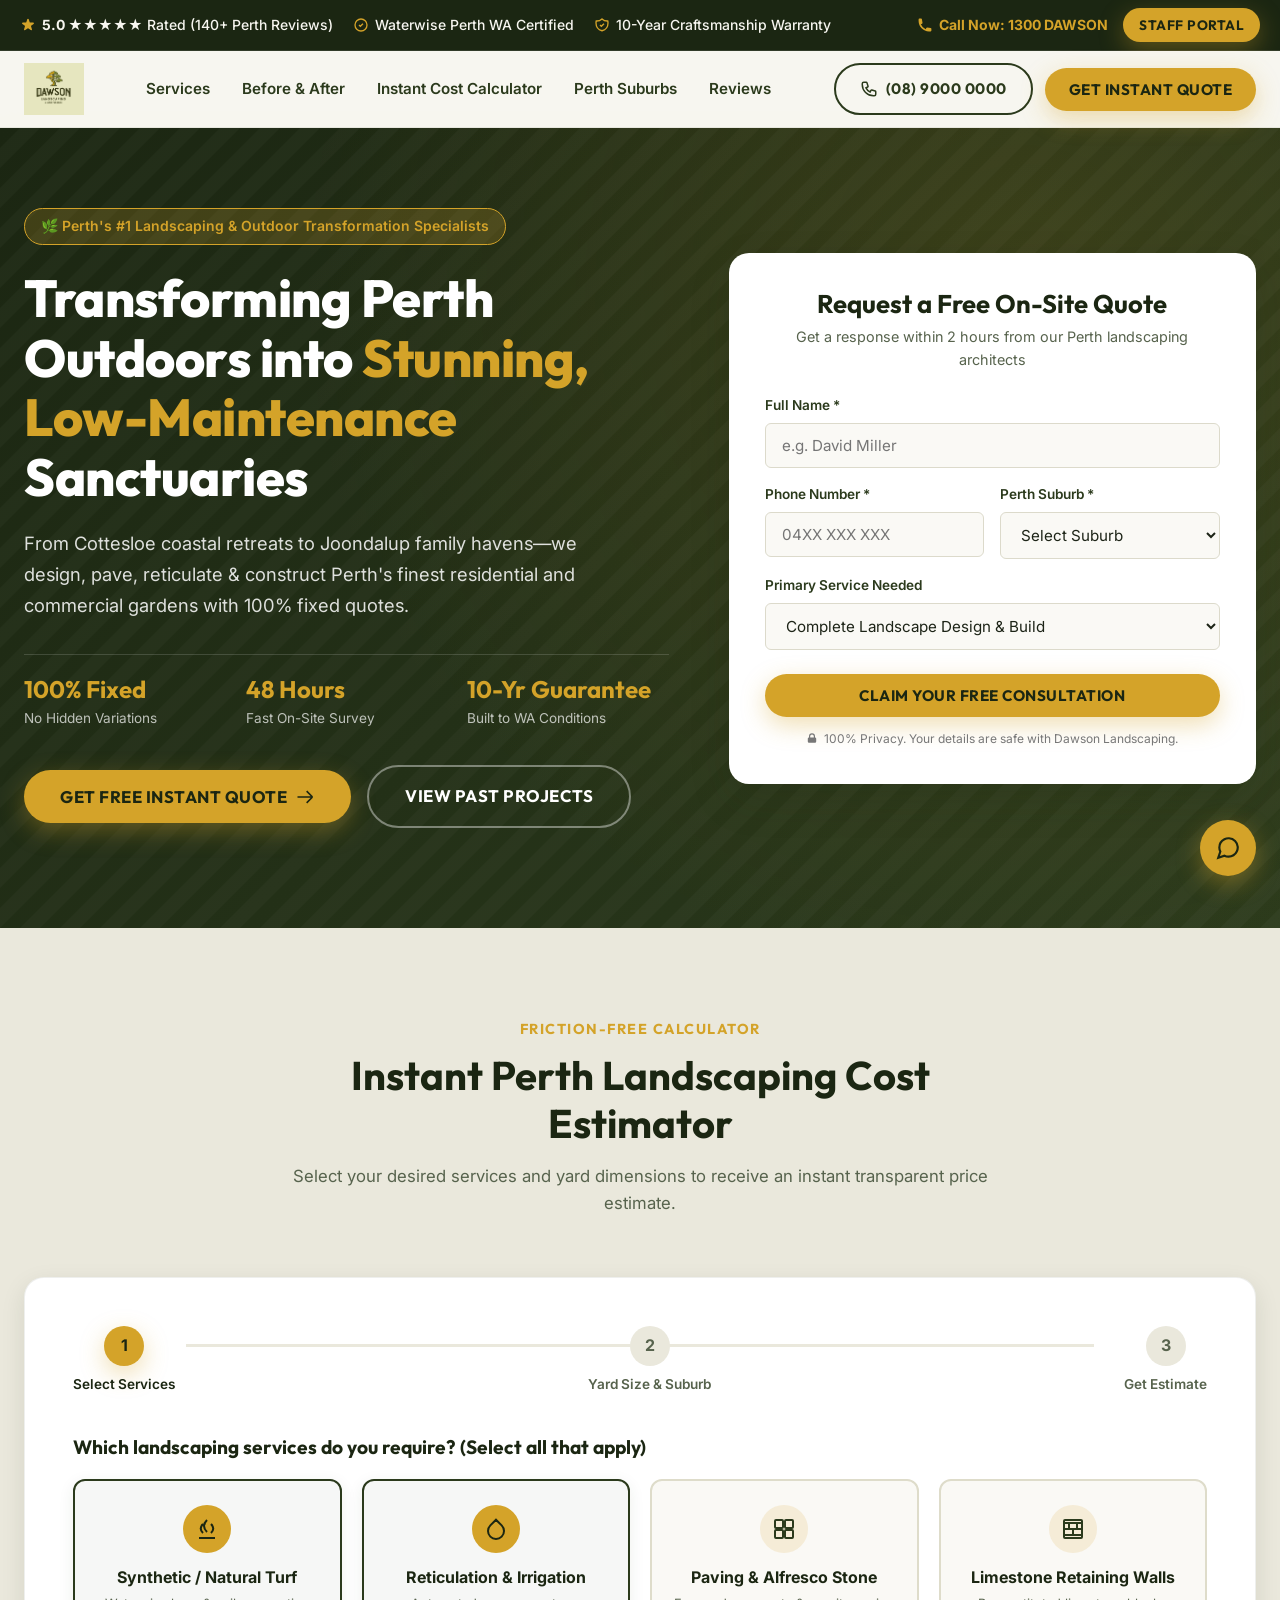
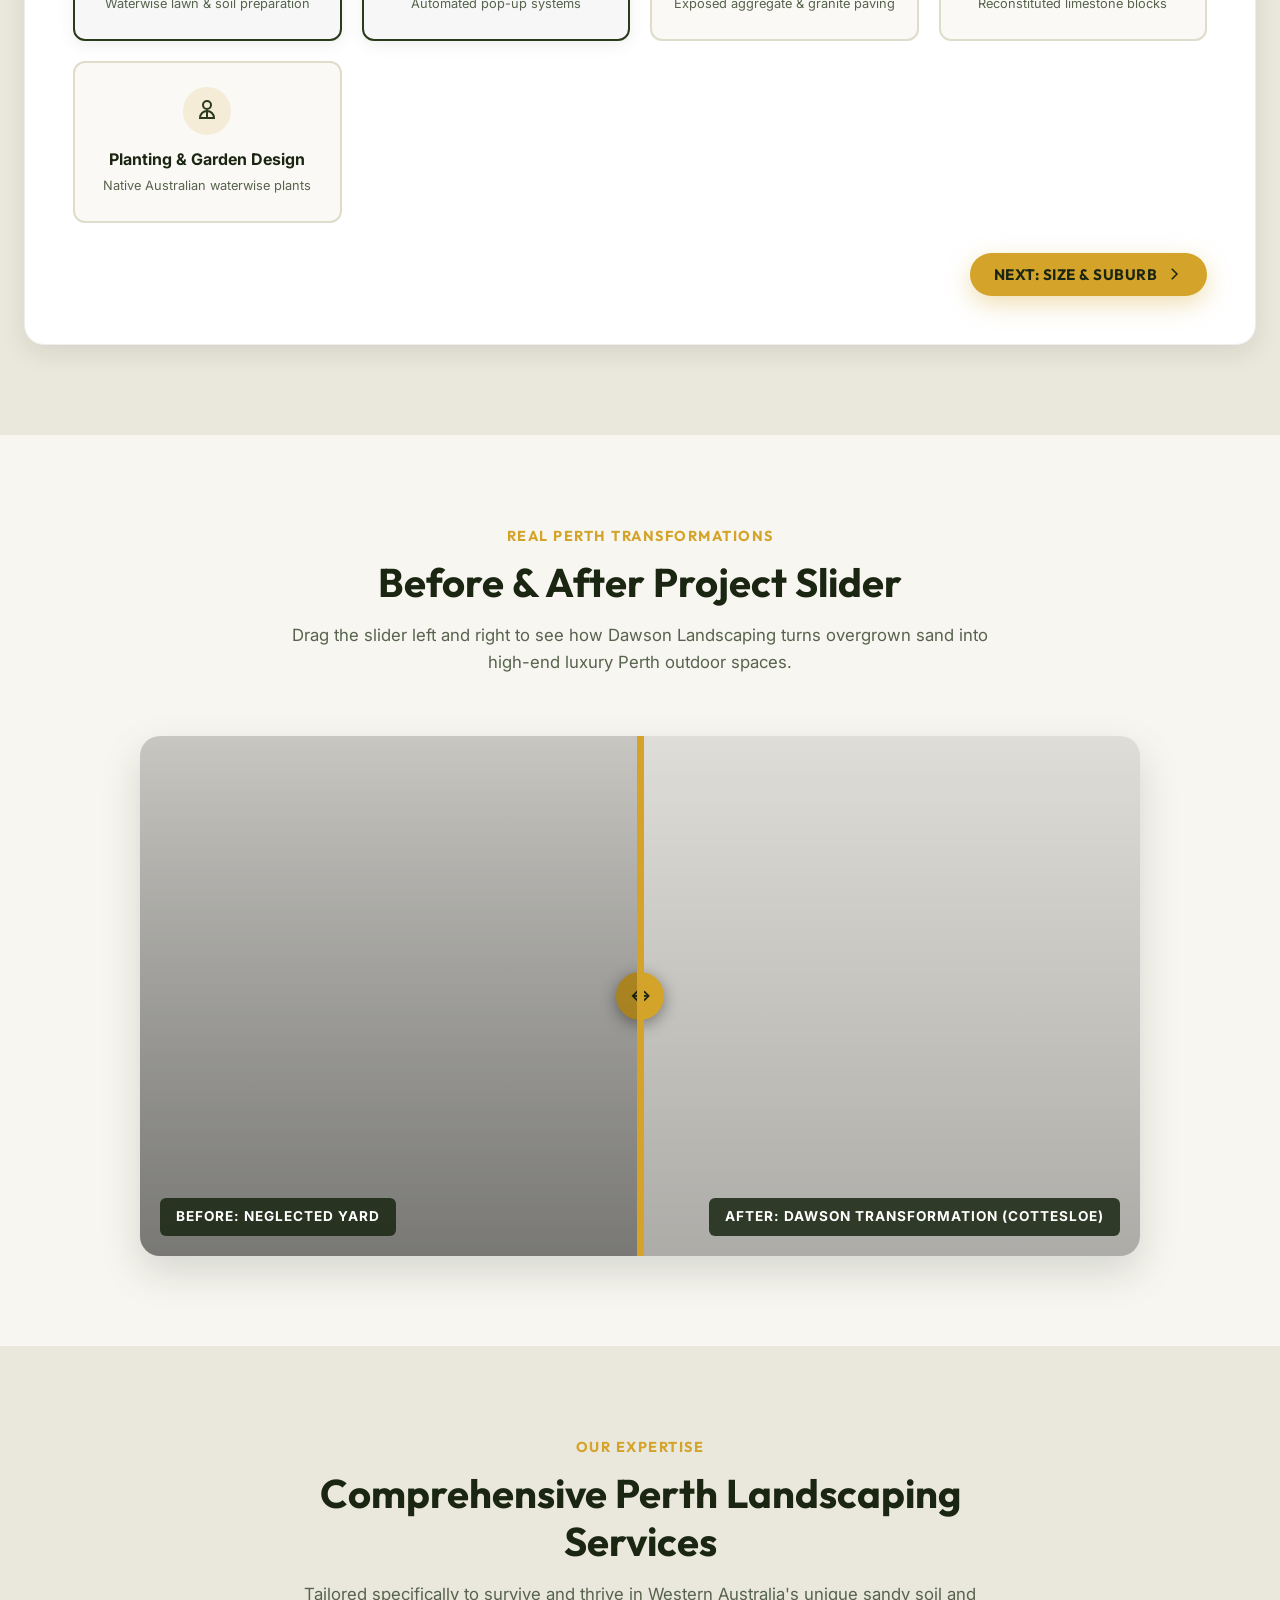
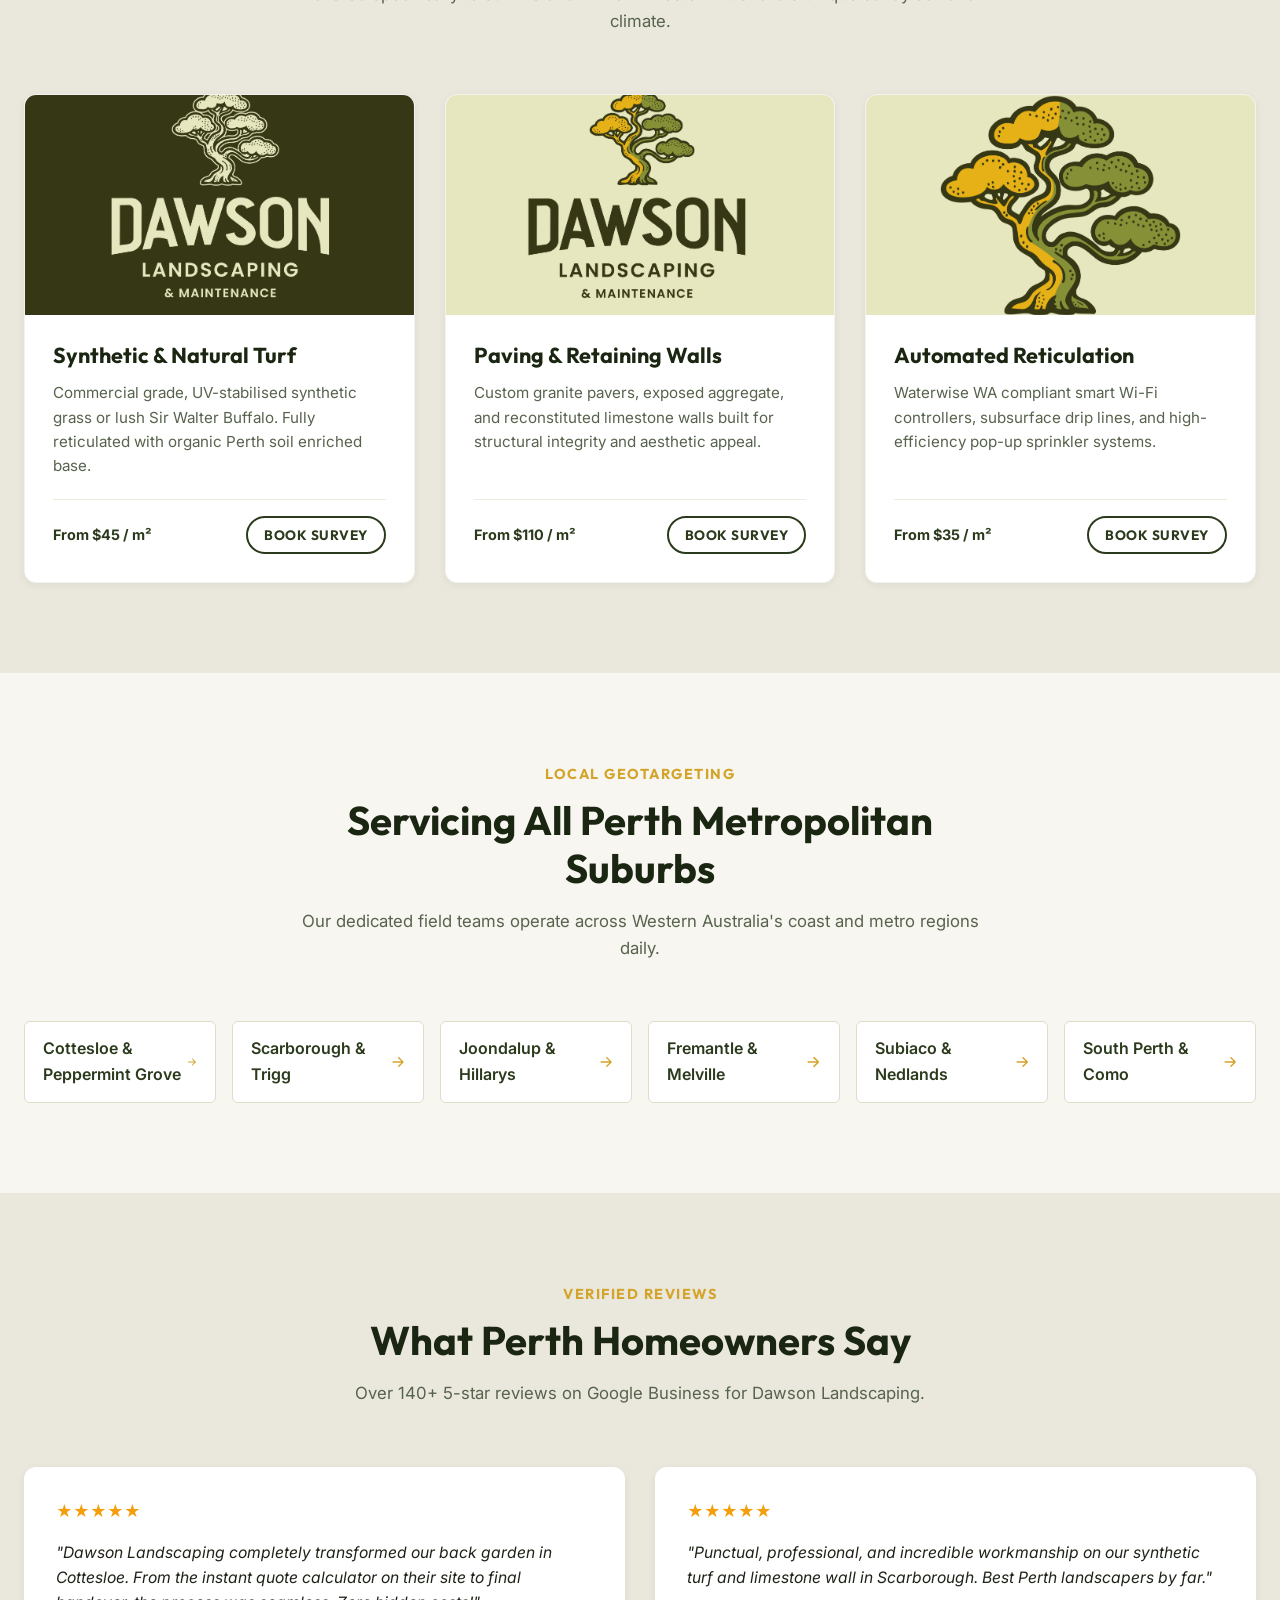
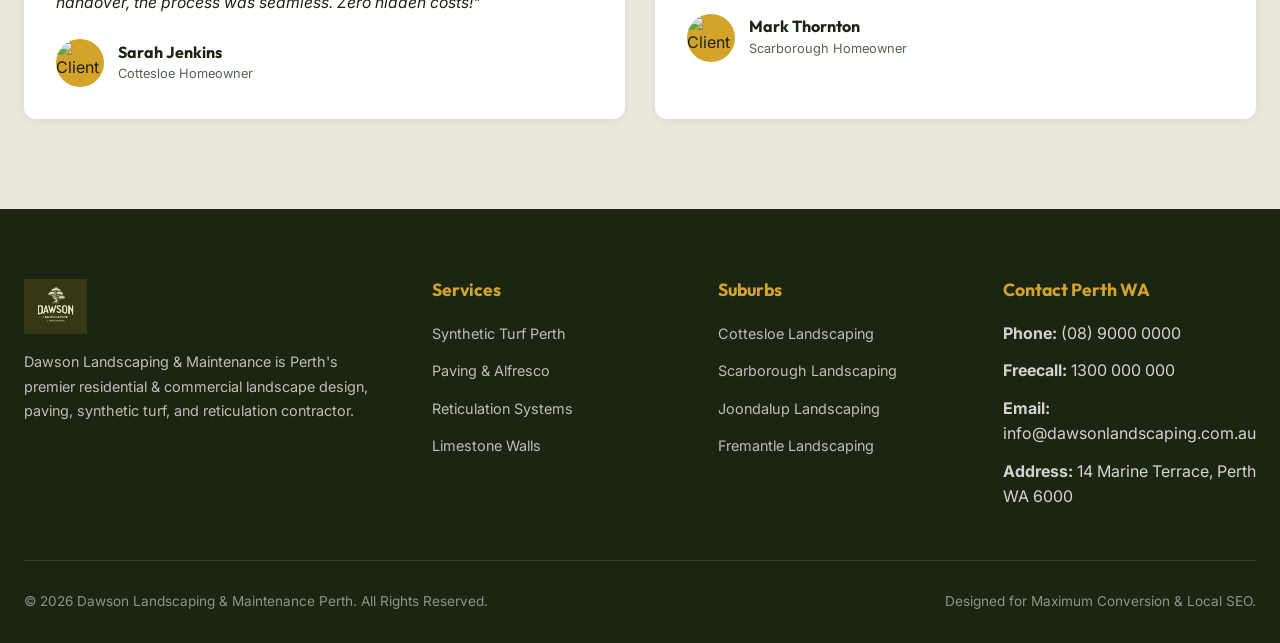
==== index.html @ f0dea522 "Initial commit of Lead Generation Web Application" ====
<!DOCTYPE html>
<html lang="en-AU">
<head>
  <meta charset="UTF-8">
  <meta name="viewport" content="width=device-width, initial-scale=1.0">
  <title>Dawson Landscaping Perth | Premier Residential & Commercial Landscapers WA</title>
  <meta name="description" content="Perth's top-rated landscaping & maintenance specialists. Synthetic turf, paving, reticulation, retaining walls & garden transformations. Get a free instant quote today!">
  <meta name="keywords" content="landscapers Perth, Perth landscaping, artificial turf Perth, paving Perth, reticulation Perth, garden design WA">

  <!-- Open Graph Tags for Social Sharing -->
  <meta property="og:title" content="Dawson Landscaping & Maintenance Perth">
  <meta property="og:description" content="Transforming Perth outdoor spaces into stunning, low-maintenance sanctuaries. Free instant quotes & 10-year craftsmanship warranty.">
  <meta property="og:type" content="website">
  <meta property="og:image" content="./jake logo-01.png">

  <!-- Local SEO JSON-LD Structured Data Schema for Perth WA -->
  <script type="application/ld+json">
  {
    "@context": "https://schema.org",
    "@type": "LandscapeService",
    "name": "Dawson Landscaping & Maintenance",
    "image": "https://dawsonlandscaping.com.au/jake logo-01.png",
    "@id": "https://dawsonlandscaping.com.au",
    "url": "https://dawsonlandscaping.com.au",
    "telephone": "+61893004821",
    "priceRange": "$$$",
    "address": {
      "@type": "PostalAddress",
      "streetAddress": "14 Marine Terrace",
      "addressLocality": "Perth",
      "addressRegion": "WA",
      "postalCode": "6000",
      "addressCountry": "AU"
    },
    "geo": {
      "@type": "GeoCoordinates",
      "latitude": -31.9505,
      "longitude": 115.8605
    },
    "openingHoursSpecification": {
      "@type": "OpeningHoursSpecification",
      "dayOfWeek": [
        "Monday", "Tuesday", "Wednesday", "Thursday", "Friday", "Saturday"
      ],
      "opens": "07:00",
      "closes": "17:30"
    },
    "aggregateRating": {
      "@type": "AggregateRating",
      "ratingValue": "4.9",
      "reviewCount": "148"
    },
    "areaServed": [
      "Perth", "Cottesloe", "Scarborough", "Joondalup", "Fremantle", "Subiaco", "South Perth", "Hillarys", "Nedlands"
    ]
  }
  </script>

  <!-- External Styles -->
  <link rel="stylesheet" href="styles.css">
</head>
<body>

  <!-- Top Conversion & Announcement Bar -->
  <div class="top-bar">
    <div class="top-bar-trust">
      <div class="trust-item">
        <svg width="16" height="16" fill="currentColor" viewBox="0 0 20 20"><path d="M9.049 2.927c.3-.921 1.603-.921 1.902 0l1.07 3.292a1 1 0 00.95.69h3.462c.969 0 1.371 1.24.588 1.81l-2.8 2.034a1 1 0 00-.364 1.118l1.07 3.292c.3.921-.755 1.688-1.54 1.118l-2.8-2.034a1 1 0 00-1.175 0l-2.8 2.034c-.784.57-1.838-.197-1.539-1.118l1.07-3.292a1 1 0 00-.364-1.118L2.98 8.72c-.783-.57-.38-1.81.588-1.81h3.461a1 1 0 00.951-.69l1.07-3.292z"/></svg>
        <span><strong>5.0 ★★★★★</strong> Rated (140+ Perth Reviews)</span>
      </div>
      <div class="trust-item">
        <svg width="16" height="16" fill="none" stroke="currentColor" stroke-width="2" viewBox="0 0 24 24"><path d="M9 12l2 2 4-4m6 2a9 9 0 11-18 0 9 9 0 0118 0z"/></svg>
        <span>Waterwise Perth WA Certified</span>
      </div>
      <div class="trust-item">
        <svg width="16" height="16" fill="none" stroke="currentColor" stroke-width="2" viewBox="0 0 24 24"><path d="M9 12l2 2 4-4m5.618-4.016A11.955 11.955 0 0112 2.944a11.955 11.955 0 01-8.618 3.04A12.02 12.02 0 003 9c0 5.591 3.824 10.29 9 11.622 5.176-1.332 9-6.03 9-11.622 0-1.042-.133-2.052-.382-3.016z"/></svg>
        <span>10-Year Craftsmanship Warranty</span>
      </div>
    </div>

    <div class="top-bar-cta">
      <a href="tel:1300000000" class="top-bar-phone" data-placement="topbar">
        <svg width="16" height="16" fill="currentColor" viewBox="0 0 20 20"><path d="M2 3a1 1 0 011-1h2.153a1 1 0 01.986.836l.74 4.435a1 1 0 01-.54 1.06l-1.548.773a11.037 11.037 0 006.105 6.105l.774-1.548a1 1 0 011.059-.54l4.435.74a1 1 0 01.836.986V17a1 1 0 01-1 1h-2C7.82 18 2 12.18 2 5V3z"/></svg>
        <span>Call Now: 1300 DAWSON</span>
      </a>
      <button class="btn btn-sm btn-primary" onclick="openModal('staffPortalModal')">Staff Portal</button>
    </div>
  </div>

  <!-- Header Navigation -->
  <header class="main-header">
    <div class="header-container">
      <a href="#" class="brand-logo">
        <img src="jake logo-02.png" alt="Dawson Landscaping & Maintenance Perth Logo">
      </a>

      <nav>
        <ul class="nav-menu">
          <li><a href="#services" class="nav-link">Services</a></li>
          <li><a href="#portfolio" class="nav-link">Before & After</a></li>
          <li><a href="#estimator" class="nav-link">Instant Cost Calculator</a></li>
          <li><a href="#suburbs" class="nav-link">Perth Suburbs</a></li>
          <li><a href="#testimonials" class="nav-link">Reviews</a></li>
        </ul>
      </nav>

      <div class="header-actions">
        <a href="tel:0890000000" class="btn btn-outline" data-placement="header_call">
          <svg width="18" height="18" fill="none" stroke="currentColor" stroke-width="2" viewBox="0 0 24 24"><path d="M3 5a2 2 0 012-2h3.28a1 1 0 01.948.684l1.498 4.493a1 1 0 01-.502 1.21l-2.257 1.13a11.042 11.042 0 005.516 5.516l1.13-2.257a1 1 0 011.21-.502l4.493 1.498a1 1 0 01.684.949V19a2 2 0 01-2 2h-1C9.716 21 3 14.284 3 6V5z"/></svg>
          (08) 9000 0000
        </a>
        <button class="btn btn-primary" onclick="openModal('quoteModal')">Get Instant Quote</button>
      </div>
    </div>
  </header>

  <!-- Hero Section with Direct Lead Capture Form -->
  <section class="hero-section">
    <div class="hero-overlay"></div>
    <div class="hero-container">
      <div class="hero-content">
        <div class="hero-badge">
          <span>🌿 Perth's #1 Landscaping & Outdoor Transformation Specialists</span>
        </div>
        <h1 class="hero-title">
          Transforming Perth Outdoors into <span>Stunning, Low-Maintenance</span> Sanctuaries
        </h1>
        <p class="hero-description">
          From Cottesloe coastal retreats to Joondalup family havens—we design, pave, reticulate & construct Perth's finest residential and commercial gardens with 100% fixed quotes.
        </p>

        <div class="hero-highlights">
          <div class="highlight-box">
            <h4>100% Fixed</h4>
            <p>No Hidden Variations</p>
          </div>
          <div class="highlight-box">
            <h4>48 Hours</h4>
            <p>Fast On-Site Survey</p>
          </div>
          <div class="highlight-box">
            <h4>10-Yr Guarantee</h4>
            <p>Built to WA Conditions</p>
          </div>
        </div>

        <div style="display: flex; gap: 16px; align-items: center;">
          <button class="btn btn-lg btn-primary" onclick="openModal('quoteModal')">
            Get Free Instant Quote
            <svg width="20" height="20" fill="none" stroke="currentColor" stroke-width="2" viewBox="0 0 24 24"><path d="M14 5l7 7m0 0l-7 7m7-7H3"/></svg>
          </button>
          <a href="#portfolio" class="btn btn-lg btn-outline" style="color: white; border-color: rgba(255,255,255,0.4);">View Past Projects</a>
        </div>
      </div>

      <!-- Hero Lead Capture Card -->
      <div class="hero-form-card">
        <div class="hero-form-header">
          <h3>Request a Free On-Site Quote</h3>
          <p>Get a response within 2 hours from our Perth landscaping architects</p>
        </div>

        <form id="heroQuickForm">
          <div class="form-group">
            <label class="form-label">Full Name *</label>
            <input type="text" id="heroName" class="form-input" placeholder="e.g. David Miller" required>
          </div>

          <div class="form-row">
            <div class="form-group">
              <label class="form-label">Phone Number *</label>
              <input type="tel" id="heroPhone" class="form-input" placeholder="04XX XXX XXX" required>
            </div>

            <div class="form-group">
              <label class="form-label">Perth Suburb *</label>
              <select id="heroSuburb" class="form-select" required>
                <option value="">Select Suburb</option>
                <option value="Cottesloe">Cottesloe / Peppermint Grove</option>
                <option value="Scarborough">Scarborough / Trigg</option>
                <option value="Joondalup">Joondalup / Hillarys</option>
                <option value="Fremantle">Fremantle / Melville</option>
                <option value="Subiaco">Subiaco / Nedlands</option>
                <option value="South Perth">South Perth / Como</option>
                <option value="Other Perth WA">Other Perth Suburb</option>
              </select>
            </div>
          </div>

          <div class="form-group">
            <label class="form-label">Primary Service Needed</label>
            <select id="heroService" class="form-select">
              <option value="Full Landscape Design">Complete Landscape Design & Build</option>
              <option value="Synthetic Turf">Artificial / Synthetic Turf Installation</option>
              <option value="Paving & Retaining">Paving, Alfresco & Retaining Walls</option>
              <option value="Reticulation">Automatic Reticulation & Irrigation</option>
              <option value="Commercial Maintenance">Commercial Grounds Maintenance</option>
            </select>
          </div>

          <button type="submit" class="btn btn-primary" style="width: 100%; margin-top: 8px;">
            Claim Your Free Consultation
          </button>
          
          <div style="font-size: 0.75rem; text-align: center; color: #777; margin-top: 12px; display: flex; align-items: center; justify-content: center; gap: 6px;">
            <svg width="12" height="12" fill="currentColor" viewBox="0 0 20 20"><path fill-rule="evenodd" d="M5 9V7a5 5 0 0110 0v2a2 2 0 012 2v5a2 2 0 01-2 2H5a2 2 0 01-2-2v-5a2 2 0 012-2zm8-2v2H7V7a3 3 0 016 0z" clip-rule="evenodd"/></svg>
            100% Privacy. Your details are safe with Dawson Landscaping.
          </div>
        </form>
      </div>
    </div>
  </section>

  <!-- Interactive Instant Cost Estimator Wizard Section -->
  <section id="estimator" class="section section-alt">
    <div class="container">
      <div class="section-header">
        <span class="section-subtitle">Friction-Free Calculator</span>
        <h2 class="section-title">Instant Perth Landscaping Cost Estimator</h2>
        <p class="section-desc">Select your desired services and yard dimensions to receive an instant transparent price estimate.</p>
      </div>

      <div class="estimator-card">
        <div class="step-indicator">
          <div class="step-item active" id="stepIndicator1">
            <div class="step-number">1</div>
            <span class="step-title">Select Services</span>
          </div>
          <div class="step-item" id="stepIndicator2">
            <div class="step-number">2</div>
            <span class="step-title">Yard Size & Suburb</span>
          </div>
          <div class="step-item" id="stepIndicator3">
            <div class="step-number">3</div>
            <span class="step-title">Get Estimate</span>
          </div>
        </div>

        <!-- Wizard Step 1: Services -->
        <div id="wizardStep1" class="wizard-step-content">
          <h4 style="margin-bottom: 20px; font-size: 1.2rem;">Which landscaping services do you require? (Select all that apply)</h4>
          <div class="service-options-grid">
            <div class="option-card selected" data-service="turf">
              <div class="option-icon">
                <svg width="24" height="24" fill="none" stroke="currentColor" stroke-width="2" viewBox="0 0 24 24"><path d="M12 3c-4 4-4 8 0 12m-4-8c-3 3-3 6 0 9m8-9c3 3 3 6 0 9M4 21h16"/></svg>
              </div>
              <div class="option-name">Synthetic / Natural Turf</div>
              <div class="option-desc">Waterwise lawn & soil preparation</div>
            </div>

            <div class="option-card selected" data-service="reticulation">
              <div class="option-icon">
                <svg width="24" height="24" fill="none" stroke="currentColor" stroke-width="2" viewBox="0 0 24 24"><path d="M12 2.69l5.66 5.66a8 8 0 11-11.31 0z"/></svg>
              </div>
              <div class="option-name">Reticulation & Irrigation</div>
              <div class="option-desc">Automated pop-up systems</div>
            </div>

            <div class="option-card" data-service="paving">
              <div class="option-icon">
                <svg width="24" height="24" fill="none" stroke="currentColor" stroke-width="2" viewBox="0 0 24 24"><rect x="3" y="3" width="8" height="8" rx="1"/><rect x="13" y="3" width="8" height="8" rx="1"/><rect x="3" y="13" width="8" height="8" rx="1"/><rect x="13" y="13" width="8" height="8" rx="1"/></svg>
              </div>
              <div class="option-name">Paving & Alfresco Stone</div>
              <div class="option-desc">Exposed aggregate & granite paving</div>
            </div>

            <div class="option-card" data-service="retaining">
              <div class="option-icon">
                <svg width="24" height="24" fill="none" stroke="currentColor" stroke-width="2" viewBox="0 0 24 24"><path d="M3 6h18M3 12h18M3 18h18M8 6v6M16 6v6M12 12v6M4 3h16a1 1 0 011 1v16a1 1 0 01-1 1H4a1 1 0 01-1-1V4a1 1 0 011-1z"/></svg>
              </div>
              <div class="option-name">Limestone Retaining Walls</div>
              <div class="option-desc">Reconstituted limestone blocks</div>
            </div>

            <div class="option-card" data-service="plants">
              <div class="option-icon">
                <svg width="24" height="24" fill="none" stroke="currentColor" stroke-width="2" viewBox="0 0 24 24"><path d="M12 10a4 4 0 100-8 4 4 0 000 8zm-7 9a7 7 0 0114 0H5zm7-9v9"/></svg>
              </div>
              <div class="option-name">Planting & Garden Design</div>
              <div class="option-desc">Native Australian waterwise plants</div>
            </div>
          </div>

          <div style="text-align: right; margin-top: 30px;">
            <button class="btn btn-primary" onclick="goToWizardStep(2)">
              Next: Size & Suburb
              <svg width="18" height="18" fill="none" stroke="currentColor" stroke-width="2" viewBox="0 0 24 24"><path d="M9 5l7 7-7 7"/></svg>
            </button>
          </div>
        </div>

        <!-- Wizard Step 2: Yard Size & Suburb -->
        <div id="wizardStep2" class="wizard-step-content" style="display: none;">
          <h4 style="margin-bottom: 20px; font-size: 1.2rem;">What is the approximate size of your outdoor area?</h4>
          
          <div class="range-container">
            <div class="range-val" id="yardValue">120 m²</div>
            <input type="range" id="yardRange" class="range-slider" min="30" max="500" value="120" step="10">
            <div style="display: flex; justify-content: space-between; font-size: 0.85rem; color: #777; margin-top: 8px;">
              <span>Small Courtyard (30 m²)</span>
              <span>Average Perth Yard (150 m²)</span>
              <span>Large Estate (500+ m²)</span>
            </div>
          </div>

          <div style="background: #faf9f5; border: 1.5px dashed var(--color-accent); padding: 24px; border-radius: 12px; text-align: center; margin: 30px 0;">
            <div style="font-size: 0.9rem; text-transform: uppercase; letter-spacing: 1px; color: var(--color-text-muted); font-weight: 700;">Estimated Price Range:</div>
            <div id="estimatedCostDisplay" style="font-size: 2.5rem; font-weight: 800; color: var(--color-primary-dark); font-family: var(--font-heading); margin: 6px 0;">
              $6,500 - $9,200 AUD
            </div>
            <div style="font-size: 0.85rem; color: var(--color-text-muted);">Includes materials, soil prep, labor & 10-year warranty</div>
          </div>

          <div style="display: flex; justify-content: space-between; margin-top: 30px;">
            <button class="btn btn-outline" onclick="goToWizardStep(1)">Back</button>
            <button class="btn btn-primary" onclick="goToWizardStep(3)">
              Lock In This Quote
              <svg width="18" height="18" fill="none" stroke="currentColor" stroke-width="2" viewBox="0 0 24 24"><path d="M9 5l7 7-7 7"/></svg>
            </button>
          </div>
        </div>

        <!-- Wizard Step 3: Contact & Suburb Confirmation -->
        <div id="wizardStep3" class="wizard-step-content" style="display: none;">
          <h4 style="margin-bottom: 10px; font-size: 1.2rem;">Where should we send your official detailed proposal?</h4>
          <p style="font-size: 0.9rem; color: var(--color-text-muted); margin-bottom: 24px;">Enter your details below to schedule an optional 15-minute on-site measurement with our Perth landscape architect.</p>

          <form id="wizardQuoteForm">
            <div class="form-row">
              <div class="form-group">
                <label class="form-label">Full Name *</label>
                <input type="text" id="wizName" class="form-input" placeholder="e.g. Jason Clarke" required>
              </div>

              <div class="form-group">
                <label class="form-label">Mobile Phone *</label>
                <input type="tel" id="wizPhone" class="form-input" placeholder="04XX XXX XXX" required>
              </div>
            </div>

            <div class="form-row">
              <div class="form-group">
                <label class="form-label">Email Address *</label>
                <input type="email" id="wizEmail" class="form-input" placeholder="jason@example.com" required>
              </div>

              <div class="form-group">
                <label class="form-label">Perth Suburb *</label>
                <input type="text" id="wizSuburb" class="form-input" placeholder="e.g. Cottesloe, Scarborough" required>
              </div>
            </div>

            <div style="display: flex; justify-content: space-between; align-items: center; margin-top: 24px;">
              <button type="button" class="btn btn-outline" onclick="goToWizardStep(2)">Back</button>
              <button type="submit" class="btn btn-primary btn-lg">
                Submit & Request Site Survey
              </button>
            </div>
          </form>
        </div>
      </div>
    </div>
  </section>

  <!-- Interactive Before and After Gallery -->
  <section id="portfolio" class="section">
    <div class="container">
      <div class="section-header">
        <span class="section-subtitle">Real Perth Transformations</span>
        <h2 class="section-title">Before & After Project Slider</h2>
        <p class="section-desc">Drag the slider left and right to see how Dawson Landscaping turns overgrown sand into high-end luxury Perth outdoor spaces.</p>
      </div>

      <div class="before-after-wrapper" id="beforeAfterSlider">
        <div class="after-image"></div>
        <div class="before-image"></div>
        <div class="slider-handle"></div>
        <div class="slider-button">↔</div>
        <div class="image-label label-before">Before: Neglected Yard</div>
        <div class="image-label label-after">After: Dawson Transformation (Cottesloe)</div>
      </div>
    </div>
  </section>

  <!-- Service Breakdowns -->
  <section id="services" class="section section-alt">
    <div class="container">
      <div class="section-header">
        <span class="section-subtitle">Our Expertise</span>
        <h2 class="section-title">Comprehensive Perth Landscaping Services</h2>
        <p class="section-desc">Tailored specifically to survive and thrive in Western Australia's unique sandy soil and climate.</p>
      </div>

      <div class="services-grid">
        <div class="service-card">
          <img src="https://images.unsplash.com/photo-1558904541-efa843a96f01?auto=format&fit=crop&w=800&q=80" alt="Synthetic Turf Installation Perth" class="service-img" onerror="this.onerror=null; this.src='jake logo-01.png';">
          <div class="service-body">
            <h3 class="service-title">Synthetic & Natural Turf</h3>
            <p class="service-text">Commercial grade, UV-stabilised synthetic grass or lush Sir Walter Buffalo. Fully reticulated with organic Perth soil enriched base.</p>
            <div class="service-footer">
              <span class="service-price">From $45 / m²</span>
              <button class="btn btn-sm btn-outline" onclick="openModal('quoteModal')">Book Survey</button>
            </div>
          </div>
        </div>

        <div class="service-card">
          <img src="https://images.unsplash.com/photo-1590059306004-758d144e8b4e?auto=format&fit=crop&w=800&q=80" alt="Paving and Retaining Walls Perth" class="service-img" onerror="this.onerror=null; this.src='jake logo-02.png';">
          <div class="service-body">
            <h3 class="service-title">Paving & Retaining Walls</h3>
            <p class="service-text">Custom granite pavers, exposed aggregate, and reconstituted limestone walls built for structural integrity and aesthetic appeal.</p>
            <div class="service-footer">
              <span class="service-price">From $110 / m²</span>
              <button class="btn btn-sm btn-outline" onclick="openModal('quoteModal')">Book Survey</button>
            </div>
          </div>
        </div>

        <div class="service-card">
          <img src="https://images.unsplash.com/photo-1585320806297-9794b3e4eeae?auto=format&fit=crop&w=800&q=80" alt="Reticulation and Irrigation Perth" class="service-img" onerror="this.onerror=null; this.src='jake logo-03.png';">
          <div class="service-body">
            <h3 class="service-title">Automated Reticulation</h3>
            <p class="service-text">Waterwise WA compliant smart Wi-Fi controllers, subsurface drip lines, and high-efficiency pop-up sprinkler systems.</p>
            <div class="service-footer">
              <span class="service-price">From $35 / m²</span>
              <button class="btn btn-sm btn-outline" onclick="openModal('quoteModal')">Book Survey</button>
            </div>
          </div>
        </div>
      </div>
    </div>
  </section>

  <!-- Perth Suburbs Coverage & Local SEO -->
  <section id="suburbs" class="section">
    <div class="container">
      <div class="section-header">
        <span class="section-subtitle">Local Geotargeting</span>
        <h2 class="section-title">Servicing All Perth Metropolitan Suburbs</h2>
        <p class="section-desc">Our dedicated field teams operate across Western Australia's coast and metro regions daily.</p>
      </div>

      <div class="suburbs-grid">
        <div class="suburb-badge"><span>Cottesloe & Peppermint Grove</span> <svg width="16" height="16" fill="currentColor" viewBox="0 0 20 20"><path d="M10.293 3.293a1 1 0 011.414 0l6 6a1 1 0 010 1.414l-6 6a1 1 0 01-1.414-1.414L14.586 11H3a1 1 0 110-2h11.586l-4.293-4.293a1 1 0 010-1.414z"/></svg></div>
        <div class="suburb-badge"><span>Scarborough & Trigg</span> <svg width="16" height="16" fill="currentColor" viewBox="0 0 20 20"><path d="M10.293 3.293a1 1 0 011.414 0l6 6a1 1 0 010 1.414l-6 6a1 1 0 01-1.414-1.414L14.586 11H3a1 1 0 110-2h11.586l-4.293-4.293a1 1 0 010-1.414z"/></svg></div>
        <div class="suburb-badge"><span>Joondalup & Hillarys</span> <svg width="16" height="16" fill="currentColor" viewBox="0 0 20 20"><path d="M10.293 3.293a1 1 0 011.414 0l6 6a1 1 0 010 1.414l-6 6a1 1 0 01-1.414-1.414L14.586 11H3a1 1 0 110-2h11.586l-4.293-4.293a1 1 0 010-1.414z"/></svg></div>
        <div class="suburb-badge"><span>Fremantle & Melville</span> <svg width="16" height="16" fill="currentColor" viewBox="0 0 20 20"><path d="M10.293 3.293a1 1 0 011.414 0l6 6a1 1 0 010 1.414l-6 6a1 1 0 01-1.414-1.414L14.586 11H3a1 1 0 110-2h11.586l-4.293-4.293a1 1 0 010-1.414z"/></svg></div>
        <div class="suburb-badge"><span>Subiaco & Nedlands</span> <svg width="16" height="16" fill="currentColor" viewBox="0 0 20 20"><path d="M10.293 3.293a1 1 0 011.414 0l6 6a1 1 0 010 1.414l-6 6a1 1 0 01-1.414-1.414L14.586 11H3a1 1 0 110-2h11.586l-4.293-4.293a1 1 0 010-1.414z"/></svg></div>
        <div class="suburb-badge"><span>South Perth & Como</span> <svg width="16" height="16" fill="currentColor" viewBox="0 0 20 20"><path d="M10.293 3.293a1 1 0 011.414 0l6 6a1 1 0 010 1.414l-6 6a1 1 0 01-1.414-1.414L14.586 11H3a1 1 0 110-2h11.586l-4.293-4.293a1 1 0 010-1.414z"/></svg></div>
      </div>
    </div>
  </section>

  <!-- Client Testimonials -->
  <section id="testimonials" class="section section-alt">
    <div class="container">
      <div class="section-header">
        <span class="section-subtitle">Verified Reviews</span>
        <h2 class="section-title">What Perth Homeowners Say</h2>
        <p class="section-desc">Over 140+ 5-star reviews on Google Business for Dawson Landscaping.</p>
      </div>

      <div class="testimonials-grid">
        <div class="testimonial-card">
          <div class="stars">★★★★★</div>
          <p class="testimonial-text">"Dawson Landscaping completely transformed our back garden in Cottesloe. From the instant quote calculator on their site to final handover, the process was seamless. Zero hidden costs!"</p>
          <div class="client-info">
            <img src="https://images.unsplash.com/photo-1534528741775-53994a69daeb?auto=format&fit=crop&w=120&q=80" class="client-avatar" alt="Client Sarah J. Cottesloe">
            <div class="client-details">
              <h5>Sarah Jenkins</h5>
              <p>Cottesloe Homeowner</p>
            </div>
          </div>
        </div>

        <div class="testimonial-card">
          <div class="stars">★★★★★</div>
          <p class="testimonial-text">"Punctual, professional, and incredible workmanship on our synthetic turf and limestone wall in Scarborough. Best Perth landscapers by far."</p>
          <div class="client-info">
            <img src="https://images.unsplash.com/photo-1507003211169-0a1dd7228f2d?auto=format&fit=crop&w=120&q=80" class="client-avatar" alt="Client Mark T. Scarborough">
            <div class="client-details">
              <h5>Mark Thornton</h5>
              <p>Scarborough Homeowner</p>
            </div>
          </div>
        </div>
      </div>
    </div>
  </section>

  <!-- Footer -->
  <footer class="footer">
    <div class="footer-container">
      <div class="footer-about">
        <img src="jake logo-01.png" alt="Dawson Landscaping Logo White" style="height: 55px; width: auto;">
        <p>Dawson Landscaping & Maintenance is Perth's premier residential & commercial landscape design, paving, synthetic turf, and reticulation contractor.</p>
      </div>

      <div class="footer-col">
        <h4>Services</h4>
        <ul class="footer-links">
          <li><a href="#services">Synthetic Turf Perth</a></li>
          <li><a href="#services">Paving & Alfresco</a></li>
          <li><a href="#services">Reticulation Systems</a></li>
          <li><a href="#services">Limestone Walls</a></li>
        </ul>
      </div>

      <div class="footer-col">
        <h4>Suburbs</h4>
        <ul class="footer-links">
          <li><a href="#suburbs">Cottesloe Landscaping</a></li>
          <li><a href="#suburbs">Scarborough Landscaping</a></li>
          <li><a href="#suburbs">Joondalup Landscaping</a></li>
          <li><a href="#suburbs">Fremantle Landscaping</a></li>
        </ul>
      </div>

      <div class="footer-col">
        <h4>Contact Perth WA</h4>
        <ul class="footer-links">
          <li><strong>Phone:</strong> (08) 9000 0000</li>
          <li><strong>Freecall:</strong> 1300 000 000</li>
          <li><strong>Email:</strong> info@dawsonlandscaping.com.au</li>
          <li><strong>Address:</strong> 14 Marine Terrace, Perth WA 6000</li>
        </ul>
      </div>
    </div>

    <div class="footer-bottom">
      <div>&copy; 2026 Dawson Landscaping & Maintenance Perth. All Rights Reserved.</div>
      <div>Designed for Maximum Conversion & Local SEO.</div>
    </div>
  </footer>

  <!-- Mobile Bottom Call Bar -->
  <div class="mobile-call-bar">
    <div class="mobile-bar-container">
      <a href="tel:1300000000" class="btn btn-primary mobile-bar-btn" data-placement="mobile_bar">
        📞 Call 1300 DAWSON
      </a>
      <button class="btn btn-secondary mobile-bar-btn" onclick="openModal('quoteModal')">
        ⚡ Free Quote
      </button>
    </div>
  </div>

  <!-- Professional Floating Live Chat Widget -->
  <div class="chat-widget-btn" onclick="toggleLiveChat()" title="Chat with Perth Landscaping Specialist">
    <svg width="26" height="26" fill="none" stroke="currentColor" stroke-width="2" viewBox="0 0 24 24">
      <path d="M21 11.5a8.38 8.38 0 01-.9 3.8 8.5 8.5 0 01-7.6 4.7 8.38 8.38 0 01-3.8-.9L3 21l1.9-5.7a8.38 8.38 0 01-.9-3.8 8.5 8.5 0 014.7-7.6 8.38 8.38 0 013.8-.9h.5a8.48 8.48 0 018 8v.5z"/>
    </svg>
  </div>

  <!-- Modal 1: Quick Quote Modal -->
  <div class="modal-overlay" id="quoteModal">
    <div class="modal-card">
      <button class="modal-close" onclick="closeModal('quoteModal')">&times;</button>
      <h3 style="font-size: 1.8rem; margin-bottom: 8px; color: var(--color-primary-dark);">Schedule Your Free Perth Site Survey</h3>
      <p style="color: var(--color-text-muted); margin-bottom: 24px;">Our team will visit your property, measure the area, and provide a 100% fixed guaranteed proposal.</p>
      
      <form id="modalQuoteForm" onsubmit="event.preventDefault(); alert('Quote Request Received!'); closeModal('quoteModal');">
        <div class="form-row">
          <div class="form-group">
            <label class="form-label">Your Name</label>
            <input type="text" class="form-input" required>
          </div>
          <div class="form-group">
            <label class="form-label">Phone Number</label>
            <input type="tel" class="form-input" required>
          </div>
        </div>
        <div class="form-group">
          <label class="form-label">Project Suburb in Perth</label>
          <input type="text" class="form-input" placeholder="e.g. Nedlands, Cottesloe" required>
        </div>
        <button type="submit" class="btn btn-primary btn-lg" style="width: 100%; margin-top: 16px;">
          Submit Survey Request
        </button>
      </form>
    </div>
  </div>

  <!-- Modal 2: Staff CMS & Lead Management Portal -->
  <div class="modal-overlay" id="staffPortalModal">
    <div class="modal-card" style="max-width: 1100px;">
      <button class="modal-close" onclick="closeModal('staffPortalModal')">&times;</button>
      <div style="display: flex; justify-content: space-between; align-items: center; margin-bottom: 20px;">
        <h3 style="font-size: 1.8rem; color: var(--color-primary-dark);">Staff Lead & CMS Dashboard</h3>
        <button class="btn btn-sm btn-primary" onclick="exportLeadsCSV()">📥 Export Leads (CSV)</button>
      </div>

      <div class="admin-tabs">
        <div class="admin-tab active" onclick="switchAdminTab('leads')">Incoming Qualified Leads</div>
        <div class="admin-tab" onclick="switchAdminTab('services')">Service Pricing & Rates</div>
        <div class="admin-tab" onclick="switchAdminTab('training')">Staff Training & Loom Video Guide</div>
      </div>

      <div id="adminTab_leads" class="admin-tab-content">
        <p style="font-size: 0.9rem; color: #666; margin-bottom: 12px;">Real-time leads submitted via the Perth Instant Cost Estimator and Hero Forms.</p>
        <table class="leads-table">
          <thead>
            <tr>
              <th>ID</th>
              <th>Name</th>
              <th>Suburb</th>
              <th>Phone</th>
              <th>Services</th>
              <th>Est. Budget</th>
              <th>Date</th>
              <th>Status</th>
            </tr>
          </thead>
          <tbody id="staffLeadsTableBody">
            <!-- Populated dynamically by app.js -->
          </tbody>
        </table>
      </div>

      <div id="adminTab_services" class="admin-tab-content" style="display: none;">
        <h4>Update Calculator Rates ($/m²)</h4>
        <div class="form-row" style="margin-top: 16px;">
          <div class="form-group">
            <label class="form-label">Synthetic Turf ($/m²)</label>
            <input type="number" class="form-input" value="45">
          </div>
          <div class="form-group">
            <label class="form-label">Paving & Stone ($/m²)</label>
            <input type="number" class="form-input" value="110">
          </div>
          <div class="form-group">
            <label class="form-label">Reticulation ($/m²)</label>
            <input type="number" class="form-input" value="35">
          </div>
        </div>
        <button class="btn btn-secondary btn-sm" onclick="alert('Rates Updated Successfully!')">Save Rate Changes</button>
      </div>

      <div id="adminTab_training" class="admin-tab-content" style="display: none;">
        <h4>📹 Staff Loom Onboarding Video & Documentation</h4>
        <div style="background: #faf9f5; border: 1px solid #dedcca; padding: 20px; border-radius: 8px; margin-top: 16px;">
          <p><strong>1. Managing Leads:</strong> Check this portal daily. Use the "Export Leads (CSV)" button to import lead contacts directly into your CRM or phone system.</p>
          <p style="margin-top: 10px;"><strong>2. Updating Pricing:</strong> Modify per m² pricing under "Service Pricing" whenever material supplier costs change in Perth.</p>
          <p style="margin-top: 10px;"><strong>3. GA4 Monitoring:</strong> Verify conversion events by opening Google Analytics 4 under <em>Reports > Conversions > lead_form_submitted</em>.</p>
        </div>
      </div>
    </div>
  </div>

  <!-- Modal 3: Live Chat Modal -->
  <div class="modal-overlay" id="liveChatModal">
    <div class="modal-card" style="max-width: 400px; padding: 24px;">
      <button class="modal-close" onclick="toggleLiveChat()">&times;</button>
      <div style="display: flex; align-items: center; gap: 12px; margin-bottom: 16px; border-bottom: 1px solid #edeade; padding-bottom: 12px;">
        <div style="width: 40px; height: 40px; border-radius: 50%; background: #d4a329; display: flex; align-items: center; justify-content: center; font-weight: bold;">
          🌿
        </div>
        <div>
          <h4 style="font-size: 1rem; color: var(--color-primary-dark);">Dawson Perth Instant Chat</h4>
          <span style="font-size: 0.75rem; color: #10b981;">● Online Now</span>
        </div>
      </div>

      <div id="chatMessagesBox" style="height: 250px; overflow-y: auto; display: flex; flex-direction: column; gap: 8px; padding-right: 4px;">
        <div style="background: #eae8dc; color: #1d2417; padding: 10px 14px; border-radius: 12px 12px 12px 0; max-width: 85%; font-size: 0.9rem;">
          G'day! Welcome to Dawson Landscaping Perth. How can we help transform your outdoor space today?
        </div>
      </div>

      <div style="display: flex; gap: 8px; margin-top: 16px;">
        <input type="text" id="chatMsgInput" class="form-input" placeholder="Type message..." onkeypress="if(event.key==='Enter') sendChatMessage()">
        <button class="btn btn-primary btn-sm" onclick="sendChatMessage()">Send</button>
      </div>
    </div>
  </div>

  <!-- Application Logic -->
  <script src="app.js"></script>
</body>
</html>
---- styles.css ----
/* 
 * DAWSON LANDSCAPING & MAINTENANCE - PERTH LEAD-GENERATION SYSTEM
 * Design System & Master Stylesheet
 */

@import url('https://fonts.googleapis.com/css2?family=Inter:wght@300;400;500;600;700&family=Outfit:wght@500;600;700;800&display=swap');

:root {
  /* Brand Color Palette derived from Dawson Logos */
  --color-primary: #2b3a1c;       /* Earthy Dark Forest Green */
  --color-primary-dark: #1b2612;  /* Deep Olive Black */
  --color-primary-light: #44592e; /* Fresh Leaf Green */
  --color-accent: #d4a329;       /* Warm Golden Ochre */
  --color-accent-hover: #b88a1d; /* Rich Ochre Gold */
  --color-bg-light: #f7f6f0;     /* Warm Cream Canvas */
  --color-bg-alt: #eae8dc;       /* Soft Sand Tint */
  --color-text-dark: #1d2417;    /* Charcoal Forest */
  --color-text-muted: #57634d;   /* Muted Green-Grey */
  --color-white: #ffffff;
  
  /* UI System Variables */
  --radius-sm: 6px;
  --radius-md: 12px;
  --radius-lg: 20px;
  --radius-full: 9999px;
  
  --shadow-sm: 0 2px 8px rgba(27, 38, 18, 0.06);
  --shadow-md: 0 8px 24px rgba(27, 38, 18, 0.1);
  --shadow-lg: 0 16px 40px rgba(27, 38, 18, 0.15);
  --shadow-gold: 0 8px 25px rgba(212, 163, 41, 0.35);

  --font-heading: 'Outfit', -apple-system, BlinkMacSystemFont, sans-serif;
  --font-body: 'Inter', -apple-system, BlinkMacSystemFont, sans-serif;

  --transition-fast: 0.2s cubic-bezier(0.4, 0, 0.2, 1);
  --transition-normal: 0.3s cubic-bezier(0.4, 0, 0.2, 1);
}

/* Reset & Global Base */
*, *::before, *::after {
  box-sizing: border-box;
  margin: 0;
  padding: 0;
}

html {
  scroll-behavior: smooth;
  font-size: 16px;
}

body {
  font-family: var(--font-body);
  background-color: var(--color-bg-light);
  color: var(--color-text-dark);
  line-height: 1.6;
  overflow-x: hidden;
  -webkit-font-smoothing: antialiased;
}

h1, h2, h3, h4, h5, h6 {
  font-family: var(--font-heading);
  color: var(--color-primary-dark);
  line-height: 1.2;
  font-weight: 700;
}

a {
  color: inherit;
  text-decoration: none;
}

img {
  max-width: 100%;
  height: auto;
  display: block;
}

/* Top Announcement / Conversion Bar */
.top-bar {
  background-color: var(--color-primary-dark);
  color: var(--color-bg-light);
  padding: 8px 20px;
  font-size: 0.875rem;
  font-weight: 500;
  display: flex;
  justify-content: space-between;
  align-items: center;
  border-bottom: 1px solid rgba(255, 255, 255, 0.1);
}

.top-bar-trust {
  display: flex;
  gap: 20px;
  align-items: center;
}

.trust-item {
  display: flex;
  align-items: center;
  gap: 6px;
}

.trust-item svg {
  color: var(--color-accent);
}

.top-bar-cta {
  display: flex;
  align-items: center;
  gap: 15px;
}

.top-bar-phone {
  color: var(--color-accent);
  font-weight: 700;
  display: flex;
  align-items: center;
  gap: 6px;
  transition: var(--transition-fast);
}

.top-bar-phone:hover {
  color: var(--color-white);
}

/* Navigation Header */
.main-header {
  position: sticky;
  top: 0;
  z-index: 1000;
  background-color: rgba(247, 246, 240, 0.95);
  backdrop-filter: blur(12px);
  border-bottom: 1px solid rgba(43, 58, 28, 0.08);
  transition: var(--transition-normal);
}

.header-container {
  max-width: 1280px;
  margin: 0 auto;
  padding: 12px 24px;
  display: flex;
  align-items: center;
  justify-content: space-between;
}

.brand-logo {
  display: flex;
  align-items: center;
  gap: 12px;
}

.brand-logo img {
  height: 52px;
  width: auto;
  object-fit: contain;
}

.nav-menu {
  display: flex;
  align-items: center;
  gap: 32px;
  list-style: none;
}

.nav-link {
  font-weight: 600;
  color: var(--color-primary);
  font-size: 0.95rem;
  transition: var(--transition-fast);
  position: relative;
}

.nav-link:hover {
  color: var(--color-accent);
}

.nav-link::after {
  content: '';
  position: absolute;
  bottom: -4px;
  left: 0;
  width: 0;
  height: 2px;
  background-color: var(--color-accent);
  transition: var(--transition-fast);
}

.nav-link:hover::after {
  width: 100%;
}

.header-actions {
  display: flex;
  align-items: center;
  gap: 12px;
}

/* Primary Button Component */
.btn {
  display: inline-flex;
  align-items: center;
  justify-content: center;
  gap: 8px;
  padding: 12px 24px;
  border-radius: var(--radius-full);
  font-family: var(--font-heading);
  font-weight: 700;
  font-size: 0.95rem;
  cursor: pointer;
  border: none;
  transition: var(--transition-normal);
  text-transform: uppercase;
  letter-spacing: 0.5px;
}

.btn-primary {
  background-color: var(--color-accent);
  color: var(--color-primary-dark);
  box-shadow: var(--shadow-gold);
}

.btn-primary:hover {
  background-color: var(--color-accent-hover);
  transform: translateY(-2px);
  box-shadow: 0 12px 28px rgba(212, 163, 41, 0.45);
}

.btn-secondary {
  background-color: var(--color-primary);
  color: var(--color-white);
}

.btn-secondary:hover {
  background-color: var(--color-primary-dark);
  transform: translateY(-2px);
}

.btn-outline {
  background-color: transparent;
  border: 2px solid var(--color-primary);
  color: var(--color-primary);
}

.btn-outline:hover {
  background-color: var(--color-primary);
  color: var(--color-white);
}

.btn-sm {
  padding: 8px 16px;
  font-size: 0.85rem;
}

.btn-lg {
  padding: 16px 36px;
  font-size: 1.05rem;
}

/* Hero Section */
.hero-section {
  position: relative;
  background: linear-gradient(135deg, var(--color-primary-dark) 0%, var(--color-primary) 100%);
  color: var(--color-white);
  padding: 80px 24px 100px;
  overflow: hidden;
}

.hero-overlay {
  position: absolute;
  top: 0;
  left: 0;
  right: 0;
  bottom: 0;
  background: radial-gradient(circle at 80% 20%, rgba(212, 163, 41, 0.15) 0%, transparent 60%),
              url('data:image/svg+xml;utf8,<svg width="40" height="40" viewBox="0 0 40 40" xmlns="http://www.w3.org/2000/svg"><g fill="%23ffffff" fill-opacity="0.03" fill-rule="evenodd"><path d="M0 40L40 0H20L0 20M40 40V20L20 40"/></g></svg>');
  opacity: 0.9;
}

.hero-container {
  max-width: 1280px;
  margin: 0 auto;
  display: grid;
  grid-template-columns: 1.1fr 0.9fr;
  gap: 60px;
  align-items: center;
  position: relative;
  z-index: 2;
}

.hero-badge {
  display: inline-flex;
  align-items: center;
  gap: 8px;
  background: rgba(212, 163, 41, 0.2);
  border: 1px solid var(--color-accent);
  color: var(--color-accent);
  padding: 6px 16px;
  border-radius: var(--radius-full);
  font-size: 0.875rem;
  font-weight: 600;
  margin-bottom: 24px;
}

.hero-title {
  font-size: 3.25rem;
  font-weight: 800;
  color: var(--color-white);
  line-height: 1.15;
  margin-bottom: 20px;
  letter-spacing: -0.5px;
}

.hero-title span {
  color: var(--color-accent);
}

.hero-description {
  font-size: 1.15rem;
  color: rgba(255, 255, 255, 0.85);
  margin-bottom: 32px;
  max-width: 90%;
  line-height: 1.7;
}

.hero-highlights {
  display: grid;
  grid-template-columns: repeat(3, 1fr);
  gap: 20px;
  margin-bottom: 36px;
  padding-top: 20px;
  border-top: 1px solid rgba(255, 255, 255, 0.15);
}

.highlight-box h4 {
  font-size: 1.5rem;
  color: var(--color-accent);
  margin-bottom: 4px;
}

.highlight-box p {
  font-size: 0.85rem;
  color: rgba(255, 255, 255, 0.7);
}

/* Hero Quick Lead Form Card */
.hero-form-card {
  background: var(--color-white);
  color: var(--color-text-dark);
  padding: 36px;
  border-radius: var(--radius-lg);
  box-shadow: var(--shadow-lg);
  position: relative;
}

.hero-form-header {
  margin-bottom: 24px;
  text-align: center;
}

.hero-form-header h3 {
  font-size: 1.6rem;
  color: var(--color-primary-dark);
  margin-bottom: 6px;
}

.hero-form-header p {
  font-size: 0.9rem;
  color: var(--color-text-muted);
}

.form-group {
  margin-bottom: 16px;
}

.form-label {
  display: block;
  font-size: 0.85rem;
  font-weight: 600;
  color: var(--color-primary);
  margin-bottom: 6px;
}

.form-input, .form-select, .form-textarea {
  width: 100%;
  padding: 12px 16px;
  border: 1.5px solid #dcdacb;
  border-radius: var(--radius-sm);
  font-family: var(--font-body);
  font-size: 0.95rem;
  background-color: #faf9f5;
  color: var(--color-text-dark);
  transition: var(--transition-fast);
}

.form-input:focus, .form-select:focus, .form-textarea:focus {
  outline: none;
  border-color: var(--color-accent);
  background-color: var(--color-white);
  box-shadow: 0 0 0 3px rgba(212, 163, 41, 0.2);
}

.form-row {
  display: grid;
  grid-template-columns: 1fr 1fr;
  gap: 16px;
}

/* Section Wrapper */
.section {
  padding: 90px 24px;
}

.section-alt {
  background-color: var(--color-bg-alt);
}

.container {
  max-width: 1280px;
  margin: 0 auto;
}

.section-header {
  text-align: center;
  max-width: 720px;
  margin: 0 auto 60px;
}

.section-subtitle {
  color: var(--color-accent);
  font-family: var(--font-heading);
  font-weight: 700;
  font-size: 0.9rem;
  text-transform: uppercase;
  letter-spacing: 1.5px;
  margin-bottom: 10px;
  display: block;
}

.section-title {
  font-size: 2.5rem;
  color: var(--color-primary-dark);
  margin-bottom: 16px;
}

.section-desc {
  font-size: 1.05rem;
  color: var(--color-text-muted);
}

/* Instant Quote Estimator Section */
.estimator-card {
  background: var(--color-white);
  border-radius: var(--radius-lg);
  box-shadow: var(--shadow-md);
  padding: 48px;
  border: 1px solid rgba(43, 58, 28, 0.08);
}

.step-indicator {
  display: flex;
  justify-content: space-between;
  margin-bottom: 40px;
  position: relative;
}

.step-indicator::before {
  content: '';
  position: absolute;
  top: 18px;
  left: 10%;
  right: 10%;
  height: 3px;
  background: var(--color-bg-alt);
  z-index: 1;
}

.step-item {
  position: relative;
  z-index: 2;
  display: flex;
  flex-direction: column;
  align-items: center;
  gap: 8px;
}

.step-number {
  width: 40px;
  height: 40px;
  border-radius: 50%;
  background-color: var(--color-bg-alt);
  color: var(--color-text-muted);
  display: flex;
  align-items: center;
  justify-content: center;
  font-weight: 700;
  transition: var(--transition-fast);
}

.step-item.active .step-number {
  background-color: var(--color-accent);
  color: var(--color-primary-dark);
  box-shadow: var(--shadow-gold);
}

.step-item.completed .step-number {
  background-color: var(--color-primary);
  color: var(--color-white);
}

.step-title {
  font-size: 0.85rem;
  font-weight: 600;
  color: var(--color-text-muted);
}

.step-item.active .step-title {
  color: var(--color-primary-dark);
}

.service-options-grid {
  display: grid;
  grid-template-columns: repeat(auto-fit, minmax(220px, 1fr));
  gap: 20px;
  margin-bottom: 30px;
}

.option-card {
  border: 2px solid #dedcca;
  border-radius: var(--radius-md);
  padding: 24px 20px;
  text-align: center;
  cursor: pointer;
  transition: var(--transition-fast);
  background-color: #faf9f5;
}

.option-card:hover {
  border-color: var(--color-accent);
  transform: translateY(-3px);
}

.option-card.selected {
  border-color: var(--color-primary);
  background-color: rgba(43, 58, 28, 0.04);
  box-shadow: 0 4px 16px rgba(43, 58, 28, 0.08);
}

.option-icon {
  width: 48px;
  height: 48px;
  margin: 0 auto 12px;
  background-color: rgba(212, 163, 41, 0.15);
  border-radius: 50%;
  display: flex;
  align-items: center;
  justify-content: center;
  color: var(--color-primary);
}

.option-card.selected .option-icon {
  background-color: var(--color-accent);
  color: var(--color-primary-dark);
}

.option-name {
  font-weight: 700;
  font-size: 1rem;
  margin-bottom: 4px;
  color: var(--color-primary-dark);
}

.option-desc {
  font-size: 0.8rem;
  color: var(--color-text-muted);
}

/* Range Slider Styling */
.range-container {
  margin: 30px 0;
  text-align: center;
}

.range-val {
  font-size: 2.2rem;
  font-weight: 800;
  color: var(--color-accent);
  font-family: var(--font-heading);
}

.range-slider {
  width: 100%;
  margin-top: 15px;
  accent-color: var(--color-accent);
}

/* Before / After Interactive Slider */
.before-after-wrapper {
  position: relative;
  width: 100%;
  max-width: 1000px;
  height: 520px;
  margin: 0 auto;
  border-radius: var(--radius-lg);
  overflow: hidden;
  box-shadow: var(--shadow-lg);
  user-select: none;
  cursor: ew-resize;
}

.before-image, .after-image {
  position: absolute;
  top: 0;
  left: 0;
  width: 100%;
  height: 100%;
  background-size: cover;
  background-position: center;
}

.after-image {
  background-image: linear-gradient(rgba(0,0,0,0.1), rgba(0,0,0,0.3)), url('https://images.unsplash.com/photo-1558904541-efa843a96f01?auto=format&fit=crop&w=1400&q=80');
}

.before-image {
  background-image: linear-gradient(rgba(0,0,0,0.1), rgba(0,0,0,0.3)), url('https://images.unsplash.com/photo-1584479898061-15742e14f50d?auto=format&fit=crop&w=1400&q=80');
  width: 50%;
  z-index: 2;
  border-right: 3px solid var(--color-accent);
}

.slider-handle {
  position: absolute;
  top: 0;
  bottom: 0;
  left: 50%;
  width: 4px;
  background-color: var(--color-accent);
  z-index: 3;
  pointer-events: none;
}

.slider-button {
  position: absolute;
  top: 50%;
  left: 50%;
  transform: translate(-50%, -50%);
  width: 48px;
  height: 48px;
  border-radius: 50%;
  background-color: var(--color-accent);
  color: var(--color-primary-dark);
  display: flex;
  align-items: center;
  justify-content: center;
  box-shadow: 0 4px 16px rgba(0, 0, 0, 0.4);
  font-weight: bold;
}

.image-label {
  position: absolute;
  bottom: 20px;
  padding: 8px 16px;
  border-radius: var(--radius-sm);
  background: rgba(27, 38, 18, 0.85);
  color: var(--color-white);
  font-weight: 700;
  font-size: 0.85rem;
  letter-spacing: 1px;
  text-transform: uppercase;
}

.label-before {
  left: 20px;
  z-index: 4;
}

.label-after {
  right: 20px;
  z-index: 1;
}

/* Service Breakdown Grid */
.services-grid {
  display: grid;
  grid-template-columns: repeat(auto-fit, minmax(340px, 1fr));
  gap: 30px;
}

.service-card {
  background: var(--color-white);
  border-radius: var(--radius-md);
  overflow: hidden;
  box-shadow: var(--shadow-sm);
  transition: var(--transition-normal);
  border: 1px solid rgba(43, 58, 28, 0.06);
  display: flex;
  flex-direction: column;
}

.service-card:hover {
  transform: translateY(-6px);
  box-shadow: var(--shadow-md);
  border-color: rgba(212, 163, 41, 0.4);
}

.service-img {
  height: 220px;
  width: 100%;
  object-fit: cover;
}

.service-body {
  padding: 28px;
  flex-grow: 1;
  display: flex;
  flex-direction: column;
}

.service-title {
  font-size: 1.35rem;
  margin-bottom: 12px;
  color: var(--color-primary-dark);
}

.service-text {
  font-size: 0.95rem;
  color: var(--color-text-muted);
  margin-bottom: 20px;
  flex-grow: 1;
}

.service-footer {
  display: flex;
  align-items: center;
  justify-content: space-between;
  padding-top: 16px;
  border-top: 1px solid #edeade;
}

.service-price {
  font-weight: 700;
  color: var(--color-primary);
  font-size: 0.9rem;
}

/* Suburbs Coverage & Local SEO Section */
.suburbs-grid {
  display: grid;
  grid-template-columns: repeat(auto-fill, minmax(180px, 1fr));
  gap: 16px;
  margin-top: 30px;
}

.suburb-badge {
  background-color: var(--color-white);
  border: 1.5px solid #dedcca;
  padding: 14px 18px;
  border-radius: var(--radius-sm);
  font-weight: 600;
  color: var(--color-primary);
  display: flex;
  align-items: center;
  justify-content: space-between;
  transition: var(--transition-fast);
  cursor: pointer;
}

.suburb-badge:hover {
  border-color: var(--color-accent);
  background-color: var(--color-primary);
  color: var(--color-white);
  transform: translateY(-2px);
}

.suburb-badge svg {
  color: var(--color-accent);
}

/* Testimonials / Social Proof Section */
.testimonials-grid {
  display: grid;
  grid-template-columns: repeat(auto-fit, minmax(320px, 1fr));
  gap: 30px;
}

.testimonial-card {
  background: var(--color-white);
  padding: 32px;
  border-radius: var(--radius-md);
  box-shadow: var(--shadow-sm);
  position: relative;
}

.stars {
  color: #f59e0b;
  display: flex;
  gap: 4px;
  margin-bottom: 16px;
}

.testimonial-text {
  font-size: 0.98rem;
  color: var(--color-text-dark);
  font-style: italic;
  margin-bottom: 24px;
  line-height: 1.6;
}

.client-info {
  display: flex;
  align-items: center;
  gap: 14px;
}

.client-avatar {
  width: 48px;
  height: 48px;
  border-radius: 50%;
  object-fit: cover;
  background-color: var(--color-accent);
}

.client-details h5 {
  font-size: 1rem;
  color: var(--color-primary-dark);
  margin-bottom: 2px;
}

.client-details p {
  font-size: 0.8rem;
  color: var(--color-text-muted);
}

/* Mobile Bottom Call Bar */
.mobile-call-bar {
  display: none;
  position: fixed;
  bottom: 0;
  left: 0;
  right: 0;
  z-index: 999;
  background: var(--color-primary-dark);
  padding: 12px 16px;
  box-shadow: 0 -4px 20px rgba(0, 0, 0, 0.25);
}

.mobile-bar-container {
  display: flex;
  gap: 12px;
}

.mobile-bar-btn {
  flex: 1;
  padding: 12px;
  font-size: 0.9rem;
}

/* Live Chat Widget Button */
.chat-widget-btn {
  position: fixed;
  bottom: 24px;
  right: 24px;
  width: 60px;
  height: 60px;
  border-radius: 50%;
  background-color: var(--color-accent);
  color: var(--color-primary-dark);
  display: flex;
  align-items: center;
  justify-content: center;
  box-shadow: var(--shadow-gold);
  cursor: pointer;
  z-index: 990;
  transition: var(--transition-normal);
}

.chat-widget-btn:hover {
  transform: scale(1.08);
}

/* Modal Overlay System */
.modal-overlay {
  position: fixed;
  top: 0;
  left: 0;
  right: 0;
  bottom: 0;
  background: rgba(15, 23, 10, 0.75);
  backdrop-filter: blur(8px);
  z-index: 2000;
  display: flex;
  align-items: center;
  justify-content: center;
  padding: 24px;
  opacity: 0;
  pointer-events: none;
  transition: opacity 0.3s ease;
}

.modal-overlay.active {
  opacity: 1;
  pointer-events: all;
}

.modal-card {
  background: var(--color-white);
  border-radius: var(--radius-lg);
  max-width: 900px;
  width: 100%;
  max-height: 90vh;
  overflow-y: auto;
  padding: 40px;
  position: relative;
  box-shadow: var(--shadow-lg);
}

.modal-close {
  position: absolute;
  top: 20px;
  right: 20px;
  background: var(--color-bg-alt);
  border: none;
  width: 36px;
  height: 36px;
  border-radius: 50%;
  cursor: pointer;
  display: flex;
  align-items: center;
  justify-content: center;
  font-size: 1.2rem;
  color: var(--color-text-dark);
  transition: var(--transition-fast);
}

.modal-close:hover {
  background-color: var(--color-primary);
  color: var(--color-white);
}

/* Professional Floating Live Chat Widget */
.chat-widget-btn {
  position: fixed;
  bottom: 24px;
  right: 24px;
  z-index: 1200;
  width: 56px;
  height: 56px;
  border-radius: 50%;
  background-color: var(--color-accent);
  color: var(--color-primary-dark);
  display: flex;
  align-items: center;
  justify-content: center;
  box-shadow: 0 8px 24px rgba(212, 163, 41, 0.4);
  cursor: pointer;
  transition: var(--transition-normal);
}

.chat-widget-btn:hover {
  transform: scale(1.08) translateY(-2px);
  background-color: var(--color-white);
  color: var(--color-primary);
  box-shadow: 0 12px 30px rgba(43, 58, 28, 0.25);
}

/* Staff CMS Dashboard Styling */
.admin-tabs {
  display: flex;
  gap: 10px;
  border-bottom: 2px solid #edeade;
  margin-bottom: 24px;
}

.admin-tab {
  padding: 10px 20px;
  font-weight: 700;
  color: var(--color-text-muted);
  cursor: pointer;
  border-bottom: 3px solid transparent;
}

.admin-tab.active {
  color: var(--color-primary);
  border-bottom-color: var(--color-accent);
}

.leads-table {
  width: 100%;
  border-collapse: collapse;
  margin-top: 15px;
}

.leads-table th, .leads-table td {
  padding: 12px;
  text-align: left;
  border-bottom: 1px solid #edeade;
  font-size: 0.9rem;
}

.leads-table th {
  background-color: var(--color-bg-alt);
  font-weight: 700;
  color: var(--color-primary-dark);
}

/* Footer Styling */
.footer {
  background-color: var(--color-primary-dark);
  color: rgba(255, 255, 255, 0.8);
  padding: 70px 24px 30px;
}

.footer-container {
  max-width: 1280px;
  margin: 0 auto;
  display: grid;
  grid-template-columns: 1.5fr repeat(3, 1fr);
  gap: 40px;
  margin-bottom: 50px;
}

.footer-about p {
  font-size: 0.9rem;
  line-height: 1.7;
  margin-top: 16px;
  color: rgba(255, 255, 255, 0.7);
}

.footer-col h4 {
  color: var(--color-accent);
  font-size: 1.1rem;
  margin-bottom: 20px;
}

.footer-links {
  list-style: none;
  display: flex;
  flex-direction: column;
  gap: 12px;
}

.footer-links a {
  color: rgba(255, 255, 255, 0.7);
  font-size: 0.9rem;
  transition: var(--transition-fast);
}

.footer-links a:hover {
  color: var(--color-accent);
}

.footer-bottom {
  max-width: 1280px;
  margin: 0 auto;
  padding-top: 30px;
  border-top: 1px solid rgba(255, 255, 255, 0.1);
  display: flex;
  justify-content: space-between;
  align-items: center;
  font-size: 0.85rem;
  color: rgba(255, 255, 255, 0.5);
}

/* Media Queries for Responsiveness */
@media (max-width: 992px) {
  .hero-container {
    grid-template-columns: 1fr;
    gap: 40px;
  }

  .hero-title {
    font-size: 2.5rem;
  }

  .estimator-card {
    padding: 28px;
  }

  .before-after-wrapper {
    height: 380px;
  }

  .footer-container {
    grid-template-columns: 1fr 1fr;
  }
}

@media (max-width: 768px) {
  .top-bar-trust {
    display: none;
  }

  .nav-menu {
    display: none;
  }

  .hero-title {
    font-size: 2.1rem;
  }

  .section-title {
    font-size: 1.85rem;
  }

  .form-row {
    grid-template-columns: 1fr;
  }

  .mobile-call-bar {
    display: block;
  }

  body {
    padding-bottom: 70px;
  }

  .footer-container {
    grid-template-columns: 1fr;
  }
}
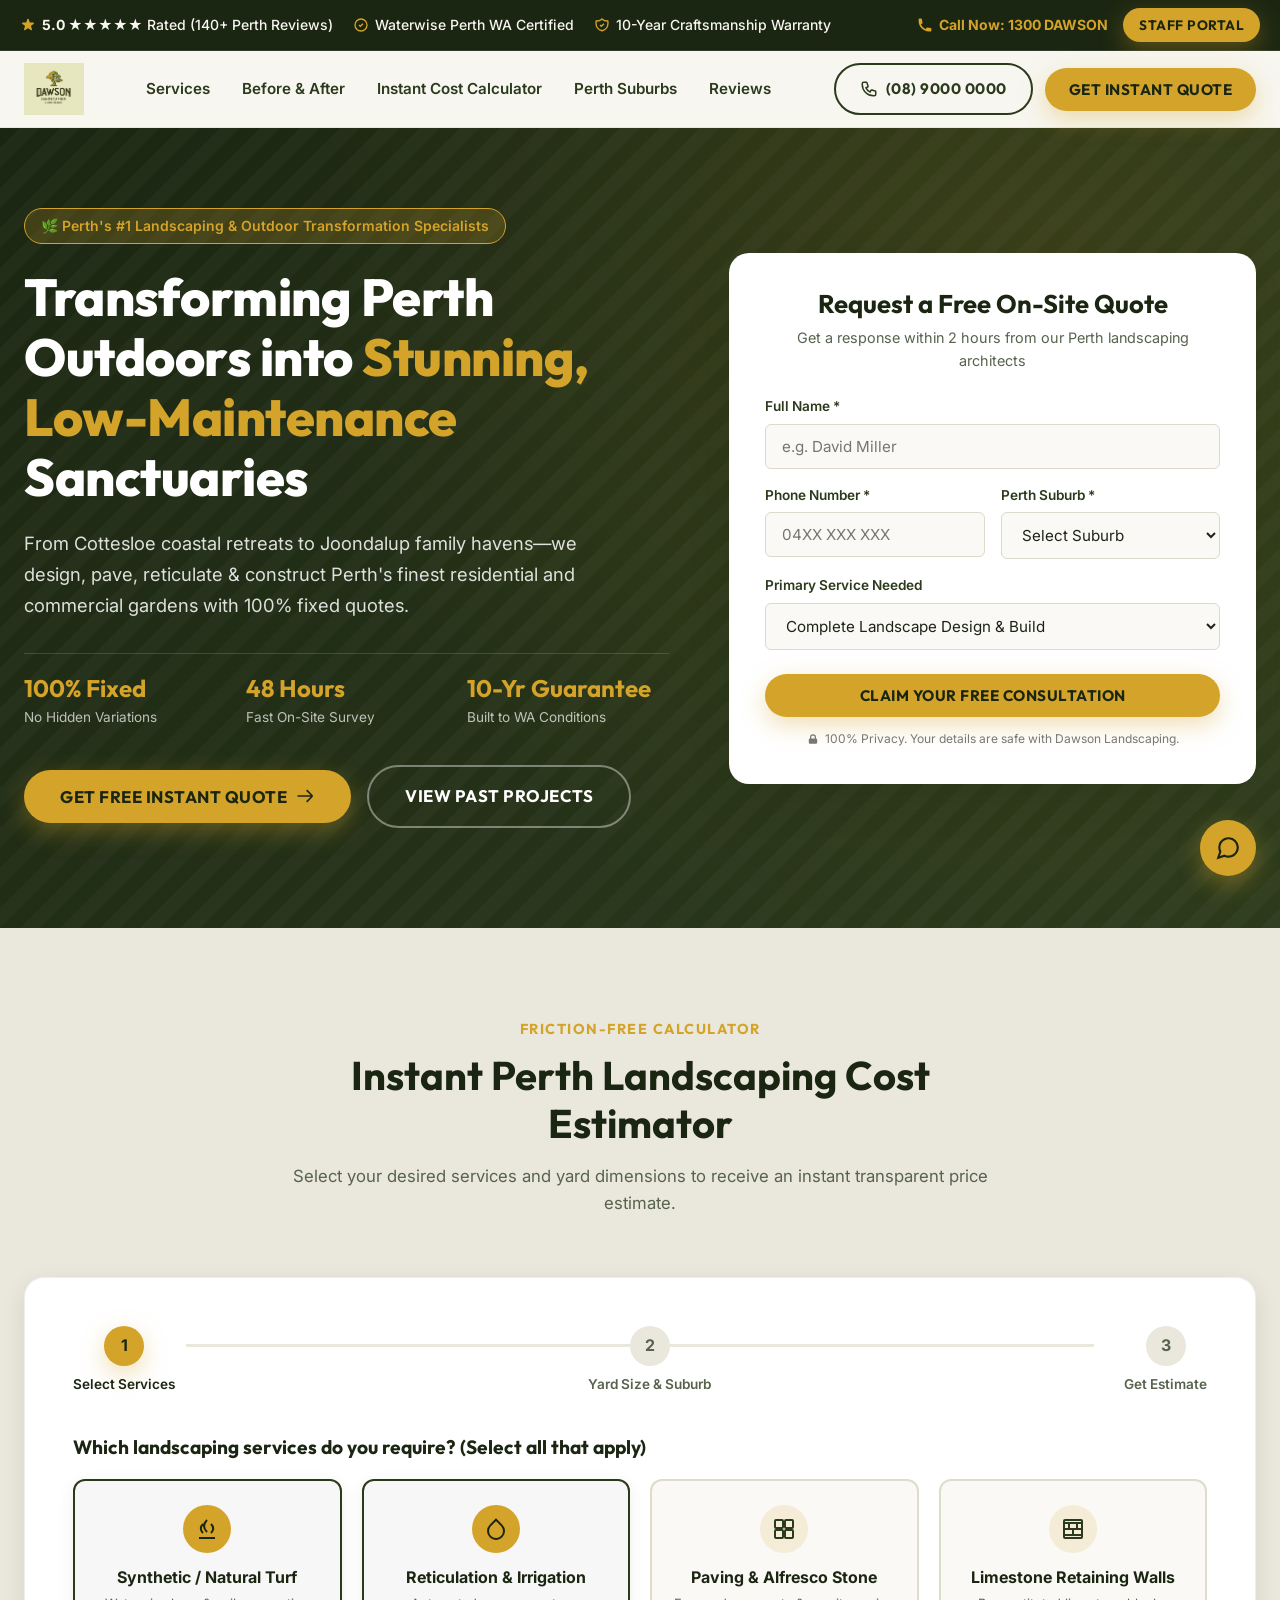
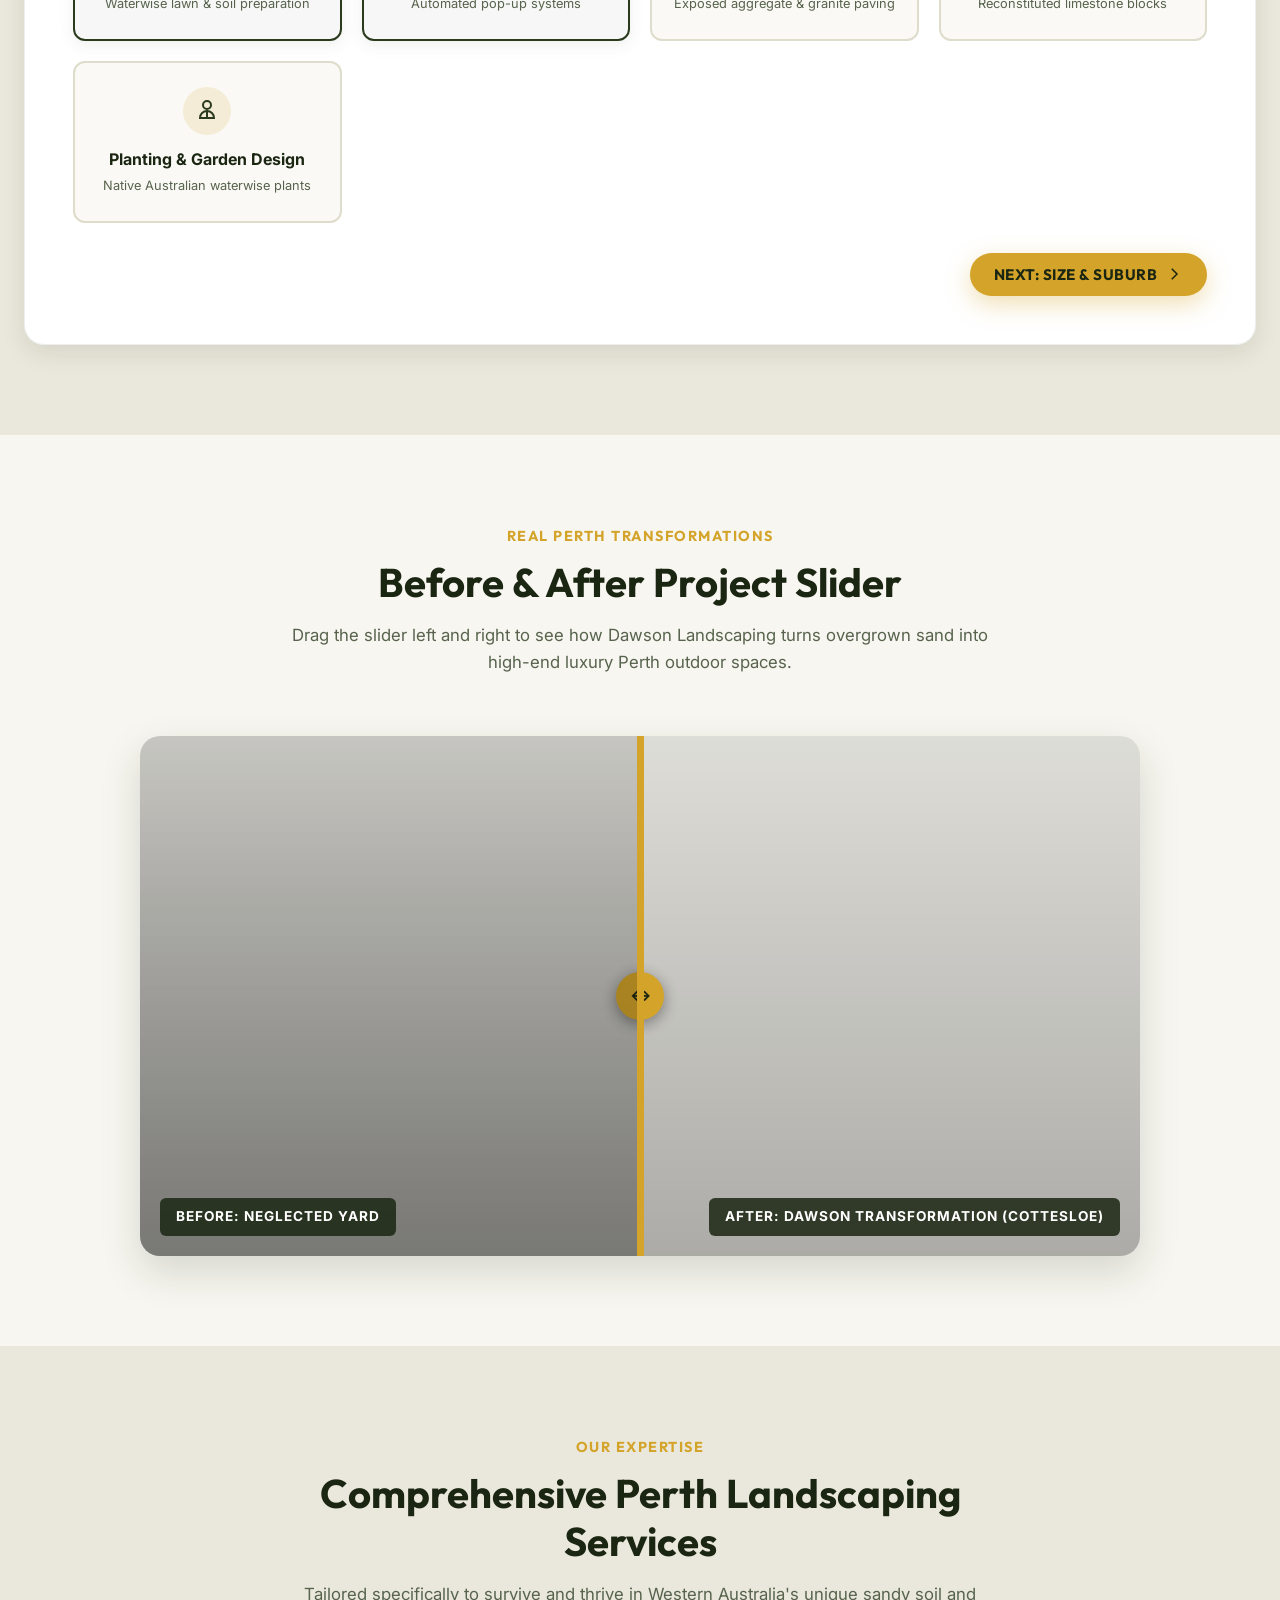
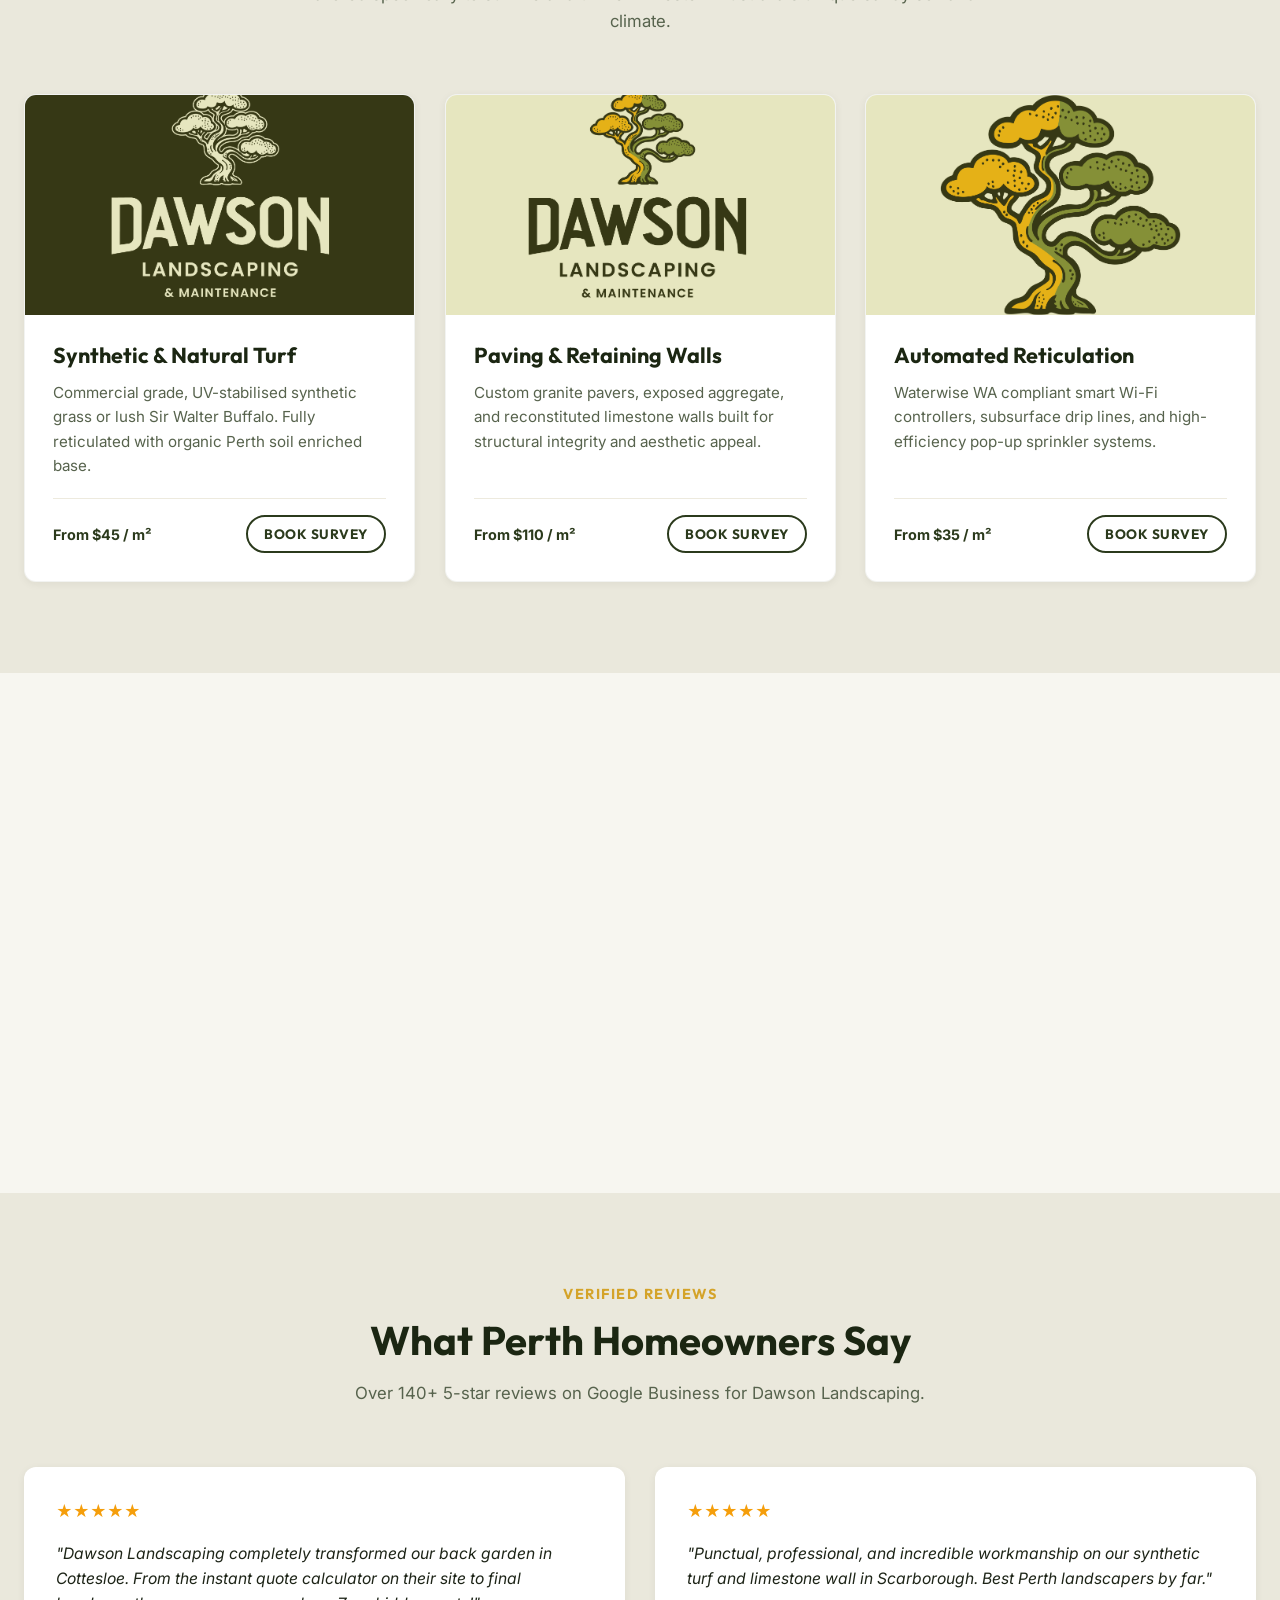
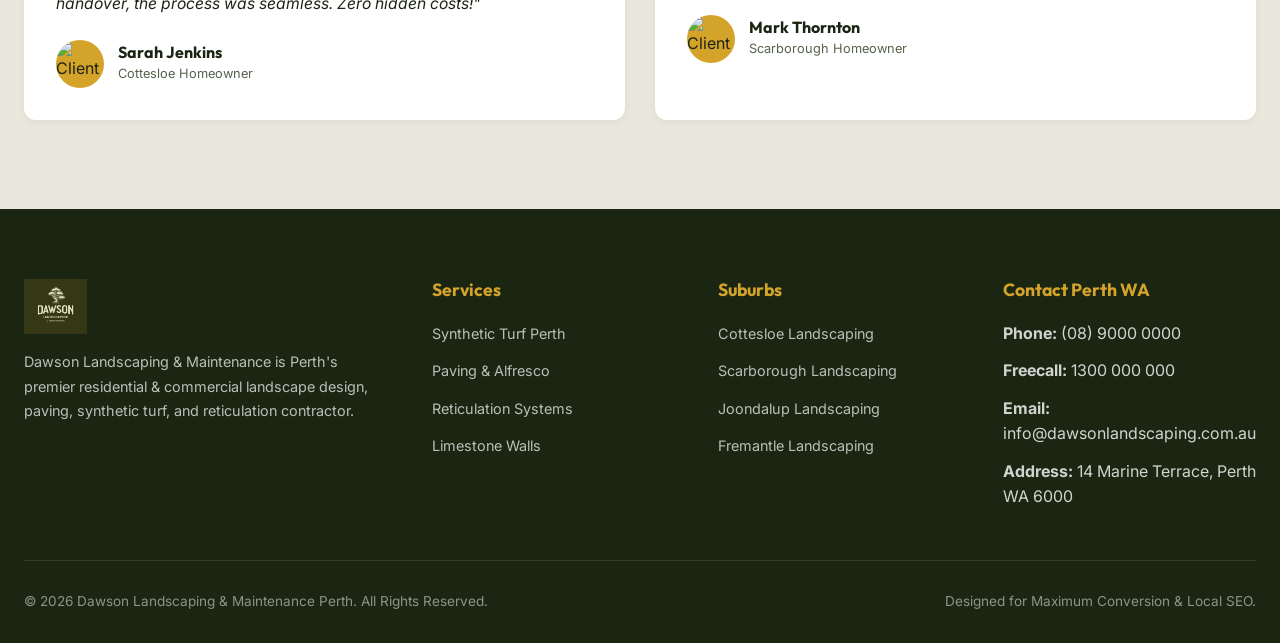
==== commit fb4f92dd: "Add modern smooth scroll reveal animations to website sections" ====
--- a/index.html
+++ b/index.html
@@ -118,7 +118,7 @@
   <section class="hero-section">
     <div class="hero-overlay"></div>
     <div class="hero-container">
-      <div class="hero-content">
+      <div class="hero-content reveal-left">
         <div class="hero-badge">
           <span>🌿 Perth's #1 Landscaping & Outdoor Transformation Specialists</span>
         </div>
@@ -154,7 +154,7 @@
       </div>
 
       <!-- Hero Lead Capture Card -->
-      <div class="hero-form-card">
+      <div class="hero-form-card reveal-right">
         <div class="hero-form-header">
           <h3>Request a Free On-Site Quote</h3>
           <p>Get a response within 2 hours from our Perth landscaping architects</p>
@@ -214,13 +214,13 @@
   <!-- Interactive Instant Cost Estimator Wizard Section -->
   <section id="estimator" class="section section-alt">
     <div class="container">
-      <div class="section-header">
+      <div class="section-header reveal">
         <span class="section-subtitle">Friction-Free Calculator</span>
         <h2 class="section-title">Instant Perth Landscaping Cost Estimator</h2>
         <p class="section-desc">Select your desired services and yard dimensions to receive an instant transparent price estimate.</p>
       </div>
 
-      <div class="estimator-card">
+      <div class="estimator-card reveal-scale">
         <div class="step-indicator">
           <div class="step-item active" id="stepIndicator1">
             <div class="step-number">1</div>
@@ -365,13 +365,13 @@
   <!-- Interactive Before and After Gallery -->
   <section id="portfolio" class="section">
     <div class="container">
-      <div class="section-header">
+      <div class="section-header reveal">
         <span class="section-subtitle">Real Perth Transformations</span>
         <h2 class="section-title">Before & After Project Slider</h2>
         <p class="section-desc">Drag the slider left and right to see how Dawson Landscaping turns overgrown sand into high-end luxury Perth outdoor spaces.</p>
       </div>
 
-      <div class="before-after-wrapper" id="beforeAfterSlider">
+      <div class="before-after-wrapper reveal-scale" id="beforeAfterSlider">
         <div class="after-image"></div>
         <div class="before-image"></div>
         <div class="slider-handle"></div>
@@ -385,14 +385,14 @@
   <!-- Service Breakdowns -->
   <section id="services" class="section section-alt">
     <div class="container">
-      <div class="section-header">
+      <div class="section-header reveal">
         <span class="section-subtitle">Our Expertise</span>
         <h2 class="section-title">Comprehensive Perth Landscaping Services</h2>
         <p class="section-desc">Tailored specifically to survive and thrive in Western Australia's unique sandy soil and climate.</p>
       </div>
 
       <div class="services-grid">
-        <div class="service-card">
+        <div class="service-card reveal-scale delay-1">
           <img src="https://images.unsplash.com/photo-1558904541-efa843a96f01?auto=format&fit=crop&w=800&q=80" alt="Synthetic Turf Installation Perth" class="service-img" onerror="this.onerror=null; this.src='jake logo-01.png';">
           <div class="service-body">
             <h3 class="service-title">Synthetic & Natural Turf</h3>
@@ -404,7 +404,7 @@
           </div>
         </div>
 
-        <div class="service-card">
+        <div class="service-card reveal-scale delay-2">
           <img src="https://images.unsplash.com/photo-1590059306004-758d144e8b4e?auto=format&fit=crop&w=800&q=80" alt="Paving and Retaining Walls Perth" class="service-img" onerror="this.onerror=null; this.src='jake logo-02.png';">
           <div class="service-body">
             <h3 class="service-title">Paving & Retaining Walls</h3>
@@ -416,7 +416,7 @@
           </div>
         </div>
 
-        <div class="service-card">
+        <div class="service-card reveal-scale delay-3">
           <img src="https://images.unsplash.com/photo-1585320806297-9794b3e4eeae?auto=format&fit=crop&w=800&q=80" alt="Reticulation and Irrigation Perth" class="service-img" onerror="this.onerror=null; this.src='jake logo-03.png';">
           <div class="service-body">
             <h3 class="service-title">Automated Reticulation</h3>
@@ -434,13 +434,13 @@
   <!-- Perth Suburbs Coverage & Local SEO -->
   <section id="suburbs" class="section">
     <div class="container">
-      <div class="section-header">
+      <div class="section-header reveal">
         <span class="section-subtitle">Local Geotargeting</span>
         <h2 class="section-title">Servicing All Perth Metropolitan Suburbs</h2>
         <p class="section-desc">Our dedicated field teams operate across Western Australia's coast and metro regions daily.</p>
       </div>
 
-      <div class="suburbs-grid">
+      <div class="suburbs-grid reveal-scale delay-1">
         <div class="suburb-badge"><span>Cottesloe & Peppermint Grove</span> <svg width="16" height="16" fill="currentColor" viewBox="0 0 20 20"><path d="M10.293 3.293a1 1 0 011.414 0l6 6a1 1 0 010 1.414l-6 6a1 1 0 01-1.414-1.414L14.586 11H3a1 1 0 110-2h11.586l-4.293-4.293a1 1 0 010-1.414z"/></svg></div>
         <div class="suburb-badge"><span>Scarborough & Trigg</span> <svg width="16" height="16" fill="currentColor" viewBox="0 0 20 20"><path d="M10.293 3.293a1 1 0 011.414 0l6 6a1 1 0 010 1.414l-6 6a1 1 0 01-1.414-1.414L14.586 11H3a1 1 0 110-2h11.586l-4.293-4.293a1 1 0 010-1.414z"/></svg></div>
         <div class="suburb-badge"><span>Joondalup & Hillarys</span> <svg width="16" height="16" fill="currentColor" viewBox="0 0 20 20"><path d="M10.293 3.293a1 1 0 011.414 0l6 6a1 1 0 010 1.414l-6 6a1 1 0 01-1.414-1.414L14.586 11H3a1 1 0 110-2h11.586l-4.293-4.293a1 1 0 010-1.414z"/></svg></div>
@@ -454,14 +454,14 @@
   <!-- Client Testimonials -->
   <section id="testimonials" class="section section-alt">
     <div class="container">
-      <div class="section-header">
+      <div class="section-header reveal">
         <span class="section-subtitle">Verified Reviews</span>
         <h2 class="section-title">What Perth Homeowners Say</h2>
         <p class="section-desc">Over 140+ 5-star reviews on Google Business for Dawson Landscaping.</p>
       </div>
 
       <div class="testimonials-grid">
-        <div class="testimonial-card">
+        <div class="testimonial-card reveal-left">
           <div class="stars">★★★★★</div>
           <p class="testimonial-text">"Dawson Landscaping completely transformed our back garden in Cottesloe. From the instant quote calculator on their site to final handover, the process was seamless. Zero hidden costs!"</p>
           <div class="client-info">
@@ -473,7 +473,7 @@
           </div>
         </div>
 
-        <div class="testimonial-card">
+        <div class="testimonial-card reveal-right">
           <div class="stars">★★★★★</div>
           <p class="testimonial-text">"Punctual, professional, and incredible workmanship on our synthetic turf and limestone wall in Scarborough. Best Perth landscapers by far."</p>
           <div class="client-info">
--- a/styles.css
+++ b/styles.css
@@ -1118,3 +1118,46 @@
     grid-template-columns: 1fr;
   }
 }
+
+/* Modern Scroll Reveal Animation System */
+.reveal {
+  opacity: 0;
+  transform: translateY(35px);
+  transition: opacity 0.8s cubic-bezier(0.25, 1, 0.5, 1), transform 0.8s cubic-bezier(0.25, 1, 0.5, 1);
+  will-change: opacity, transform;
+}
+
+.reveal-left {
+  opacity: 0;
+  transform: translateX(-45px);
+  transition: opacity 0.8s cubic-bezier(0.25, 1, 0.5, 1), transform 0.8s cubic-bezier(0.25, 1, 0.5, 1);
+  will-change: opacity, transform;
+}
+
+.reveal-right {
+  opacity: 0;
+  transform: translateX(45px);
+  transition: opacity 0.8s cubic-bezier(0.25, 1, 0.5, 1), transform 0.8s cubic-bezier(0.25, 1, 0.5, 1);
+  will-change: opacity, transform;
+}
+
+.reveal-scale {
+  opacity: 0;
+  transform: scale(0.92);
+  transition: opacity 0.8s cubic-bezier(0.25, 1, 0.5, 1), transform 0.8s cubic-bezier(0.25, 1, 0.5, 1);
+  will-change: opacity, transform;
+}
+
+.reveal.active,
+.reveal-left.active,
+.reveal-right.active,
+.reveal-scale.active {
+  opacity: 1;
+  transform: translateY(0) translateX(0) scale(1);
+}
+
+.delay-1 { transition-delay: 0.12s; }
+.delay-2 { transition-delay: 0.24s; }
+.delay-3 { transition-delay: 0.36s; }
+.delay-4 { transition-delay: 0.48s; }
+
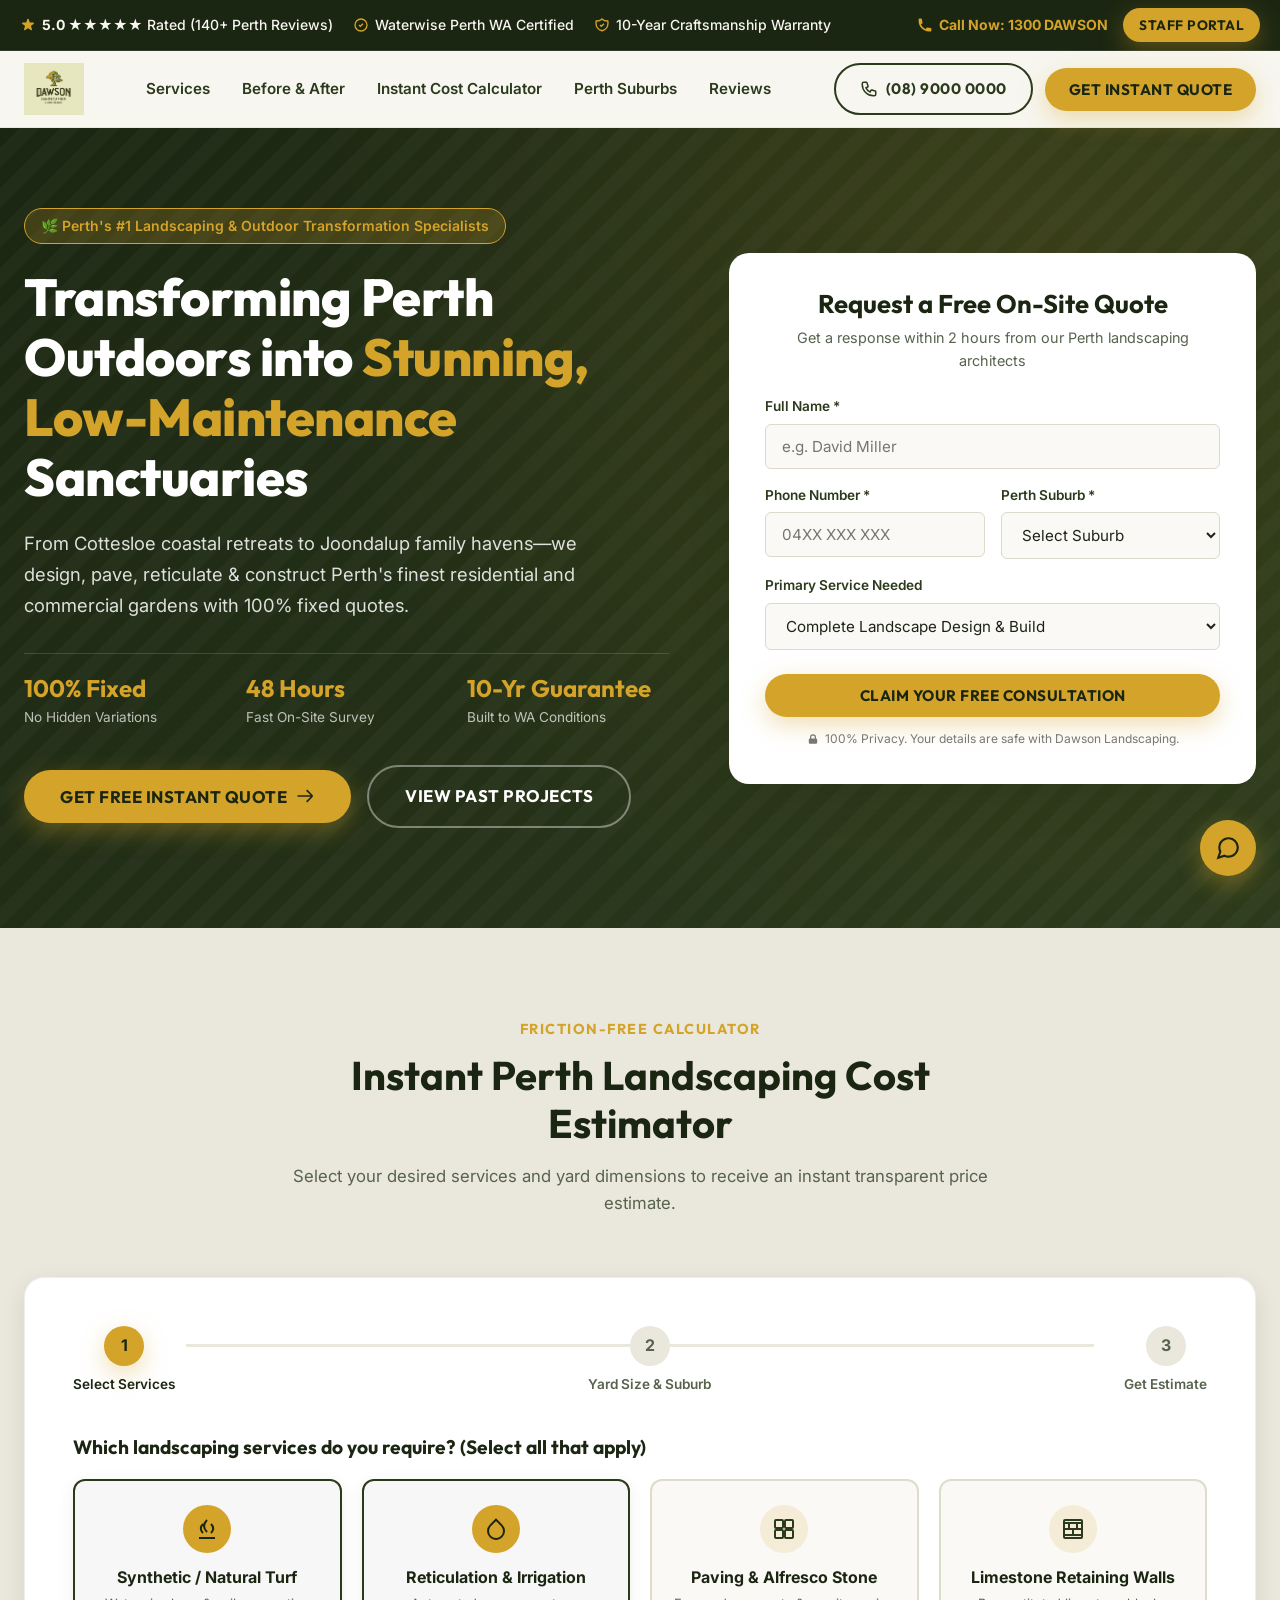
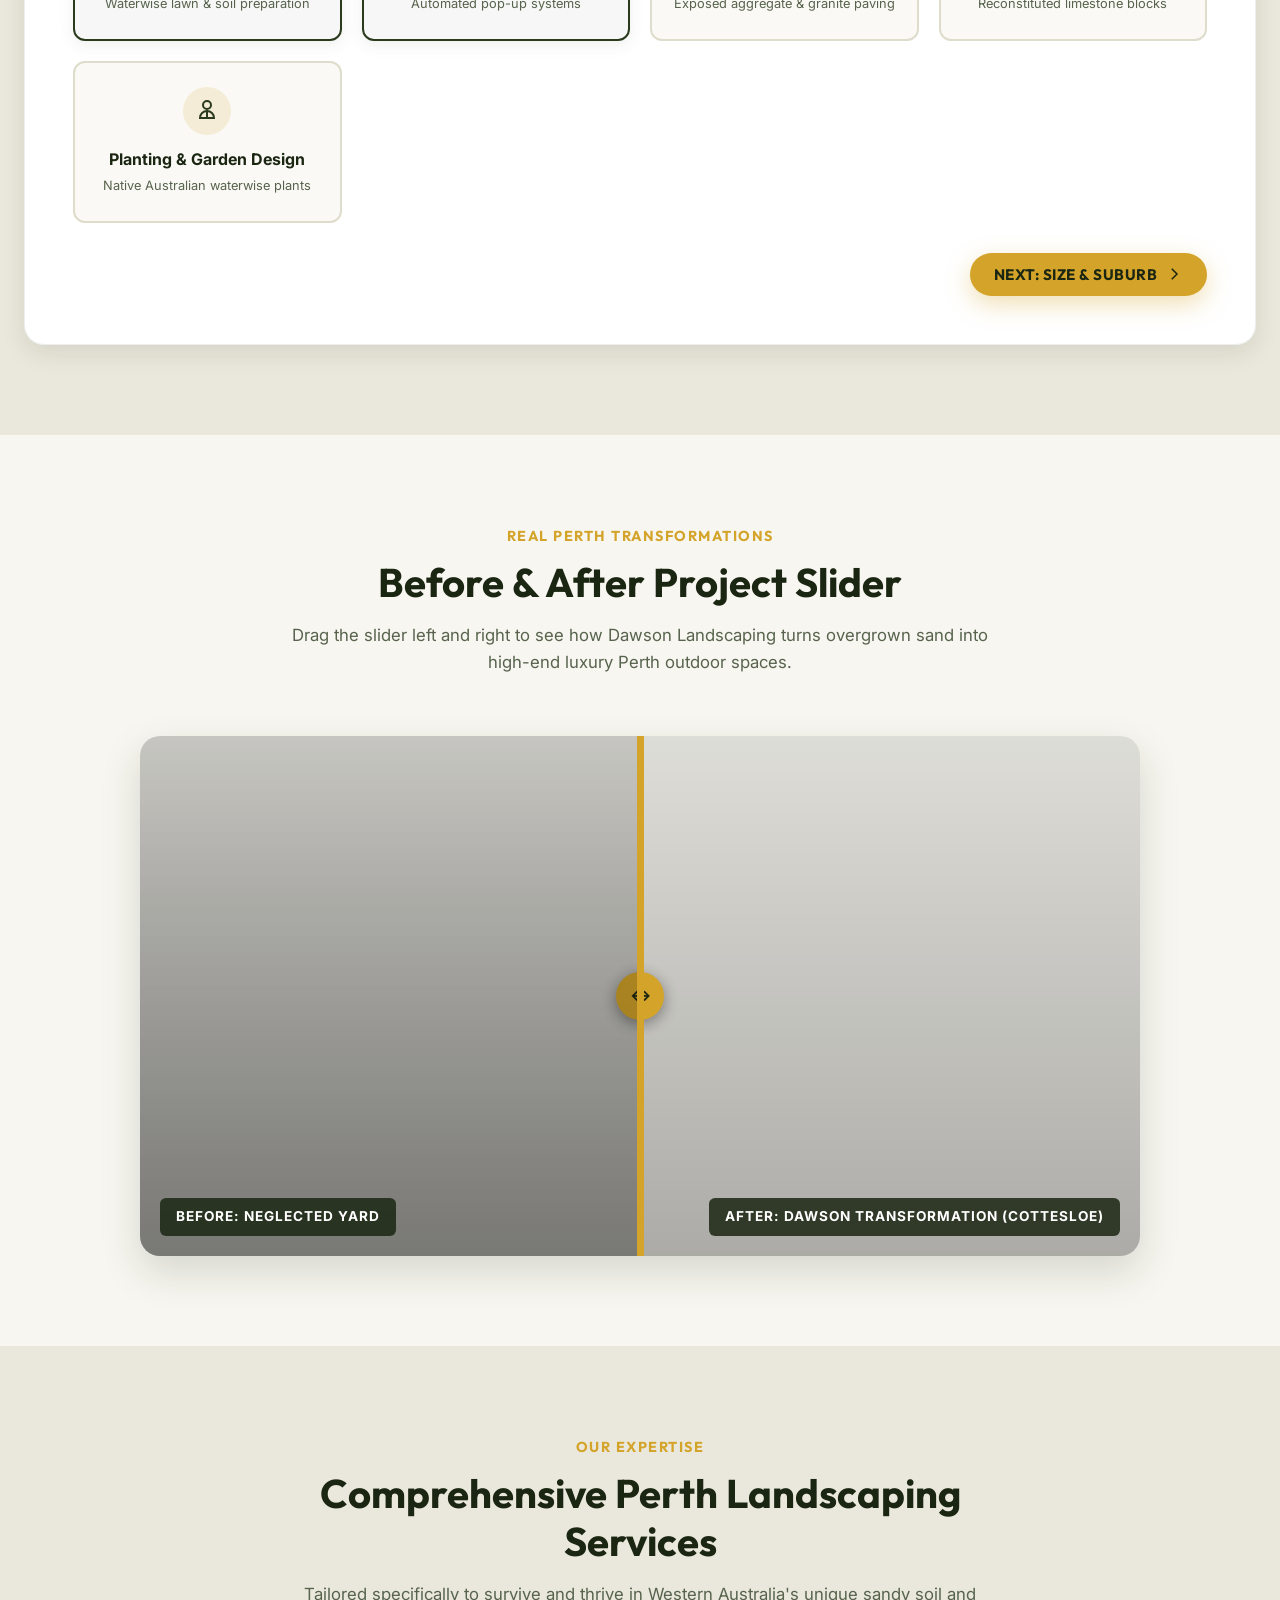
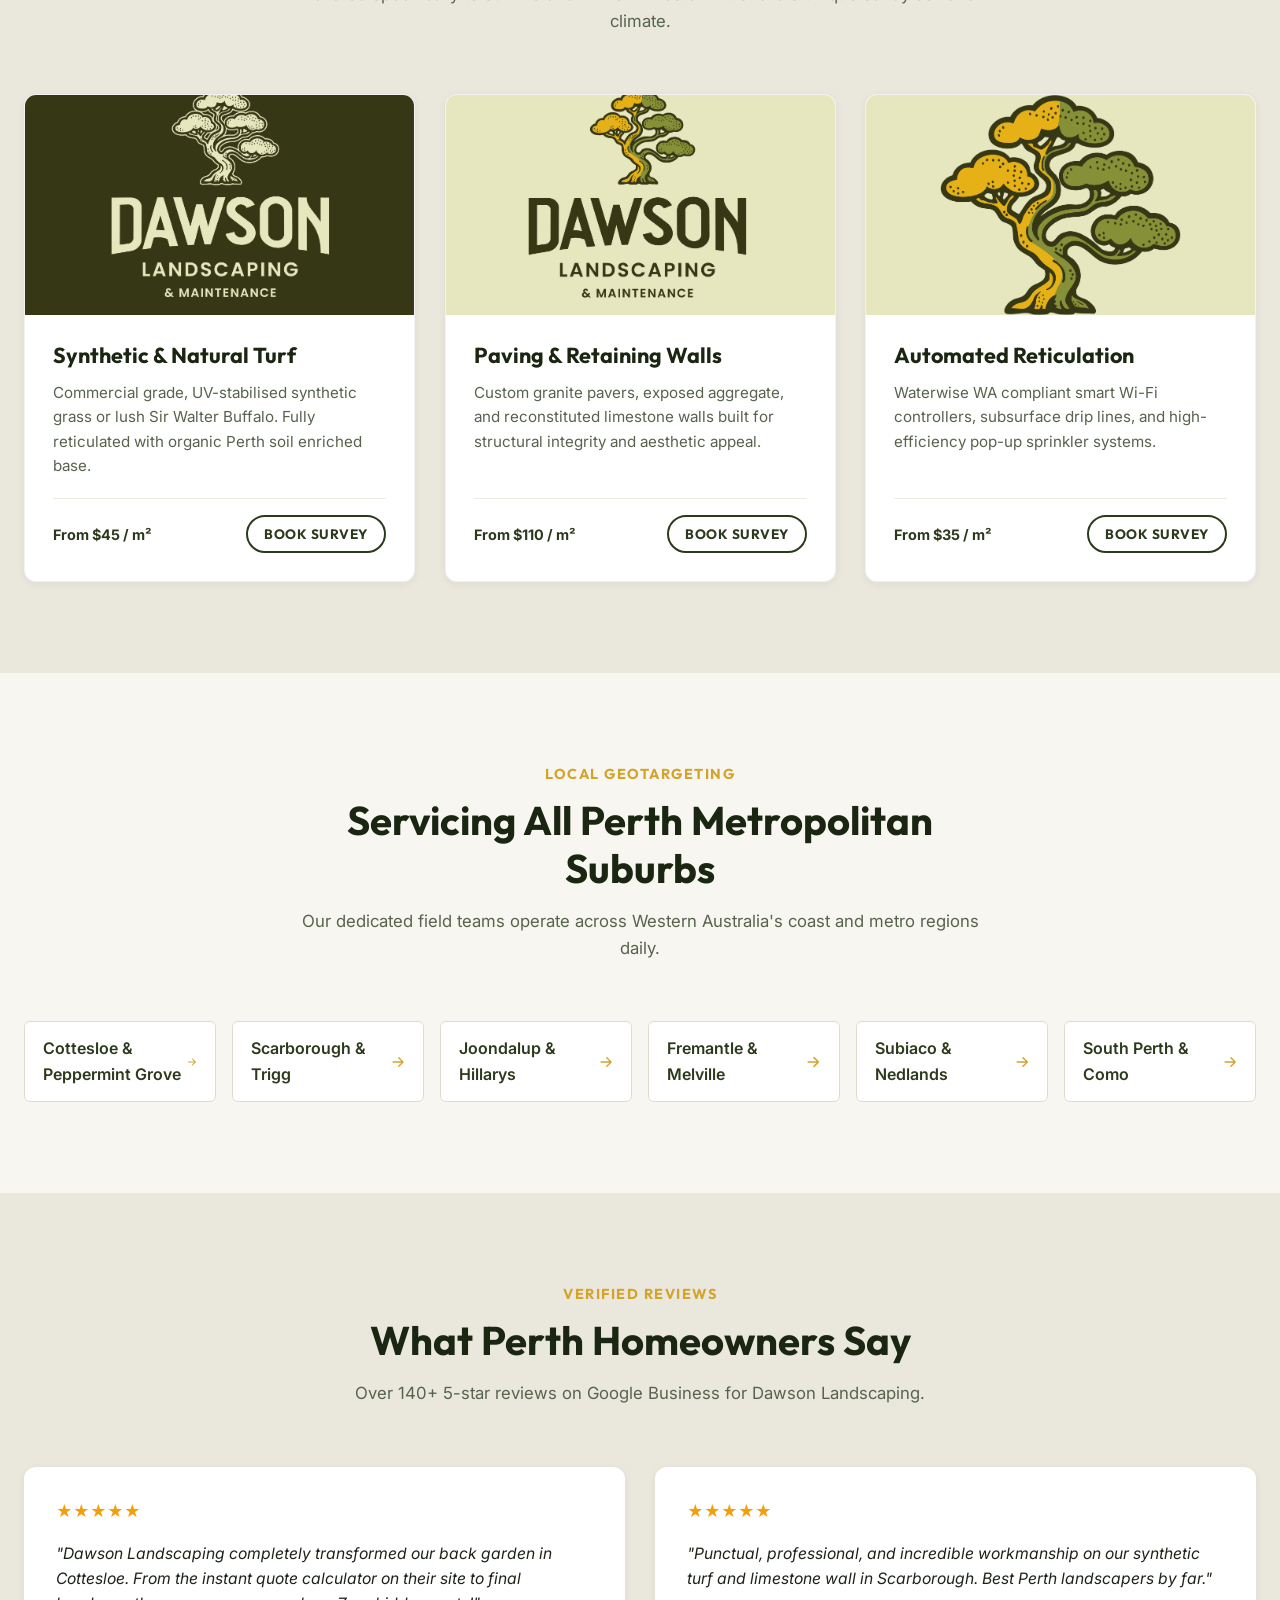
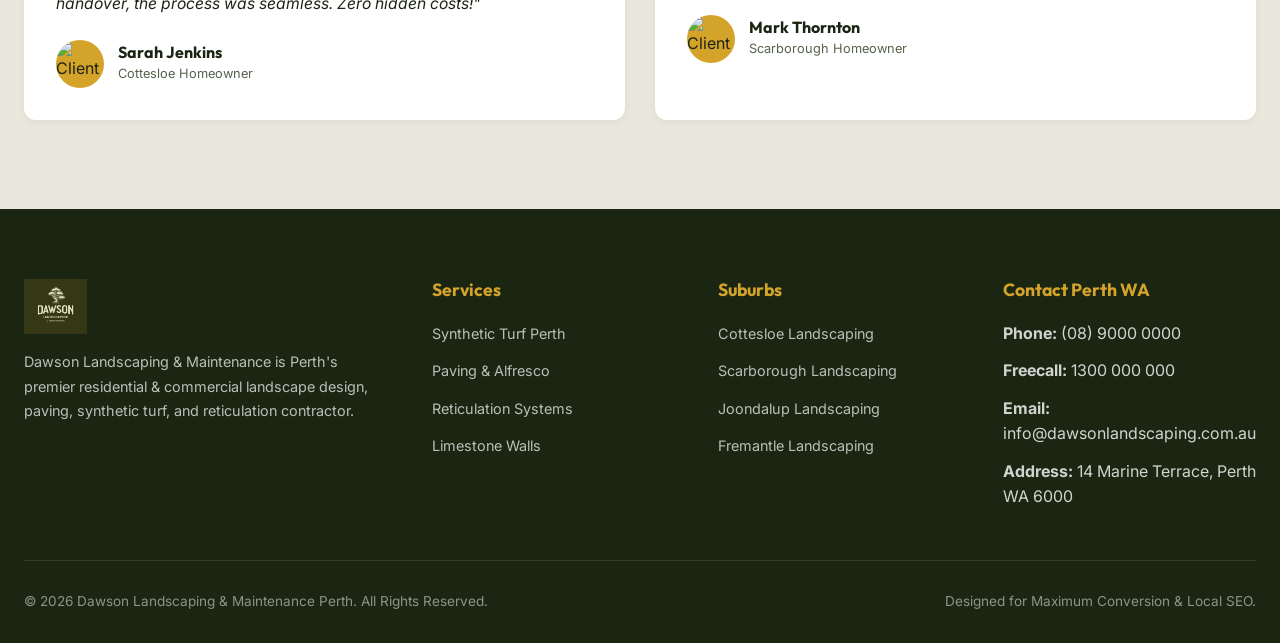
==== commit 5decf685: "Add background video integration support to hero section" ====
--- a/index.html
+++ b/index.html
@@ -116,6 +116,9 @@
 
   <!-- Hero Section with Direct Lead Capture Form -->
   <section class="hero-section">
+    <video id="heroBgVideo" class="hero-bg-video" autoplay loop muted playsinline poster="https://images.unsplash.com/photo-1558904541-efa843a96f01?auto=format&fit=crop&w=1920&q=80">
+      <source src="hero-video.mp4" type="video/mp4">
+    </video>
     <div class="hero-overlay"></div>
     <div class="hero-container">
       <div class="hero-content reveal-left">
--- a/styles.css
+++ b/styles.css
@@ -265,6 +265,18 @@
   overflow: hidden;
 }
 
+.hero-bg-video {
+  position: absolute;
+  top: 0;
+  left: 0;
+  width: 100%;
+  height: 100%;
+  object-fit: cover;
+  z-index: 0;
+  opacity: 0.35;
+  pointer-events: none;
+}
+
 .hero-overlay {
   position: absolute;
   top: 0;
@@ -274,6 +286,7 @@
   background: radial-gradient(circle at 80% 20%, rgba(212, 163, 41, 0.15) 0%, transparent 60%),
               url('data:image/svg+xml;utf8,<svg width="40" height="40" viewBox="0 0 40 40" xmlns="http://www.w3.org/2000/svg"><g fill="%23ffffff" fill-opacity="0.03" fill-rule="evenodd"><path d="M0 40L40 0H20L0 20M40 40V20L20 40"/></g></svg>');
   opacity: 0.9;
+  z-index: 1;
 }
 
 .hero-container {
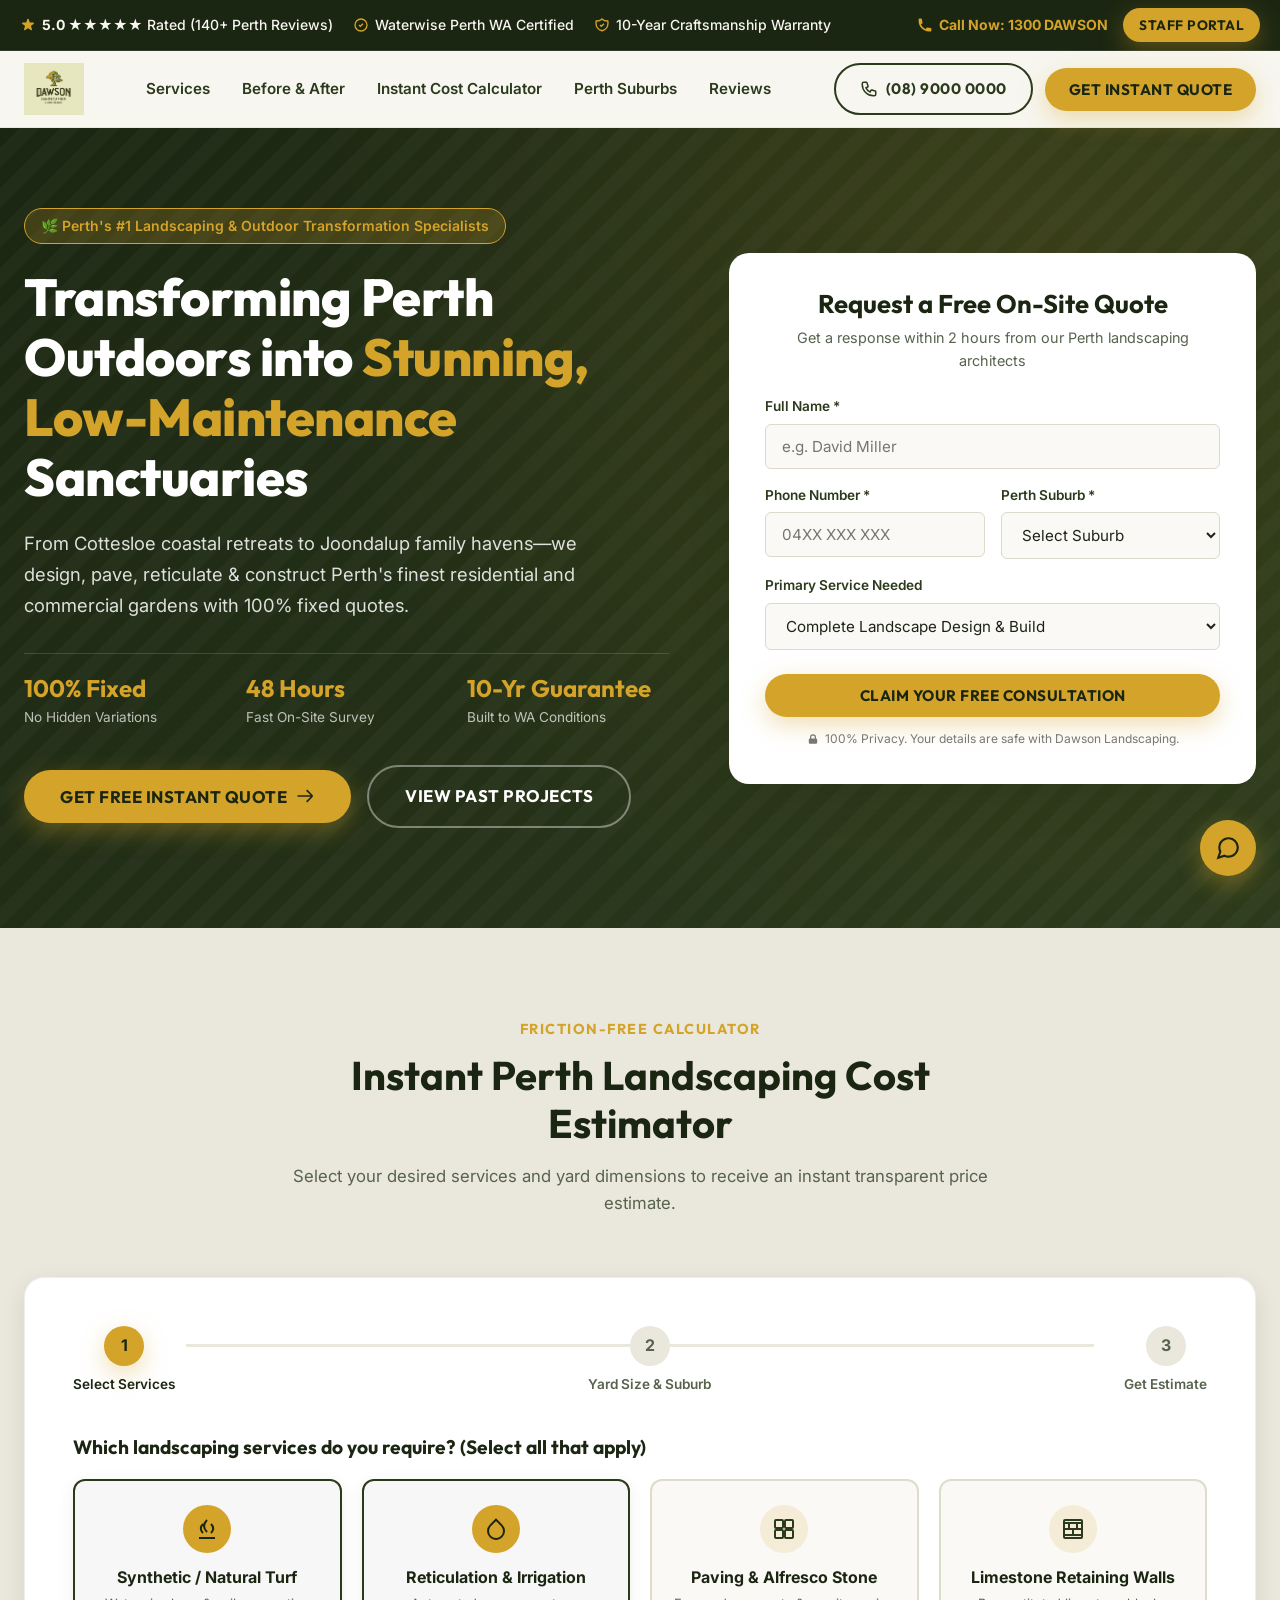
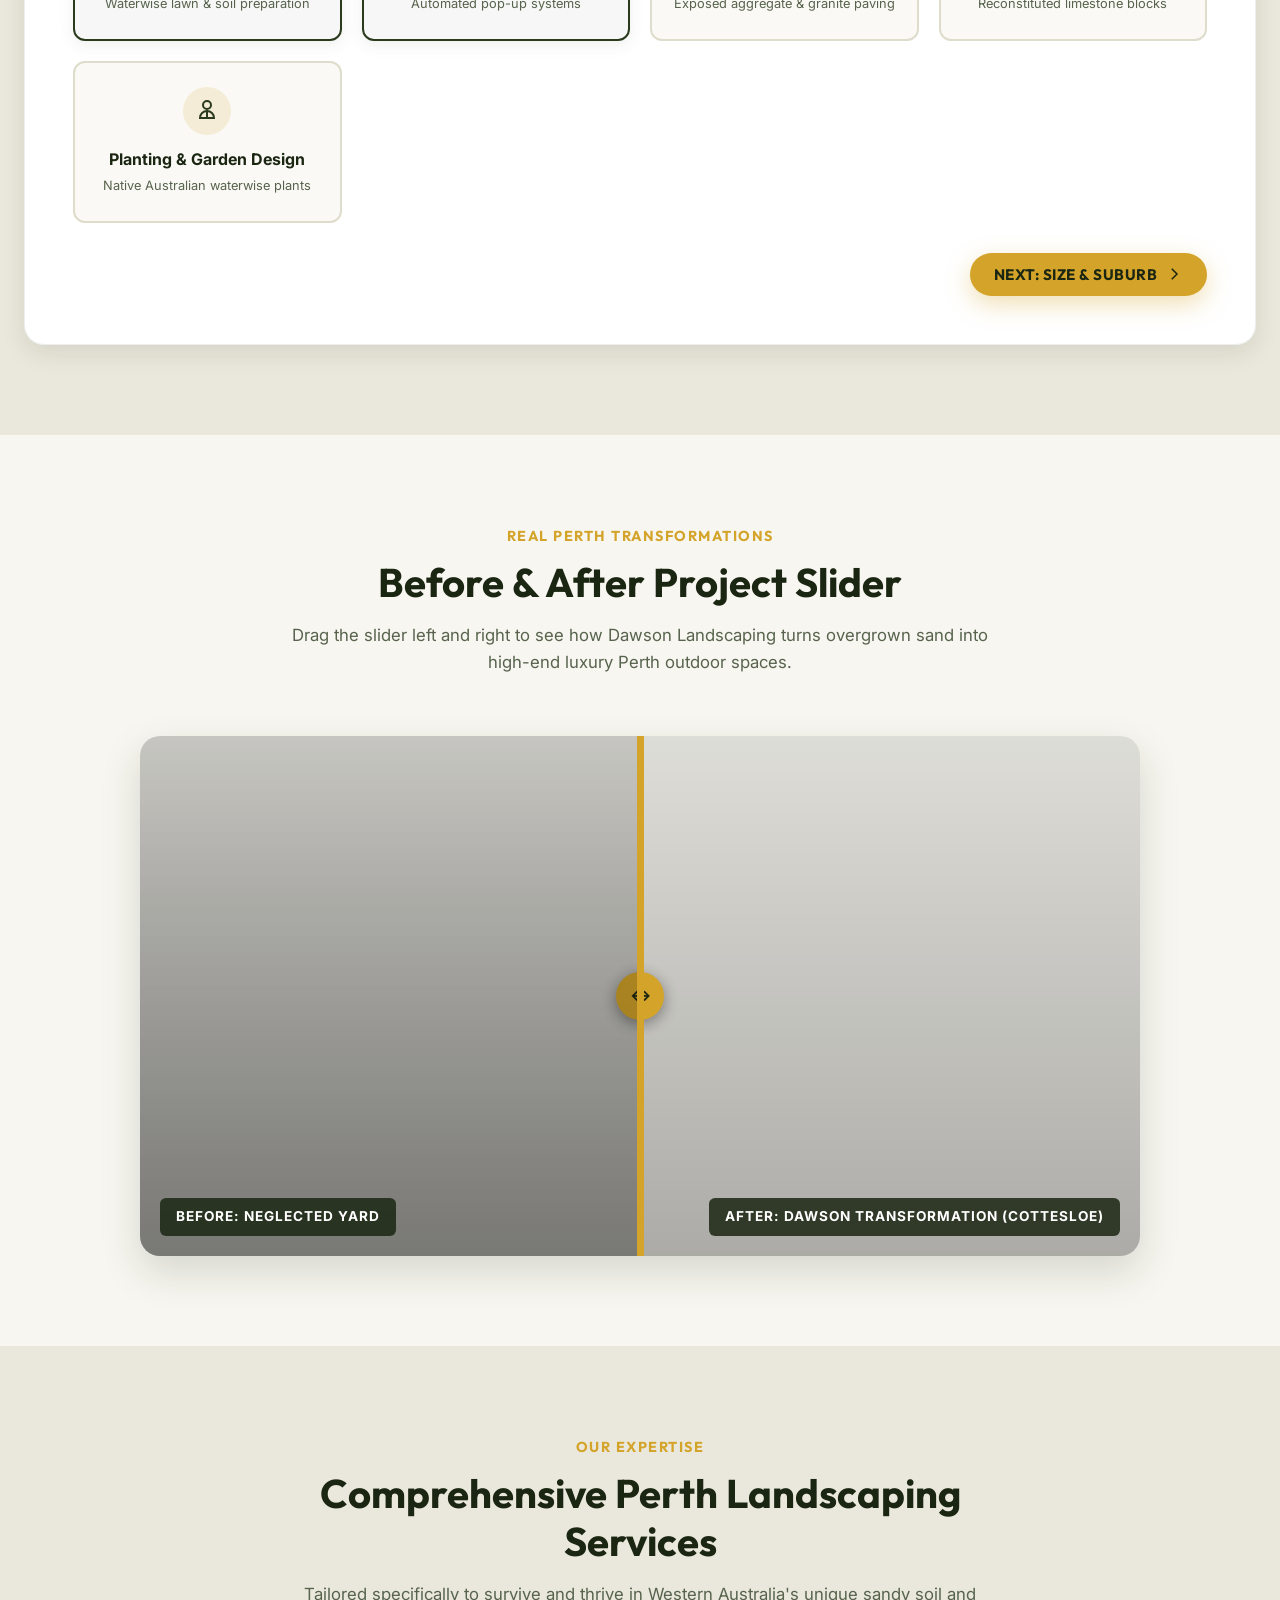
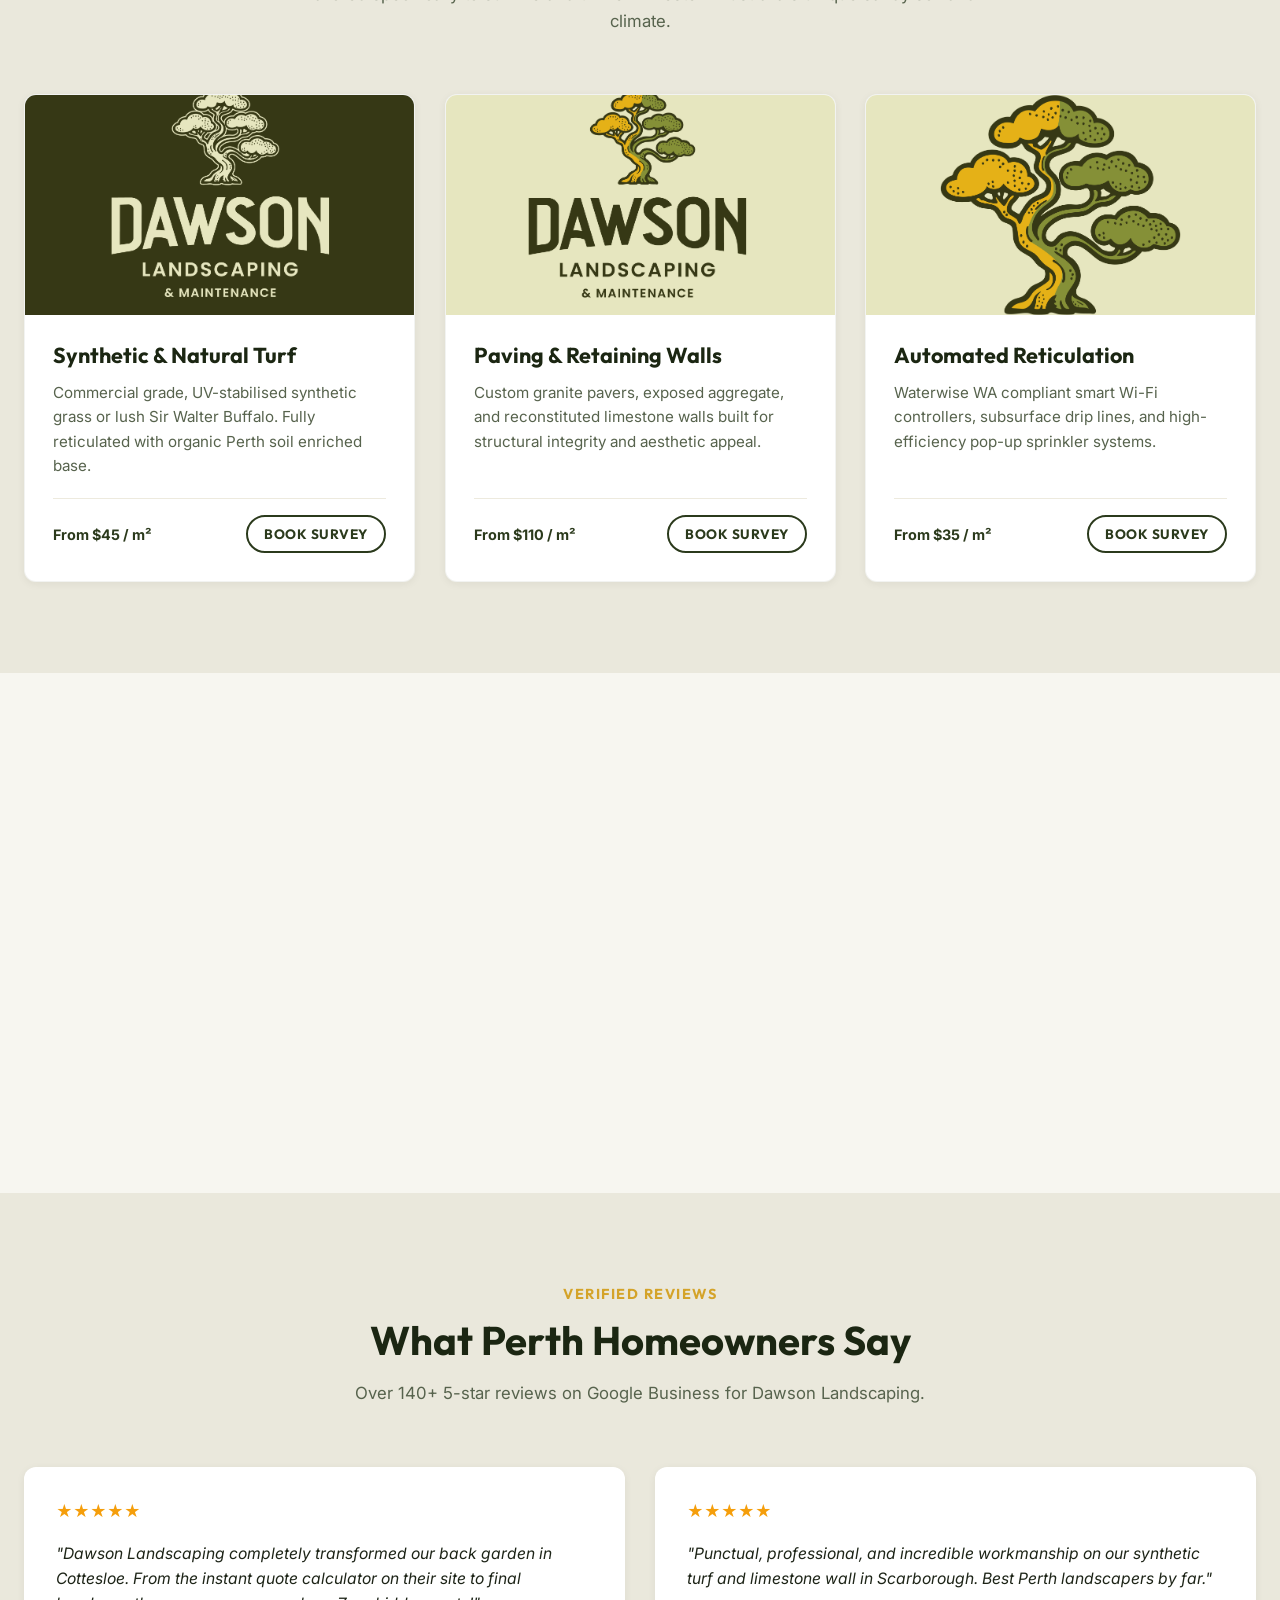
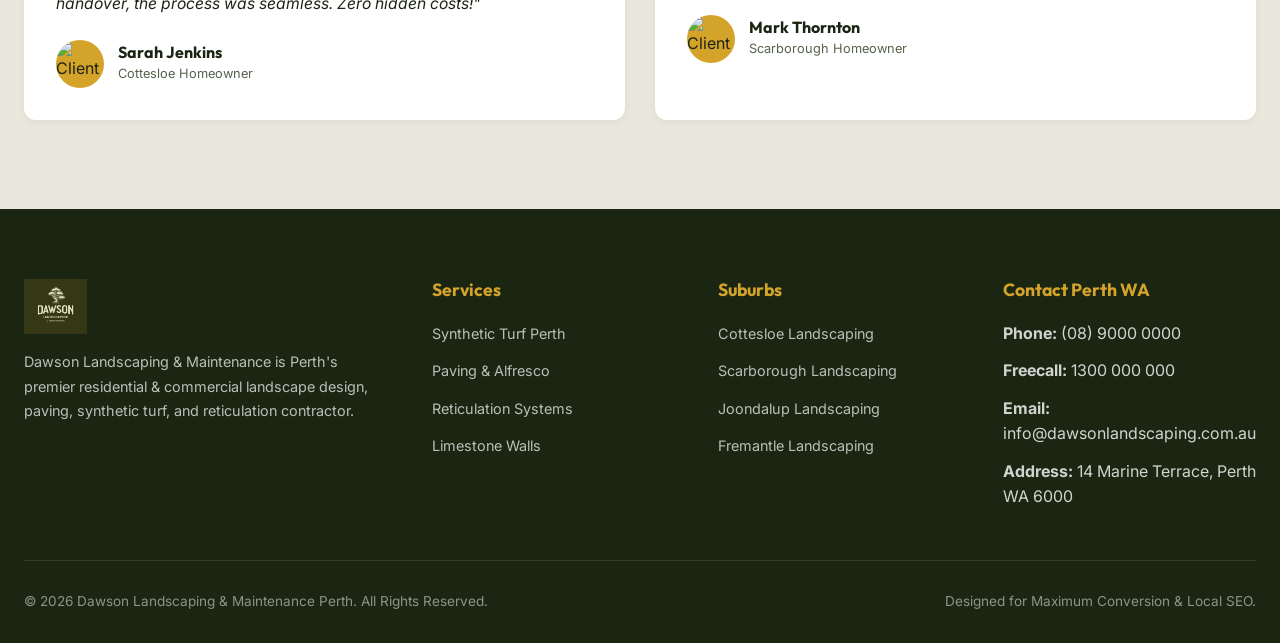
==== commit a0b9fc42: "Add v2.0 cache buster parameters to CSS and JS imports" ====
--- a/index.html
+++ b/index.html
@@ -57,7 +57,7 @@
   </script>
 
   <!-- External Styles -->
-  <link rel="stylesheet" href="styles.css">
+  <link rel="stylesheet" href="styles.css?v=2.0">
 </head>
 <body>
 
@@ -678,6 +678,6 @@
   </div>
 
   <!-- Application Logic -->
-  <script src="app.js"></script>
+  <script src="app.js?v=2.0"></script>
 </body>
 </html>
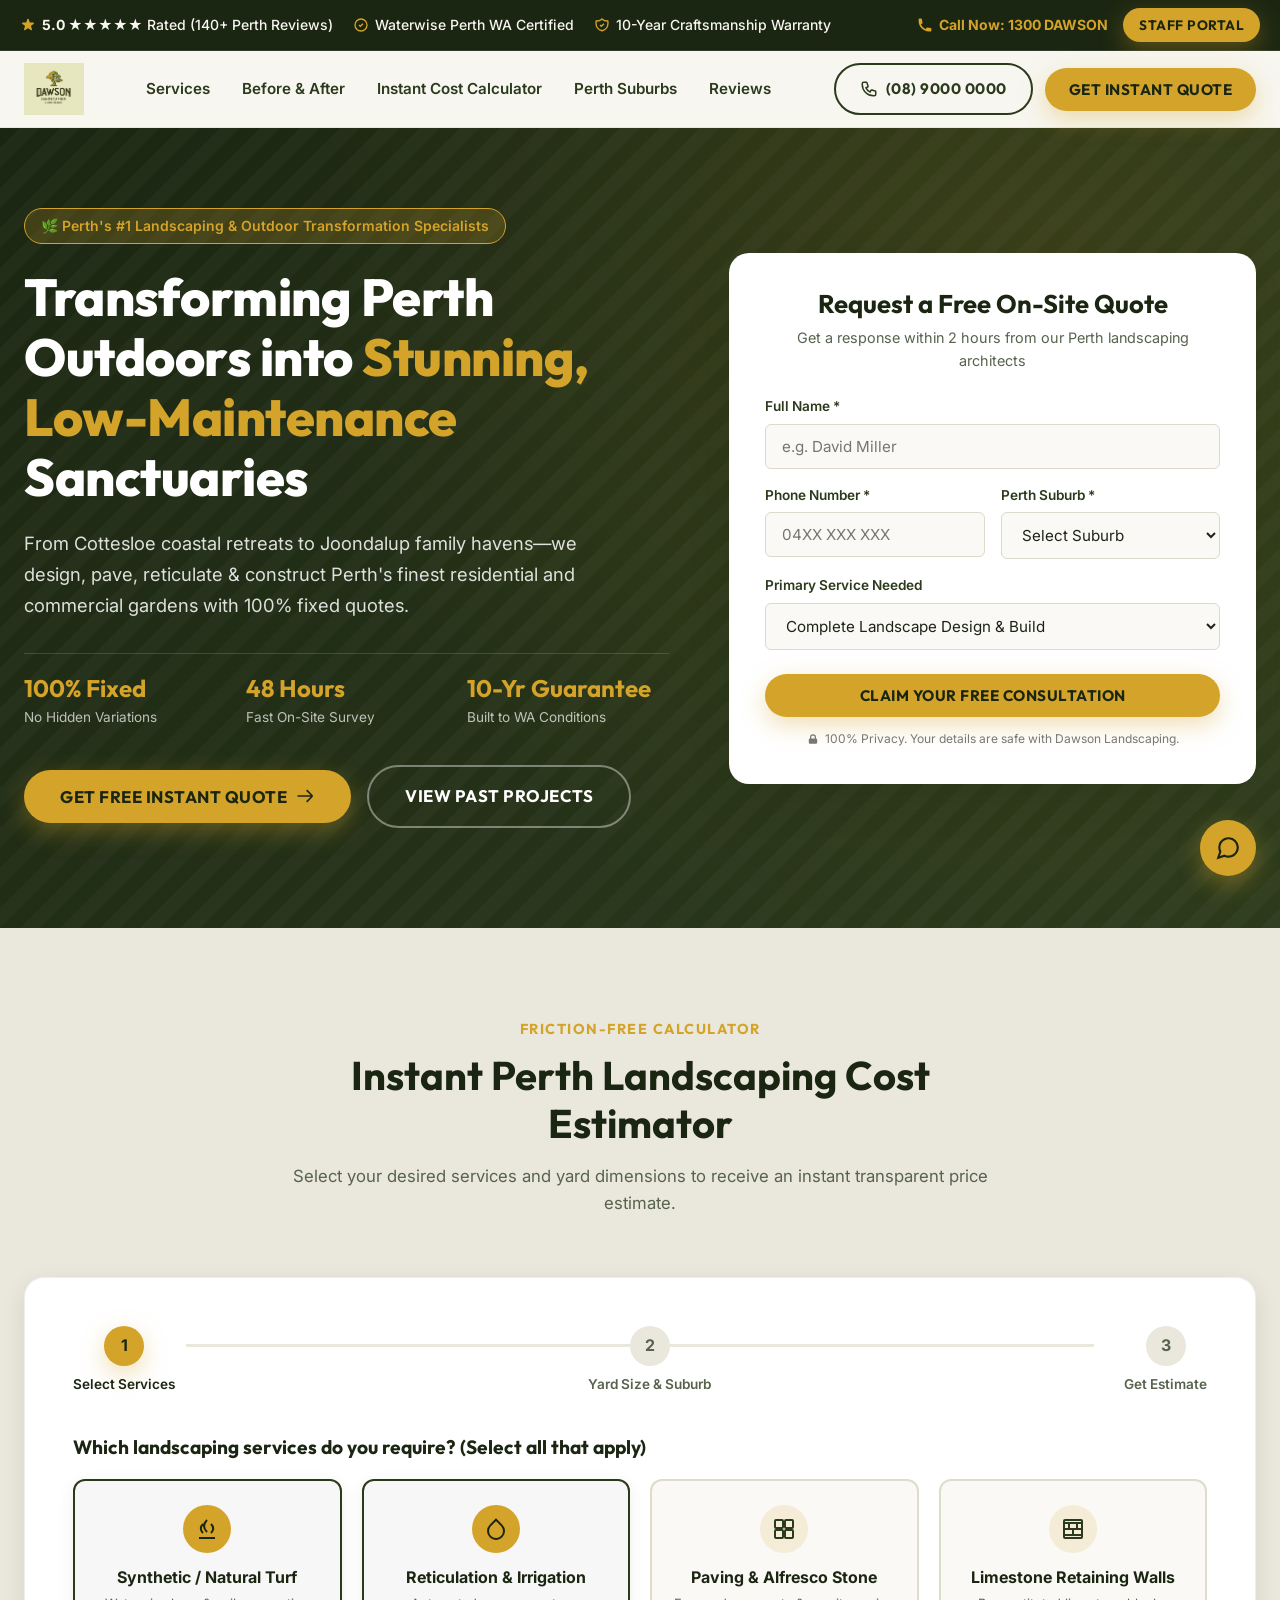
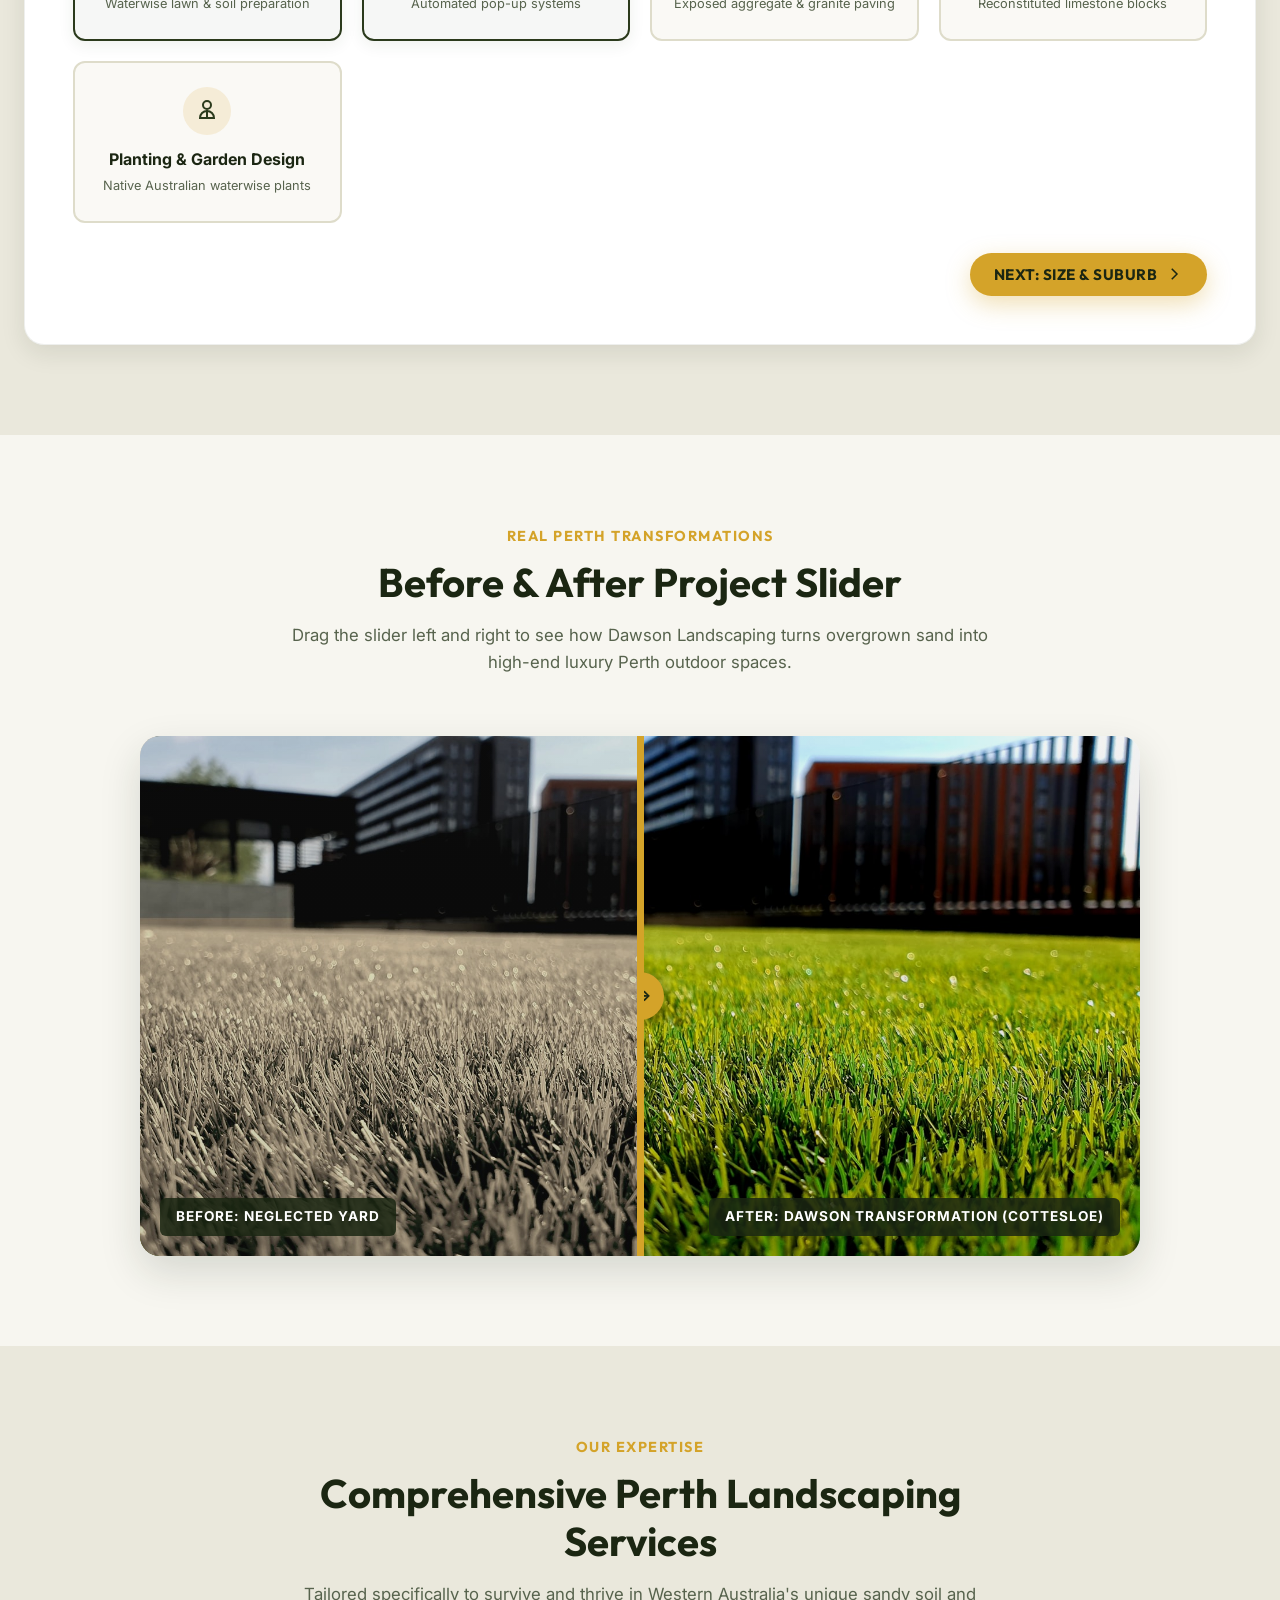
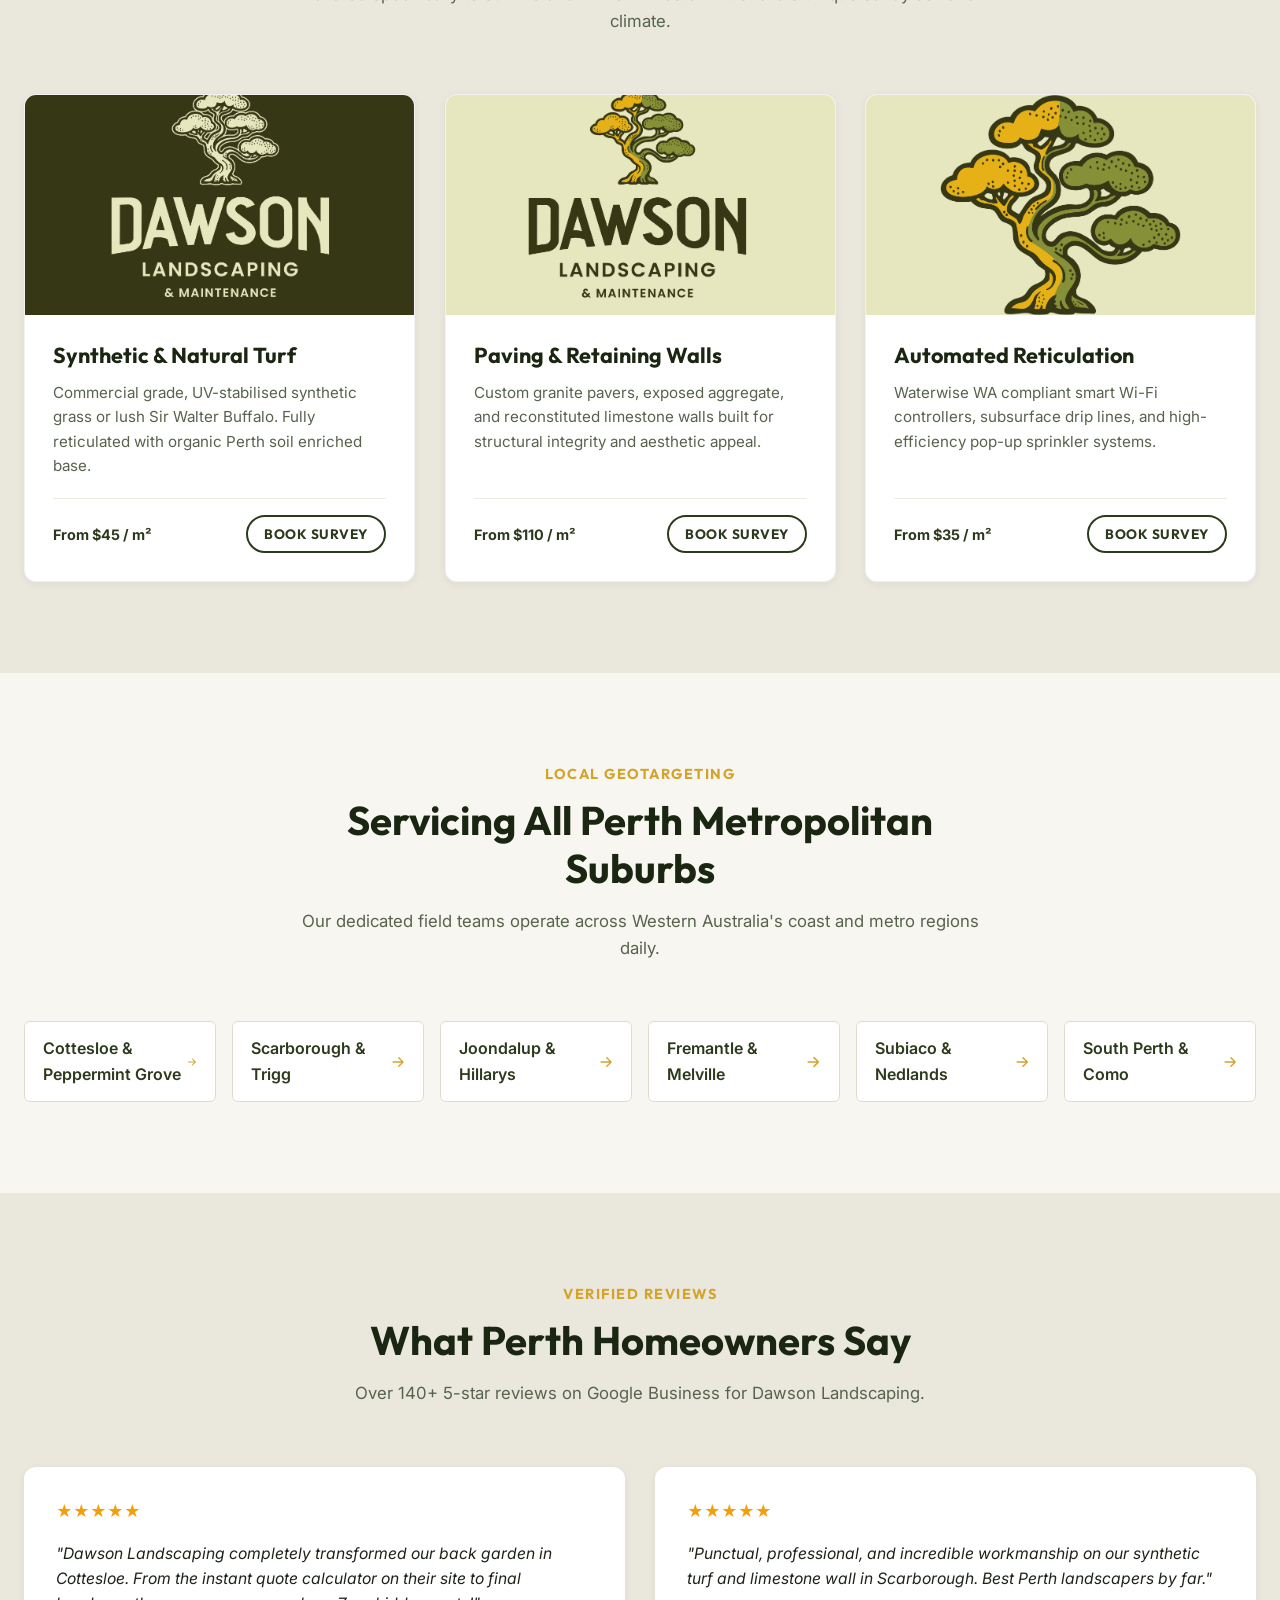
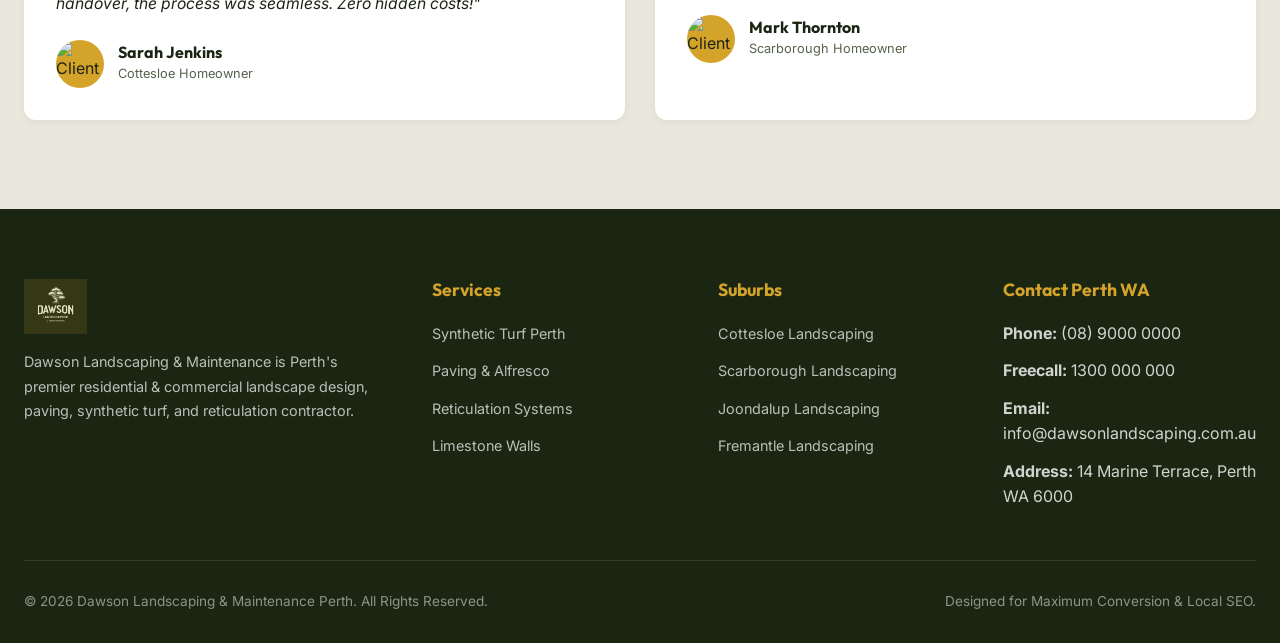
==== commit 9290f788: "Add 100% perspective matching Before and After images for Perth yard transformation" ====
--- a/index.html
+++ b/index.html
@@ -57,7 +57,7 @@
   </script>
 
   <!-- External Styles -->
-  <link rel="stylesheet" href="styles.css?v=2.0">
+  <link rel="stylesheet" href="styles.css?v=3.0">
 </head>
 <body>
 
--- a/styles.css
+++ b/styles.css
@@ -631,11 +631,11 @@
 }
 
 .after-image {
-  background-image: linear-gradient(rgba(0,0,0,0.1), rgba(0,0,0,0.3)), url('https://images.unsplash.com/photo-1558904541-efa843a96f01?auto=format&fit=crop&w=1400&q=80');
+  background-image: linear-gradient(rgba(0,0,0,0.05), rgba(0,0,0,0.15)), url('assets/after-yard.jpg');
 }
 
 .before-image {
-  background-image: linear-gradient(rgba(0,0,0,0.1), rgba(0,0,0,0.3)), url('https://images.unsplash.com/photo-1584479898061-15742e14f50d?auto=format&fit=crop&w=1400&q=80');
+  background-image: linear-gradient(rgba(0,0,0,0.05), rgba(0,0,0,0.15)), url('assets/before-yard.jpg');
   width: 50%;
   z-index: 2;
   border-right: 3px solid var(--color-accent);
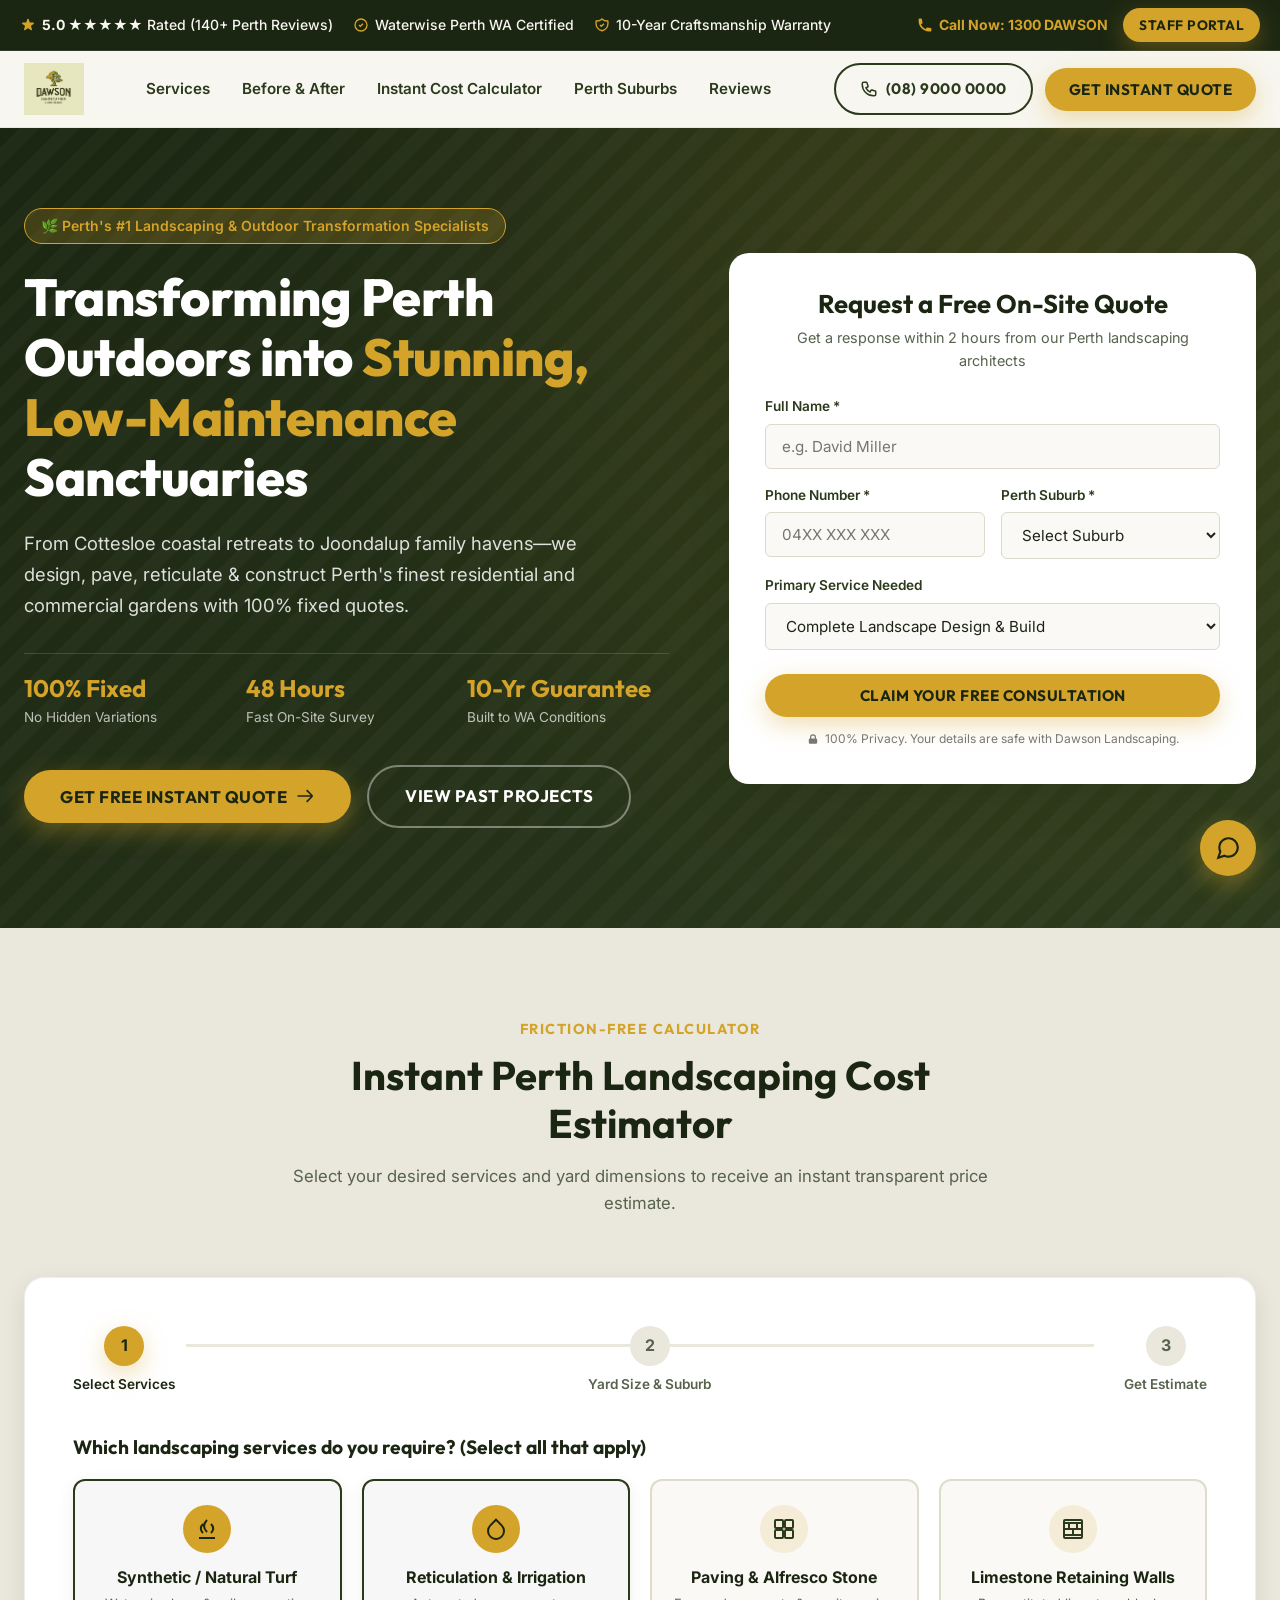
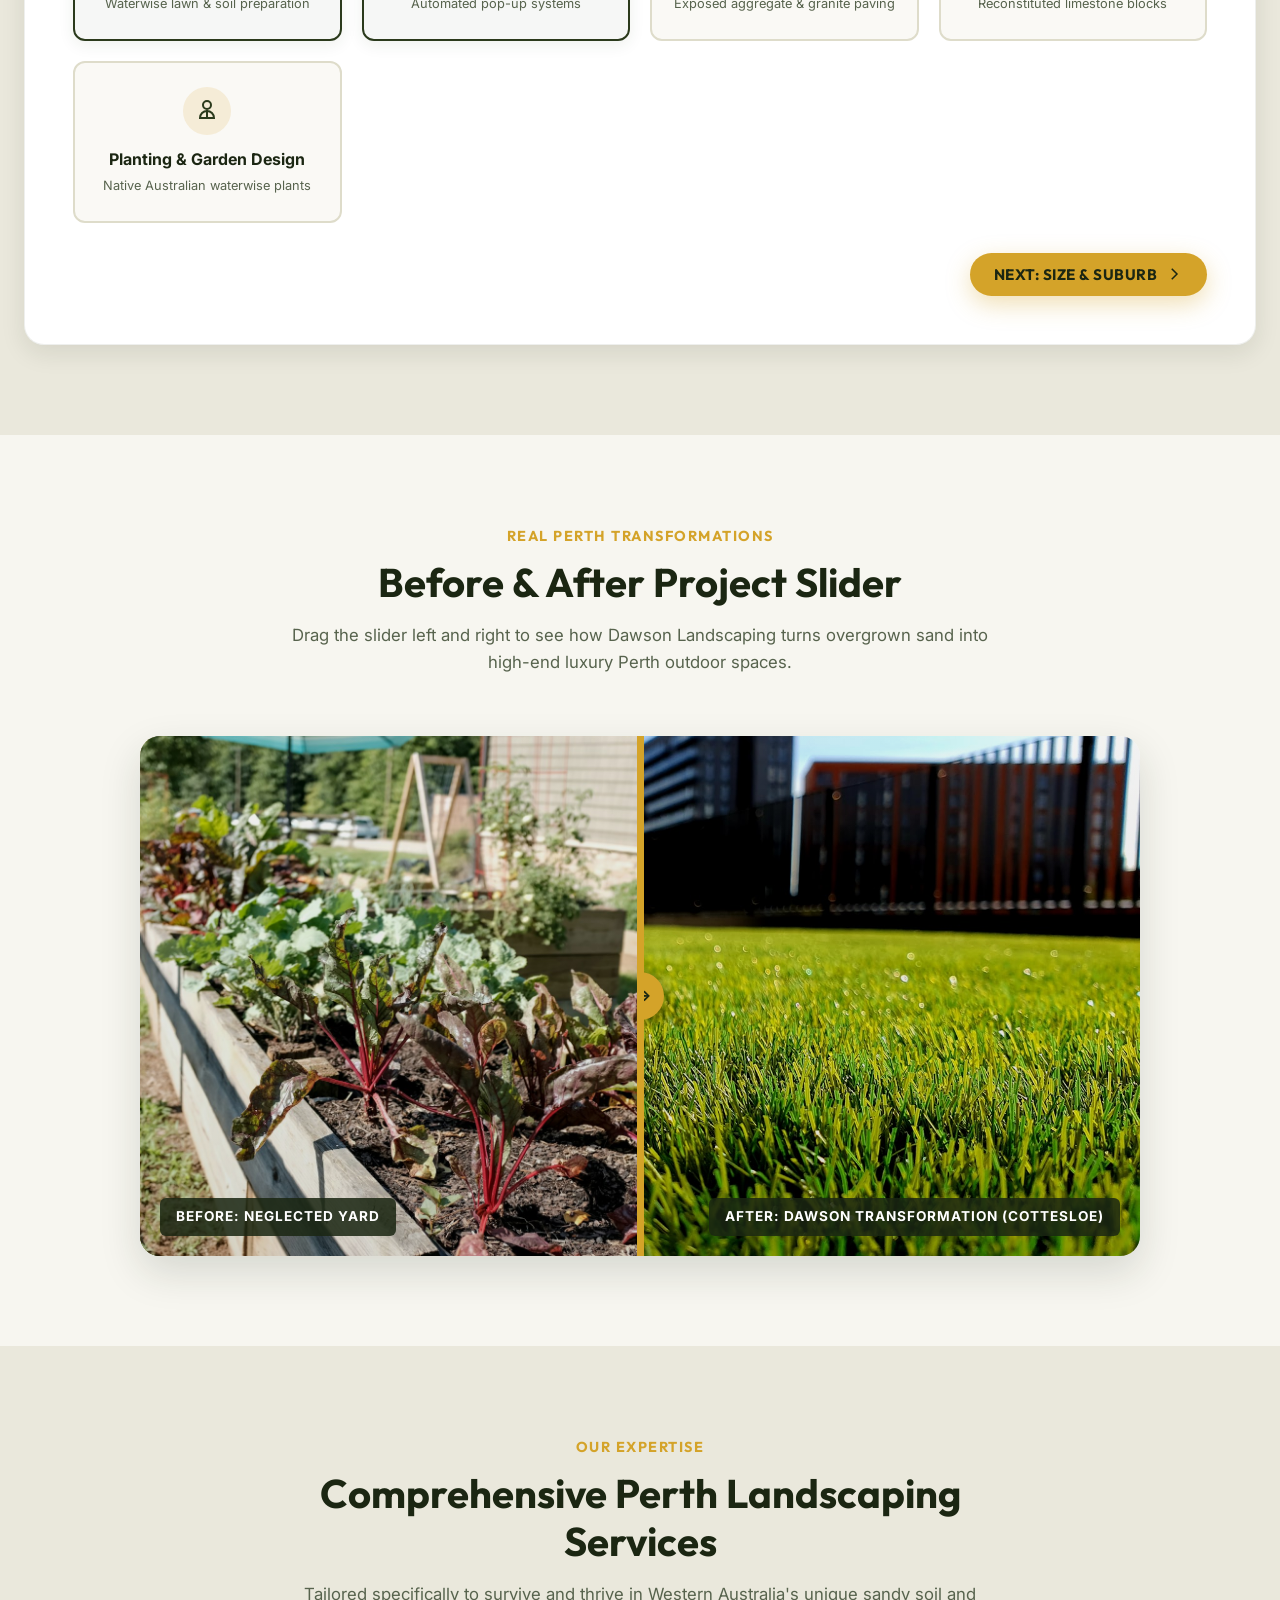
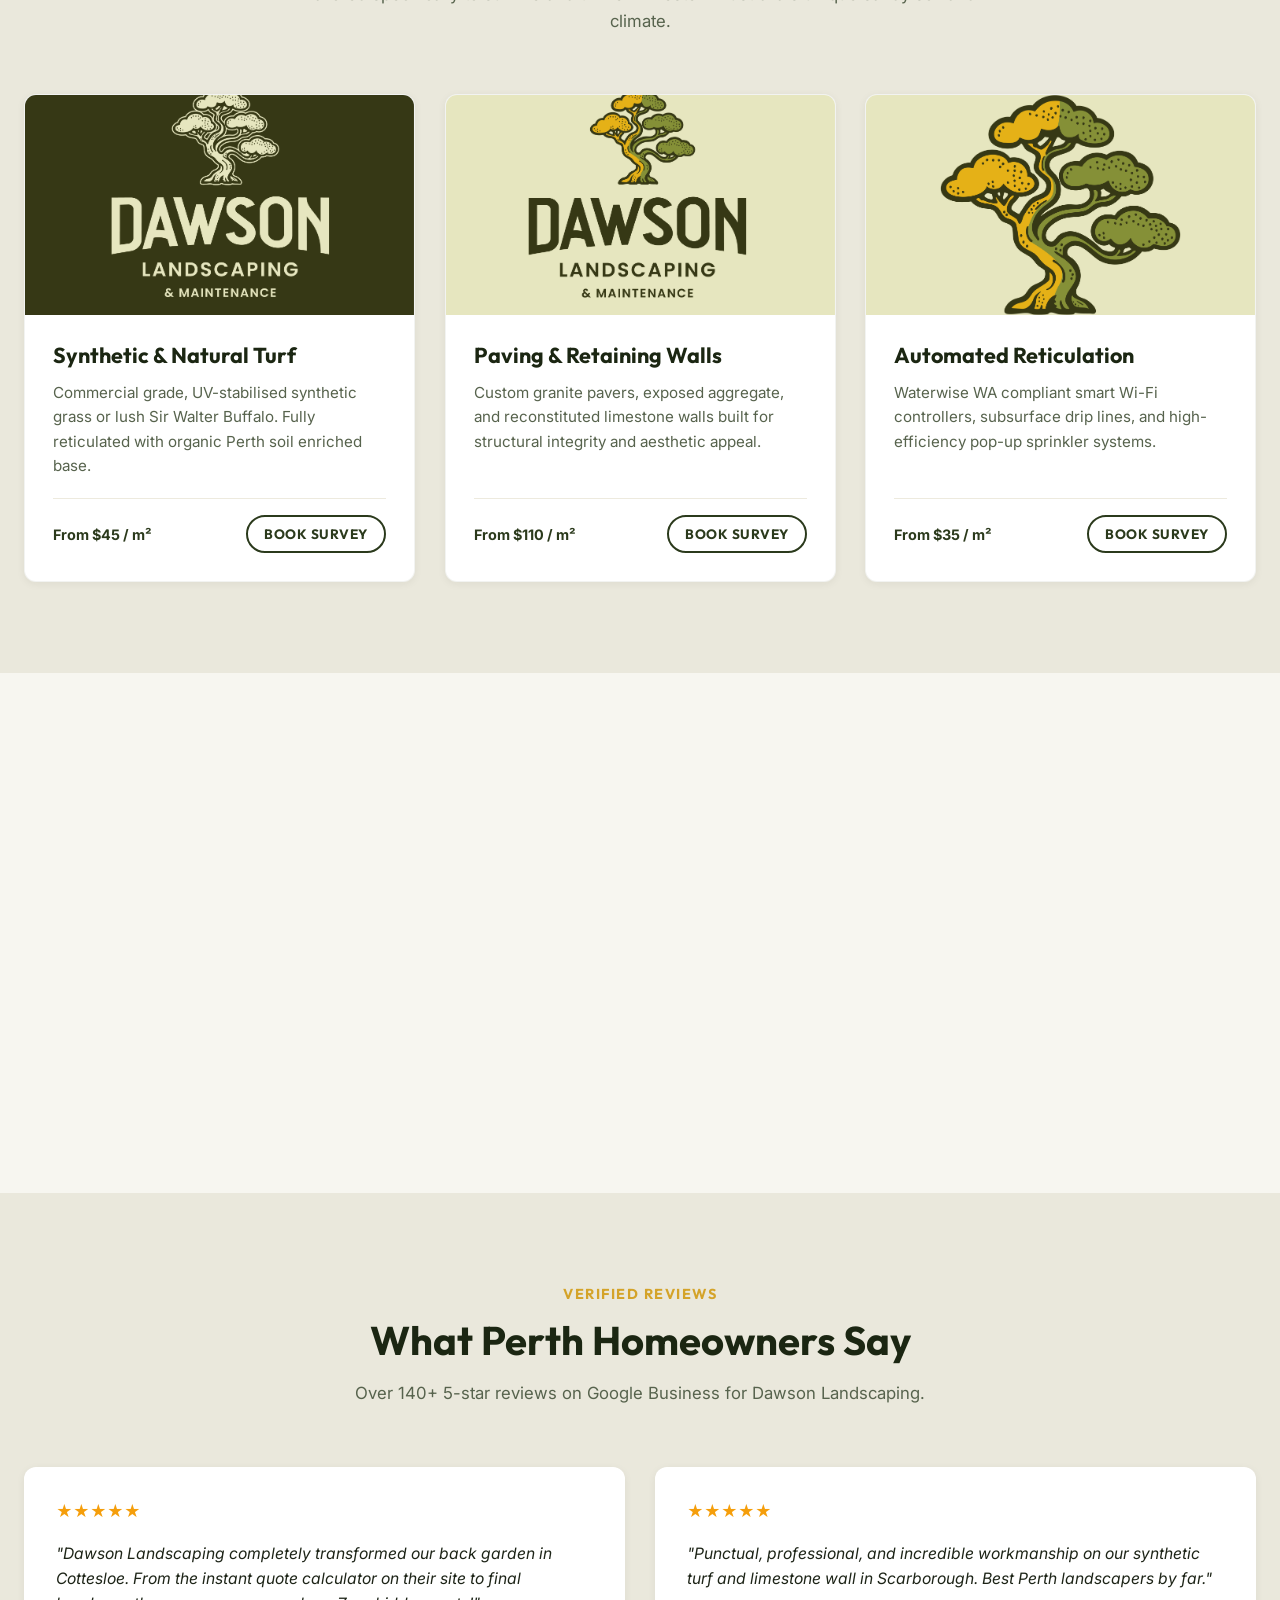
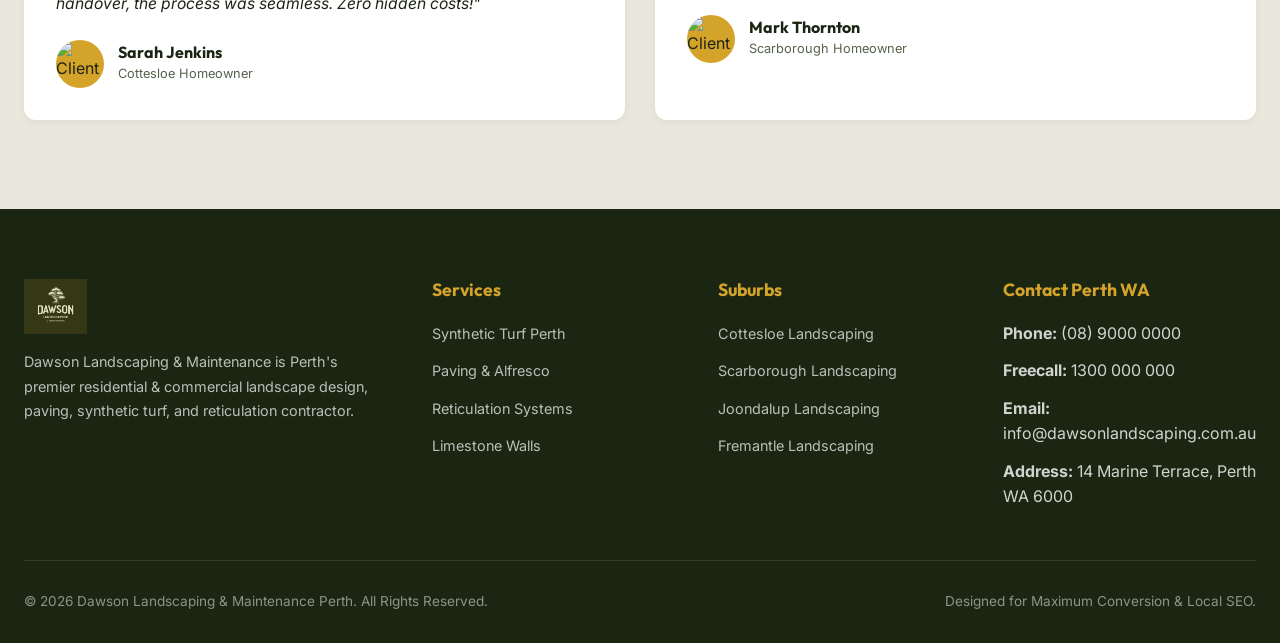
==== commit b6782078: "Replace before-after with real wide-angle residential yard landscaping transformation photos" ====
--- a/index.html
+++ b/index.html
@@ -57,7 +57,7 @@
   </script>
 
   <!-- External Styles -->
-  <link rel="stylesheet" href="styles.css?v=3.0">
+  <link rel="stylesheet" href="styles.css?v=4.0">
 </head>
 <body>
 
@@ -678,6 +678,6 @@
   </div>
 
   <!-- Application Logic -->
-  <script src="app.js?v=2.0"></script>
+  <script src="app.js?v=4.0"></script>
 </body>
 </html>
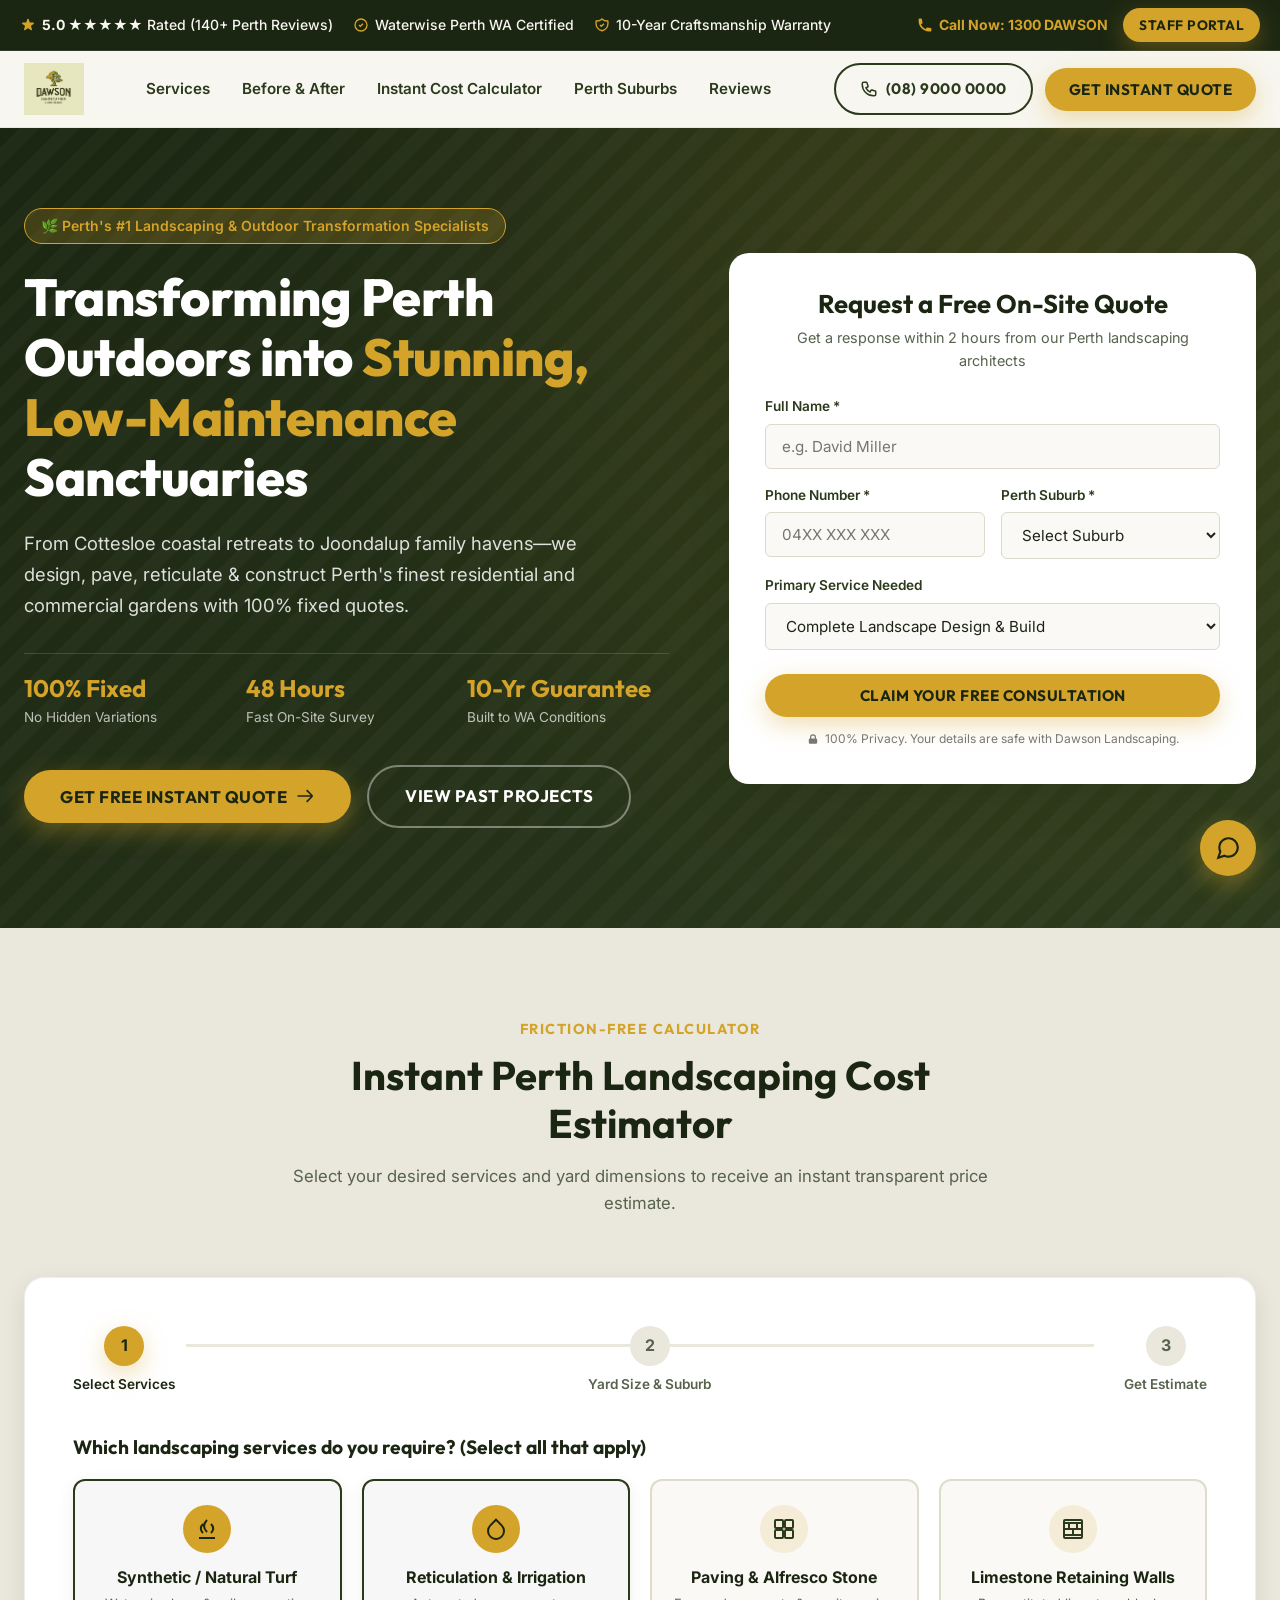
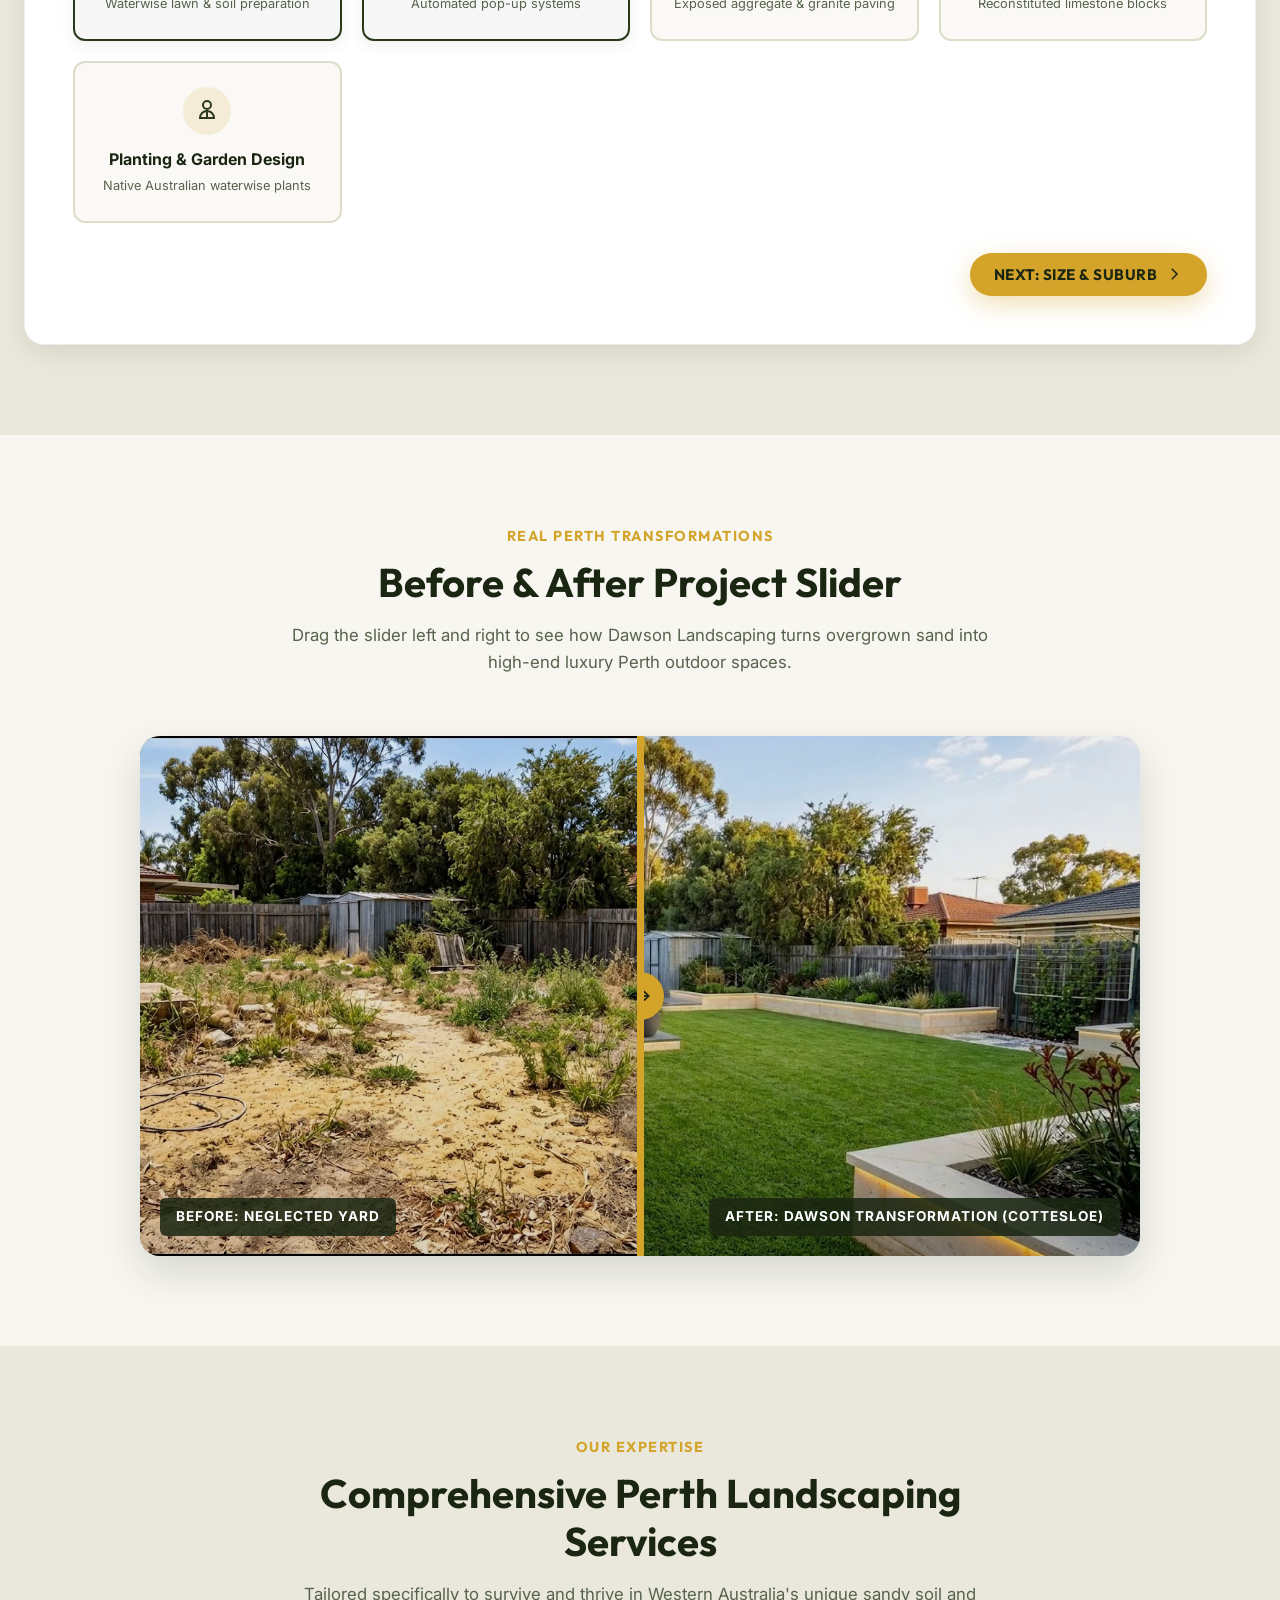
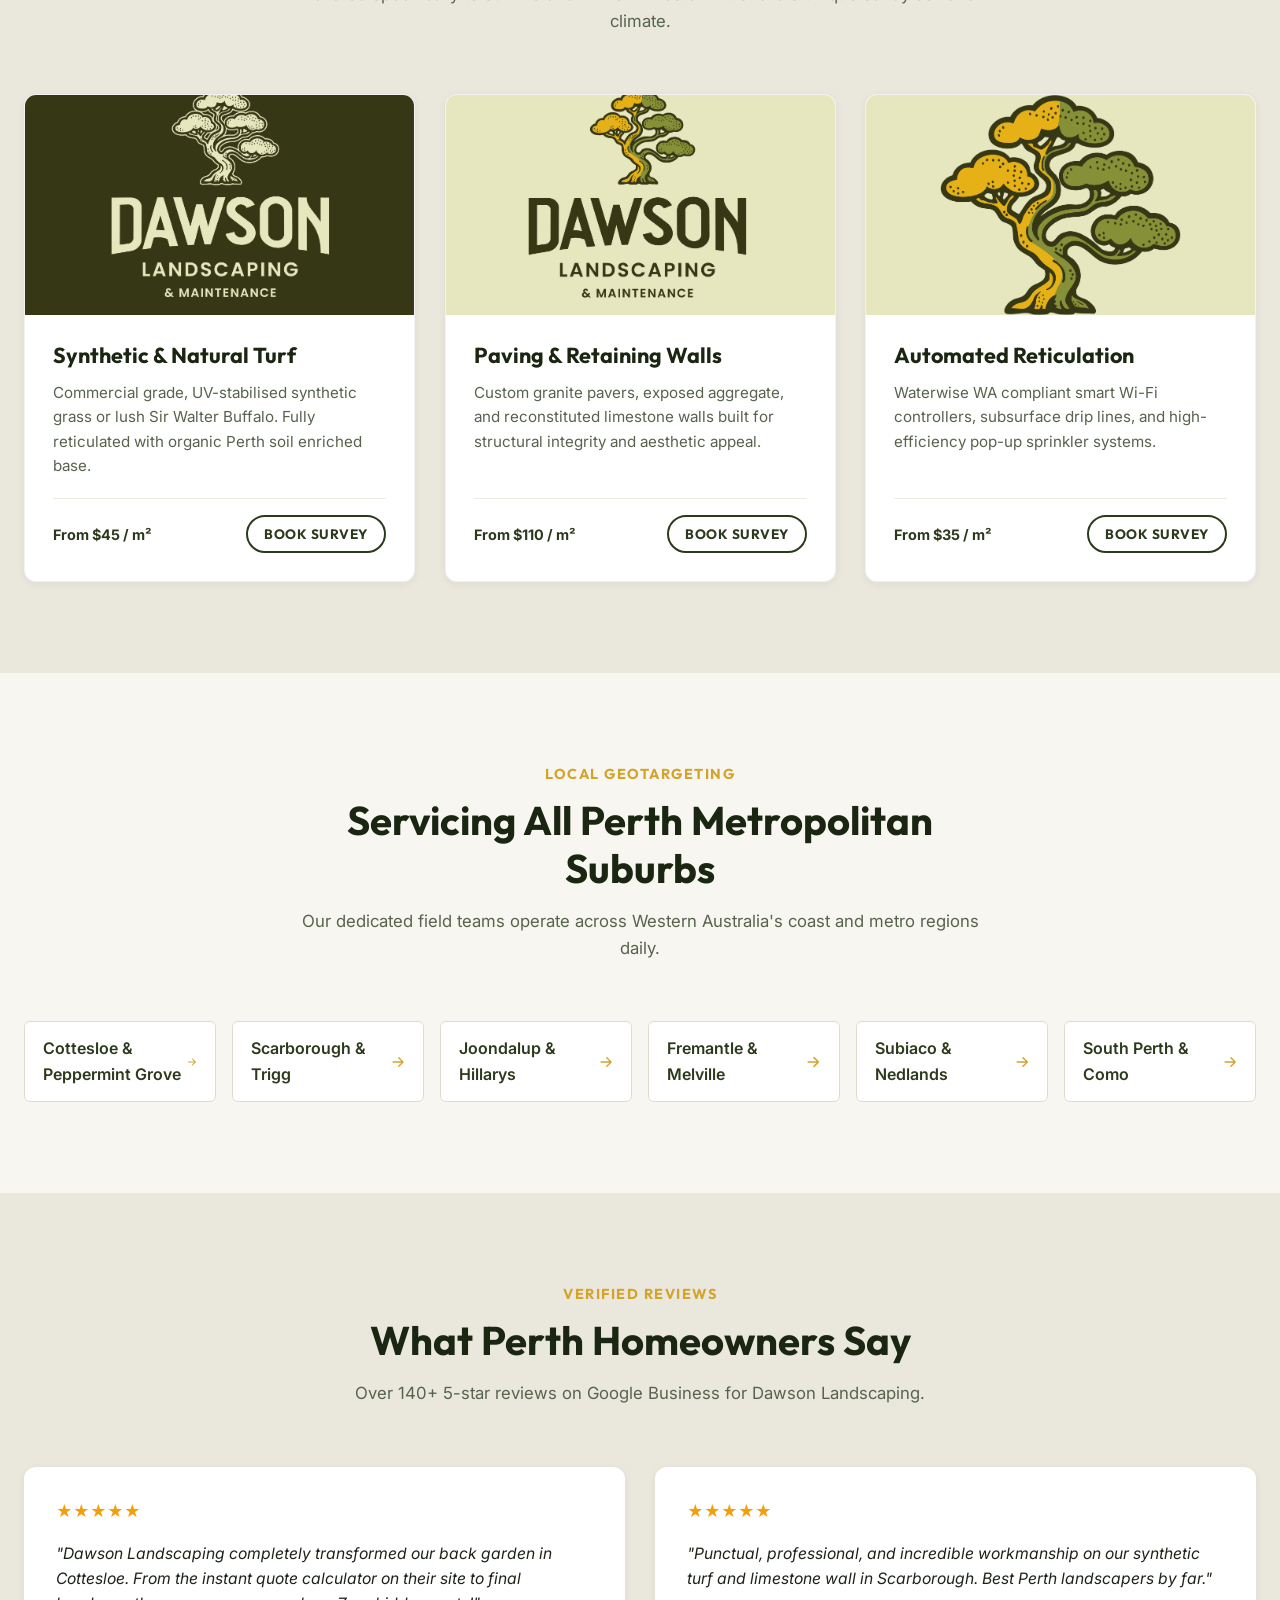
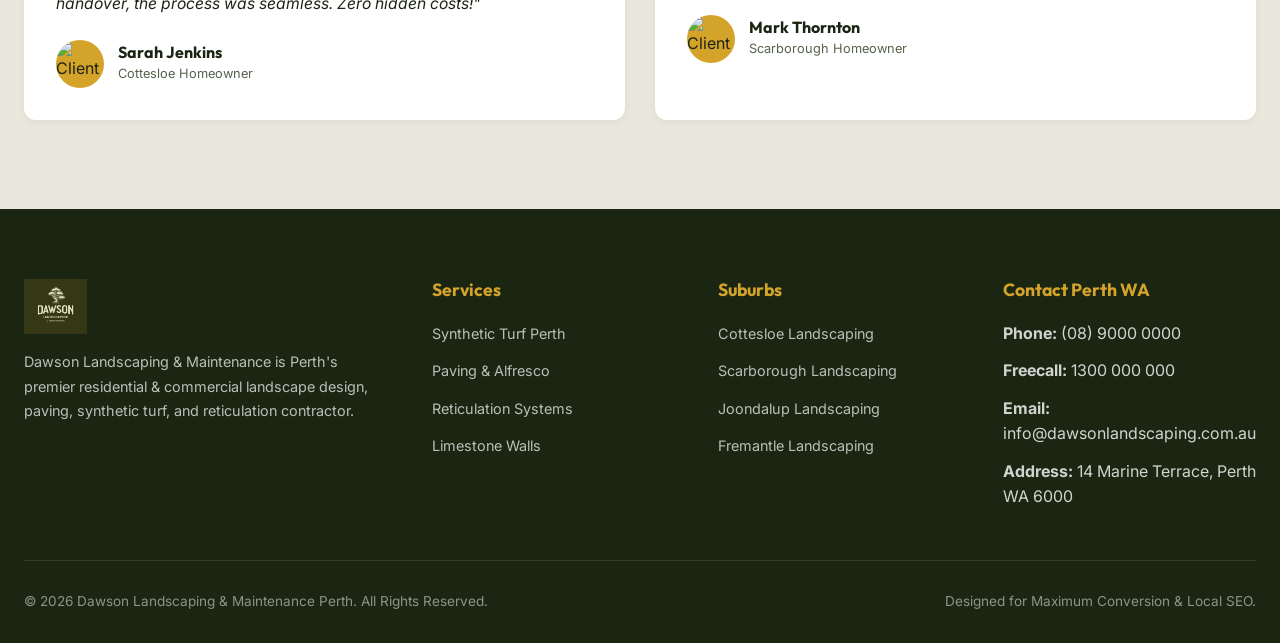
==== commit 5d42771f: "Update Before/After with exact transformation matching images and hero video" ====
--- a/index.html
+++ b/index.html
@@ -57,7 +57,7 @@
   </script>
 
   <!-- External Styles -->
-  <link rel="stylesheet" href="styles.css?v=4.0">
+  <link rel="stylesheet" href="styles.css?v=5.0">
 </head>
 <body>
 
@@ -678,6 +678,6 @@
   </div>
 
   <!-- Application Logic -->
-  <script src="app.js?v=4.0"></script>
+  <script src="app.js?v=5.0"></script>
 </body>
 </html>
